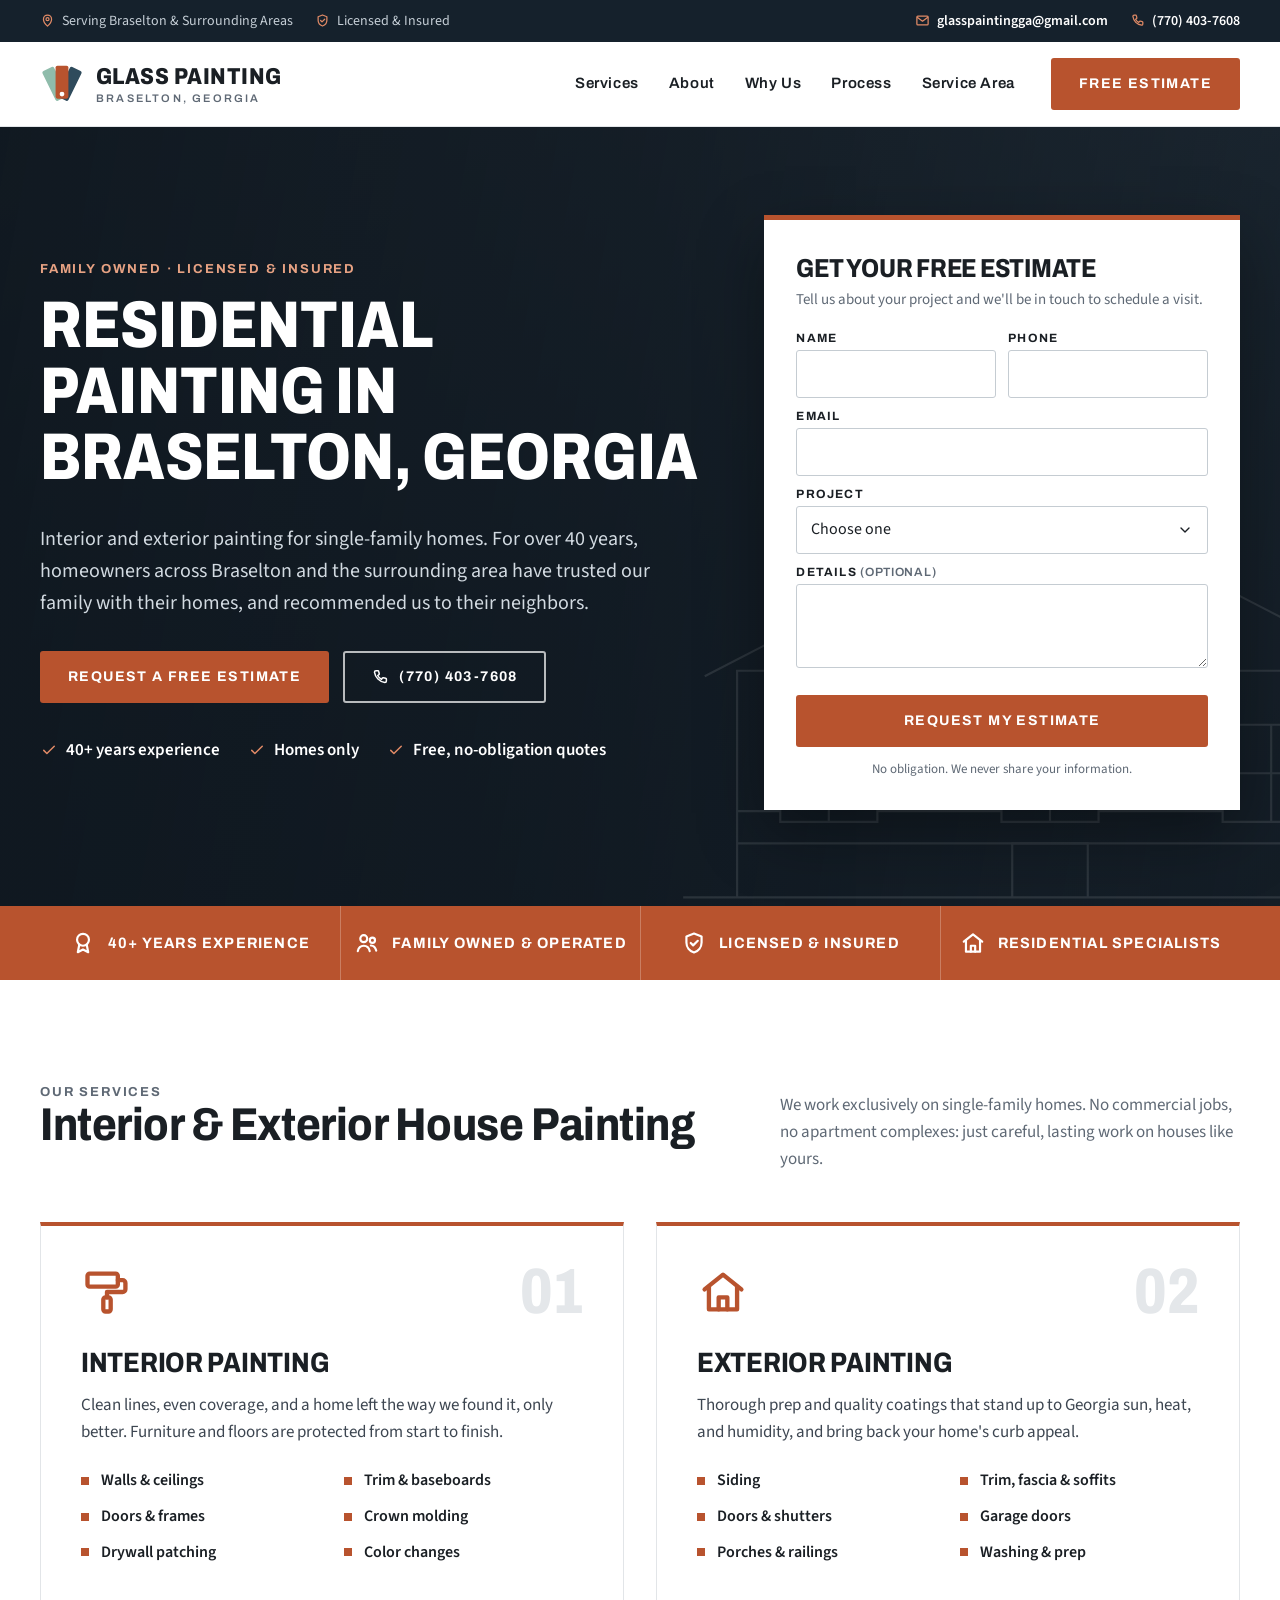
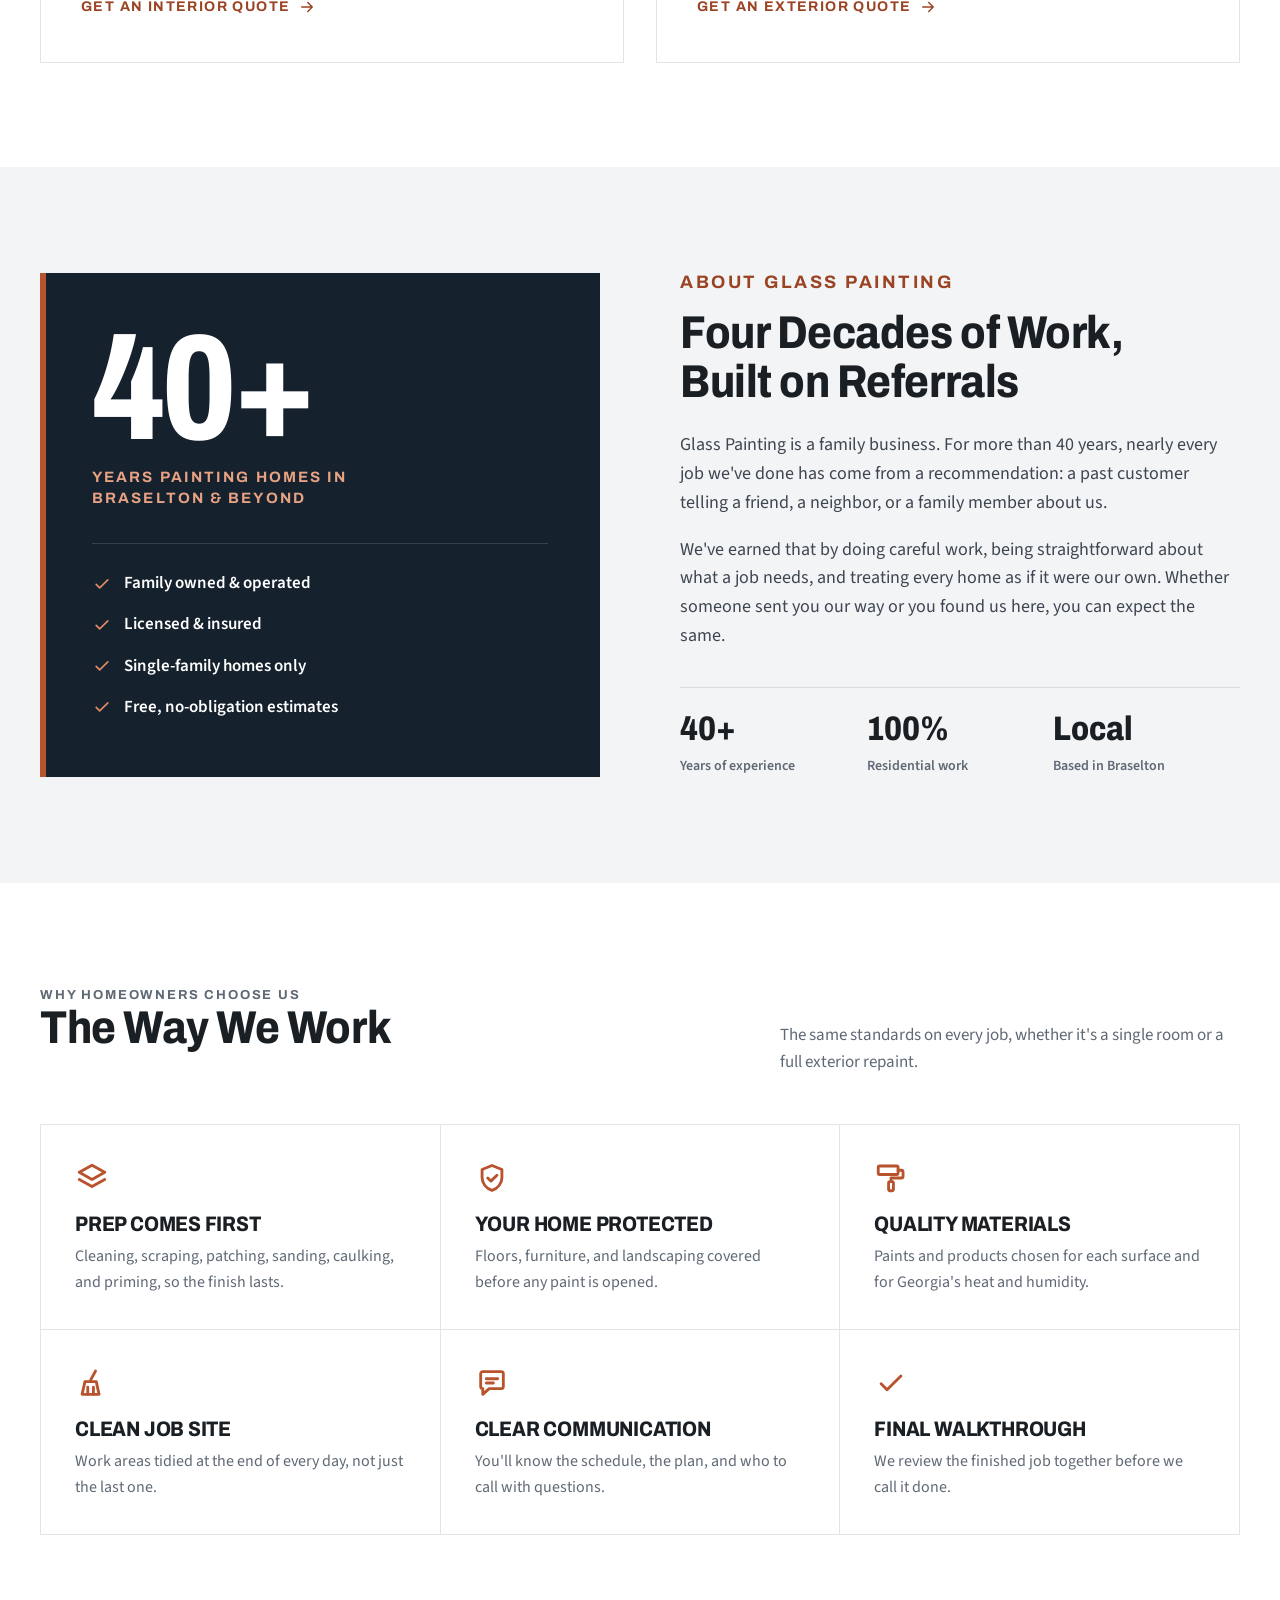
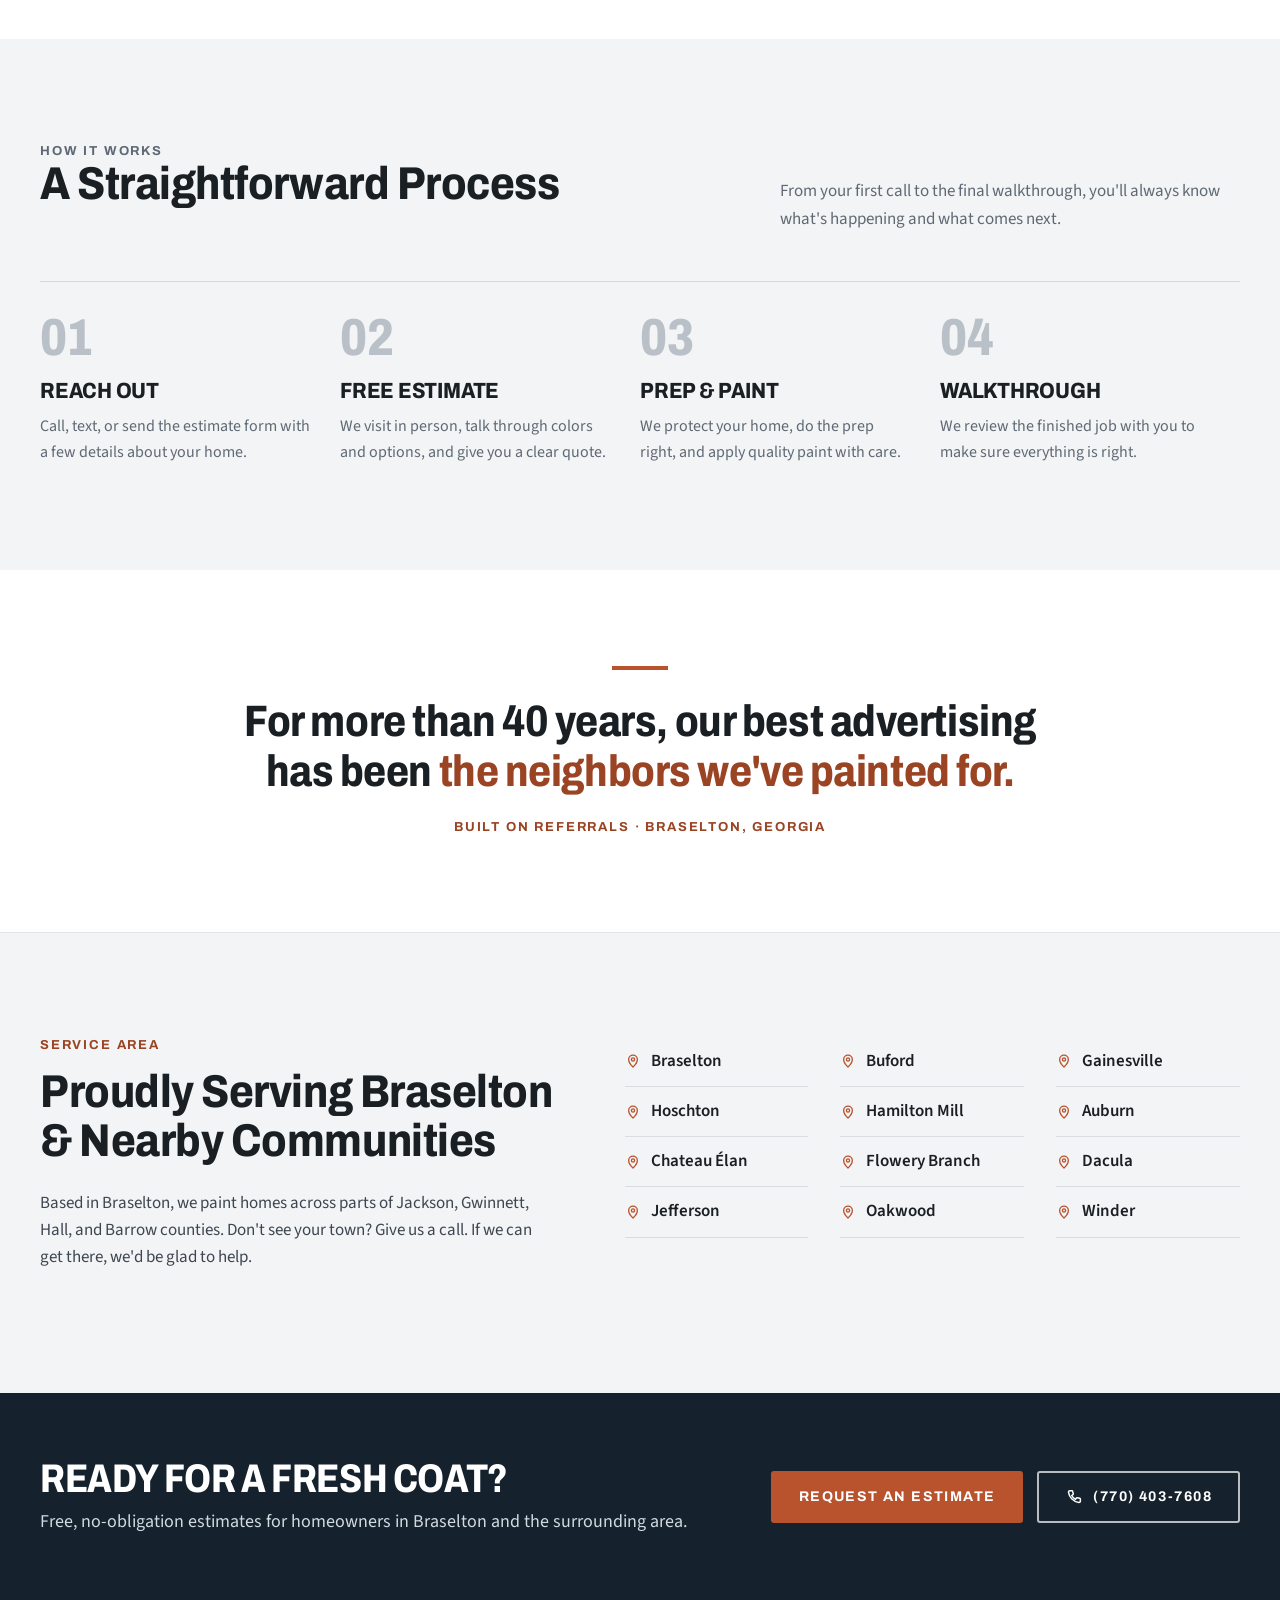
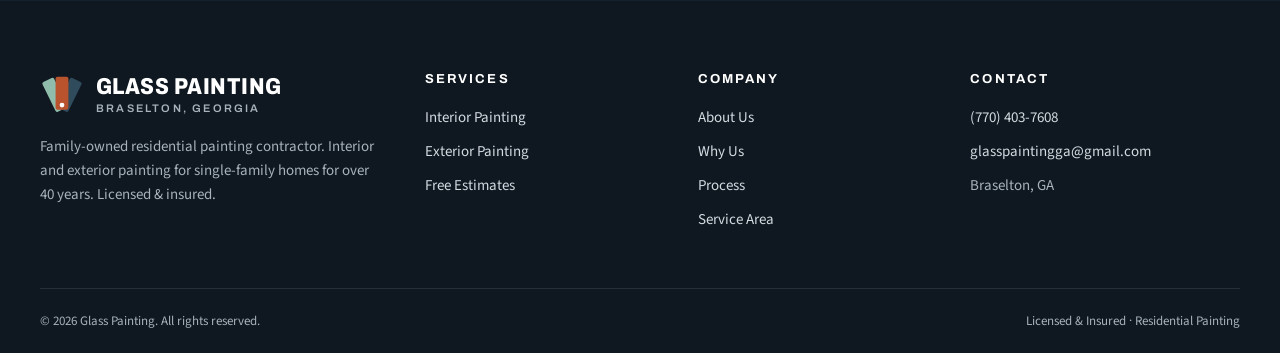
==== index.html @ 88013b5e "Redesign the site in a professional contractor style Replace the illustrated, rounded look with a st" ====
<!doctype html>
<html lang="en" class="no-js">
<head>
  <meta charset="utf-8">
  <meta name="viewport" content="width=device-width, initial-scale=1">
  <title>Glass Painting | Residential Painting Contractor in Braselton, GA</title>
  <meta name="description" content="Family-owned, licensed and insured house painters serving Braselton, GA for over 40 years. Interior and exterior painting for single-family homes. Free estimates.">
  <meta name="theme-color" content="#15212c">
  <link rel="canonical" href="https://glasspainting.homes/">

  <!-- Link previews (texts, Facebook, etc.) -->
  <meta property="og:type" content="website">
  <meta property="og:site_name" content="Glass Painting">
  <meta property="og:title" content="Glass Painting | Residential Painting Contractor in Braselton, GA">
  <meta property="og:description" content="Interior and exterior painting for single-family homes. Family owned for over 40 years. Licensed and insured. Free estimates.">
  <meta property="og:url" content="https://glasspainting.homes/">
  <meta property="og:image" content="https://glasspainting.homes/assets/img/og-image.jpg">
  <meta property="og:image:width" content="1200">
  <meta property="og:image:height" content="630">
  <meta property="og:image:alt" content="Glass Painting: residential painting in Braselton, Georgia">
  <meta name="twitter:card" content="summary_large_image">

  <link rel="icon" href="assets/img/favicon.svg" type="image/svg+xml">
  <link rel="icon" href="assets/img/favicon-32.png" sizes="32x32" type="image/png">
  <link rel="apple-touch-icon" href="assets/img/apple-touch-icon.png">

  <link rel="preconnect" href="https://fonts.googleapis.com">
  <link rel="preconnect" href="https://fonts.gstatic.com" crossorigin>
  <link rel="stylesheet" href="https://fonts.googleapis.com/css2?family=Archivo:wdth,wght@75..125,400..800&family=Source+Sans+3:wght@400;600;700&display=swap">
  <link rel="stylesheet" href="assets/css/styles.css">

  <script>document.documentElement.classList.replace('no-js', 'js');</script>
  <script src="assets/js/main.js" defer></script>

  <!-- Business details for Google and other search engines -->
  <script type="application/ld+json">
  {
    "@context": "https://schema.org",
    "@type": "HousePainter",
    "name": "Glass Painting",
    "description": "Family-owned, licensed and insured residential painting company serving Braselton, Georgia and nearby communities for over 40 years. Interior and exterior painting for single-family homes.",
    "url": "https://glasspainting.homes/",
    "image": "https://glasspainting.homes/assets/img/og-image.jpg",
    "telephone": "+1-770-403-7608",
    "email": "glasspaintingga@gmail.com",
    "address": {
      "@type": "PostalAddress",
      "addressLocality": "Braselton",
      "addressRegion": "GA",
      "addressCountry": "US"
    },
    "areaServed": [
      "Braselton, GA", "Hoschton, GA", "Jefferson, GA", "Buford, GA", "Flowery Branch, GA",
      "Oakwood, GA", "Gainesville, GA", "Auburn, GA", "Dacula, GA", "Winder, GA"
    ],
    "knowsAbout": ["Interior house painting", "Exterior house painting"]
  }
  </script>
</head>
<body>
  <a class="skip-link" href="#main">Skip to main content</a>

  <!-- Icon set: referenced below with <use href="#i-..."> -->
  <svg class="sprite" aria-hidden="true" focusable="false">
    <symbol id="i-mark" viewBox="0 0 48 48"><rect x="17" y="4" width="14" height="36" rx="2" fill="#8fbcab" transform="rotate(-26 24 40)"/><rect x="17" y="4" width="14" height="36" rx="2" fill="#2f4b5c" transform="rotate(26 24 40)"/><rect x="17" y="4" width="14" height="36" rx="2" fill="#b8532e"/><circle cx="24" cy="35" r="2.6" fill="#fff"/></symbol>
    <symbol id="i-phone" viewBox="0 0 24 24"><path d="M6.6 3.5h2.6c.5 0 .9.3 1 .8l.8 3.4c.1.4-.1.9-.4 1.1l-1.7 1.2a12.3 12.3 0 0 0 5.1 5.1l1.2-1.7c.3-.4.7-.5 1.1-.4l3.4.8c.5.1.8.5.8 1v2.6c0 1.1-.9 2-2 2A16.5 16.5 0 0 1 4.6 5.5c0-1.1.9-2 2-2z"/></symbol>
    <symbol id="i-mail" viewBox="0 0 24 24"><rect x="3" y="5" width="18" height="14" rx="1.5"/><path d="m4 7 8 6 8-6"/></symbol>
    <symbol id="i-pin" viewBox="0 0 24 24"><path d="M12 21s-6.5-5.9-6.5-11.2a6.5 6.5 0 0 1 13 0C18.5 15.1 12 21 12 21z"/><circle cx="12" cy="9.8" r="2.4"/></symbol>
    <symbol id="i-check" viewBox="0 0 24 24"><path d="m5 12.5 4.2 4.2L19 7"/></symbol>
    <symbol id="i-arrow" viewBox="0 0 24 24"><path d="M5 12h14M13 6l6 6-6 6"/></symbol>
    <symbol id="i-shield" viewBox="0 0 24 24"><path d="M12 3.2 5 6v5.6c0 4.2 2.9 7.9 7 9.2 4.1-1.3 7-5 7-9.2V6l-7-2.8z"/><path d="m9 12 2.2 2.2L15.5 10"/></symbol>
    <symbol id="i-award" viewBox="0 0 24 24"><circle cx="12" cy="9" r="5.5"/><path d="m8.6 13.4-1.4 7.1L12 18l4.8 2.5-1.4-7.1"/></symbol>
    <symbol id="i-home" viewBox="0 0 24 24"><path d="M3.5 10.8 12 4l8.5 6.8"/><path d="M5.5 9.5V20h13V9.5"/><path d="M10 20v-5.5h4V20"/></symbol>
    <symbol id="i-family" viewBox="0 0 24 24"><circle cx="9" cy="8" r="3.2"/><path d="M3.5 19.5c.6-3 2.8-5 5.5-5s4.9 2 5.5 5"/><circle cx="17" cy="9.5" r="2.4"/><path d="M15.6 14.3c2.3.1 4.2 1.8 4.9 4.7"/></symbol>
    <symbol id="i-roller" viewBox="0 0 24 24"><rect x="3" y="3.5" width="14" height="6" rx="1"/><path d="M17 6.5h2.2c.7 0 1.3.6 1.3 1.3v2.9c0 .7-.6 1.3-1.3 1.3H12v2.5"/><rect x="10.3" y="14.5" width="3.4" height="6.5" rx="1"/></symbol>
    <symbol id="i-layers" viewBox="0 0 24 24"><path d="m12 3 9 5-9 5-9-5 9-5z"/><path d="m3 13 9 5 9-5"/></symbol>
    <symbol id="i-broom" viewBox="0 0 24 24"><path d="M14.5 3.5 11 10M7 11h8l2 9H5z"/><path d="M9 15v5M13 15v5"/></symbol>
    <symbol id="i-chat" viewBox="0 0 24 24"><path d="M4 5.5A1.5 1.5 0 0 1 5.5 4h13A1.5 1.5 0 0 1 20 5.5v9a1.5 1.5 0 0 1-1.5 1.5H10l-4.5 4v-4A1.5 1.5 0 0 1 4 14.5z"/><path d="M8 9h8M8 12h5"/></symbol>
    <symbol id="i-menu" viewBox="0 0 24 24"><path d="M4 7h16M4 12h16M4 17h16"/></symbol>
    <symbol id="i-close" viewBox="0 0 24 24"><path d="M6 6l12 12M18 6 6 18"/></symbol>
  </svg>

  <!-- ============ Top bar ============ -->
  <div class="utility" role="region" aria-label="Contact information">
    <div class="wrap">
      <div class="utility-left">
        <span><svg aria-hidden="true"><use href="#i-pin"/></svg>Serving Braselton &amp; Surrounding Areas</span>
        <span><svg aria-hidden="true"><use href="#i-shield"/></svg>Licensed &amp; Insured</span>
      </div>
      <div class="utility-right">
        <a href="mailto:glasspaintingga@gmail.com"><svg aria-hidden="true"><use href="#i-mail"/></svg>glasspaintingga@gmail.com</a>
        <a href="tel:+17704037608"><svg aria-hidden="true"><use href="#i-phone"/></svg>(770) 403-7608</a>
      </div>
    </div>
  </div>

  <!-- ============ Header ============ -->
  <header class="header" id="top">
    <div class="wrap">
      <a class="logo" href="#top" aria-label="Glass Painting, back to top">
        <svg aria-hidden="true"><use href="#i-mark"/></svg>
        <span><span class="logo-name">Glass Painting</span><span class="logo-sub">Braselton, Georgia</span></span>
      </a>
      <nav class="nav" id="site-nav" aria-label="Main">
        <a href="#services">Services</a>
        <a href="#about">About</a>
        <a href="#why-us">Why Us</a>
        <a href="#process">Process</a>
        <a href="#area">Service Area</a>
      </nav>
      <a class="btn btn-clay" href="#estimate">Free Estimate</a>
      <a class="header-call" href="tel:+17704037608" aria-label="Call (770) 403-7608"><svg aria-hidden="true"><use href="#i-phone"/></svg></a>
      <button class="menu-btn" type="button" aria-expanded="false" aria-controls="site-nav" aria-label="Open menu">
        <svg class="icon-open" aria-hidden="true"><use href="#i-menu"/></svg>
        <svg class="icon-close" aria-hidden="true"><use href="#i-close"/></svg>
      </button>
    </div>
  </header>

  <main id="main">

    <!-- ============ Hero + estimate form ============ -->
    <section class="hero" aria-labelledby="hero-title">
      <svg class="hero-lines" viewBox="0 0 760 420" fill="none" stroke="currentColor" stroke-width="2" aria-hidden="true">
        <path d="M40 410h700M90 410V200h580v210M60 205 380 40l320 165M150 200V130M150 130l60-31"/>
        <path d="M130 250h90v90h-90zM175 250v90M130 295h90M540 250h90v90h-90zM585 250v90M540 295h90M335 250h90v90h-90zM380 250v90M335 295h90"/>
        <path d="M345 410v-50h70v50M300 120h160v60H300zM380 120v60M300 150h160"/>
        <path d="M90 360h580M90 330h40M220 330h115M425 330h115M630 330h40"/>
      </svg>
      <div class="wrap">
        <div>
          <p class="label">Family Owned &middot; Licensed &amp; Insured</p>
          <h1 id="hero-title">Residential Painting in Braselton, Georgia</h1>
          <p class="hero-lead">Interior and exterior painting for single-family homes. For over 40 years, homeowners across Braselton and the surrounding area have trusted our family with their homes, and recommended us to their neighbors.</p>
          <div class="hero-actions">
            <a class="btn btn-clay" href="#estimate">Request a Free Estimate</a>
            <a class="btn btn-line" href="tel:+17704037608"><svg aria-hidden="true"><use href="#i-phone"/></svg>(770) 403-7608</a>
          </div>
          <ul class="hero-checks">
            <li><svg aria-hidden="true"><use href="#i-check"/></svg>40+ years experience</li>
            <li><svg aria-hidden="true"><use href="#i-check"/></svg>Homes only</li>
            <li><svg aria-hidden="true"><use href="#i-check"/></svg>Free, no-obligation quotes</li>
          </ul>
        </div>

        <div class="estimate" id="estimate">
          <!-- Requests are delivered by Web3Forms (web3forms.com) to the email tied to the access key below. -->
          <form id="quote-form" action="https://api.web3forms.com/submit" method="POST">
            <input type="hidden" name="access_key" value="505631b3-c0d5-45da-aa61-7e913ef5b9d5">
            <input type="hidden" name="subject" value="New quote request from your website">
            <input type="hidden" name="from_name" value="Glass Painting website">
            <input type="checkbox" name="botcheck" class="hp" tabindex="-1" aria-hidden="true">

            <h2>Get Your Free Estimate</h2>
            <p class="form-lede">Tell us about your project and we'll be in touch to schedule a visit.</p>
            <div class="fields">
              <div><label for="f-name">Name</label><input id="f-name" name="name" type="text" autocomplete="name" required></div>
              <div><label for="f-phone">Phone</label><input id="f-phone" name="phone" type="tel" autocomplete="tel" required></div>
              <div class="full"><label for="f-email">Email</label><input id="f-email" name="email" type="email" autocomplete="email" required></div>
              <div class="full">
                <label for="f-project">Project</label>
                <select id="f-project" name="project_type" required>
                  <option value="">Choose one</option>
                  <option>Interior painting</option>
                  <option>Exterior painting</option>
                  <option>Interior and exterior</option>
                  <option>Not sure yet</option>
                </select>
              </div>
              <div class="full"><label for="f-details">Details <span class="optional">(optional)</span></label><textarea id="f-details" name="message"></textarea></div>
            </div>

            <div class="form-error" id="form-error" role="alert" hidden>
              <strong>Sorry, your request didn't go through.</strong>
              Please try again, or call or text <a href="tel:+17704037608">(770) 403-7608</a> or email <a href="mailto:glasspaintingga@gmail.com">glasspaintingga@gmail.com</a>.
            </div>

            <button class="btn btn-clay" type="submit"><span class="btn-label">Request My Estimate</span></button>
            <p class="fine">No obligation. We never share your information.</p>
          </form>

          <div class="form-success" id="form-success" tabindex="-1" hidden>
            <span class="success-icon"><svg aria-hidden="true"><use href="#i-check"/></svg></span>
            <h2>Thank You!</h2>
            <p>We got your request and will be in touch soon to schedule a visit. If you need us sooner, call or text <a href="tel:+17704037608">(770) 403-7608</a>.</p>
          </div>
        </div>
      </div>
    </section>

    <!-- ============ Credentials ============ -->
    <section class="creds" aria-label="Credentials">
      <ul class="wrap">
        <li><svg aria-hidden="true"><use href="#i-award"/></svg>40+ Years Experience</li>
        <li><svg aria-hidden="true"><use href="#i-family"/></svg>Family Owned &amp; Operated</li>
        <li><svg aria-hidden="true"><use href="#i-shield"/></svg>Licensed &amp; Insured</li>
        <li><svg aria-hidden="true"><use href="#i-home"/></svg>Residential Specialists</li>
      </ul>
    </section>

    <!-- ============ Services ============ -->
    <section class="section" id="services" aria-labelledby="services-title">
      <div class="wrap">
        <div class="head-row">
          <div>
            <p class="label">Our Services</p>
            <h2 id="services-title">Interior &amp; Exterior House Painting</h2>
          </div>
          <p>We work exclusively on single-family homes. No commercial jobs, no apartment complexes: just careful, lasting work on houses like yours.</p>
        </div>
        <div class="services">
          <article class="service">
            <div class="service-body">
              <div class="service-top"><svg aria-hidden="true"><use href="#i-roller"/></svg><span class="service-num" data-num="01" aria-hidden="true"></span></div>
              <h3>Interior Painting</h3>
              <p>Clean lines, even coverage, and a home left the way we found it, only better. Furniture and floors are protected from start to finish.</p>
              <ul>
                <li>Walls &amp; ceilings</li>
                <li>Trim &amp; baseboards</li>
                <li>Doors &amp; frames</li>
                <li>Crown molding</li>
                <li>Drywall patching</li>
                <li>Color changes</li>
              </ul>
              <a class="link-arrow" href="#estimate">Get an interior quote <svg aria-hidden="true"><use href="#i-arrow"/></svg></a>
            </div>
          </article>
          <article class="service">
            <div class="service-body">
              <div class="service-top"><svg aria-hidden="true"><use href="#i-home"/></svg><span class="service-num" data-num="02" aria-hidden="true"></span></div>
              <h3>Exterior Painting</h3>
              <p>Thorough prep and quality coatings that stand up to Georgia sun, heat, and humidity, and bring back your home's curb appeal.</p>
              <ul>
                <li>Siding</li>
                <li>Trim, fascia &amp; soffits</li>
                <li>Doors &amp; shutters</li>
                <li>Garage doors</li>
                <li>Porches &amp; railings</li>
                <li>Washing &amp; prep</li>
              </ul>
              <a class="link-arrow" href="#estimate">Get an exterior quote <svg aria-hidden="true"><use href="#i-arrow"/></svg></a>
            </div>
          </article>
        </div>
      </div>
    </section>

    <!-- ============ About ============ -->
    <section class="section alt" id="about" aria-labelledby="about-title">
      <div class="wrap about">
        <div class="about-panel">
          <span class="big">40+</span>
          <span class="big-sub">Years painting homes in<br>Braselton &amp; beyond</span>
          <ul>
            <li><svg aria-hidden="true"><use href="#i-check"/></svg>Family owned &amp; operated</li>
            <li><svg aria-hidden="true"><use href="#i-check"/></svg>Licensed &amp; insured</li>
            <li><svg aria-hidden="true"><use href="#i-check"/></svg>Single-family homes only</li>
            <li><svg aria-hidden="true"><use href="#i-check"/></svg>Free, no-obligation estimates</li>
          </ul>
        </div>
        <div class="about-copy">
          <p class="label">About Glass Painting</p>
          <h2 id="about-title">Four Decades of Work, Built on Referrals</h2>
          <p>Glass Painting is a family business. For more than 40 years, nearly every job we've done has come from a recommendation: a past customer telling a friend, a neighbor, or a family member about us.</p>
          <p>We've earned that by doing careful work, being straightforward about what a job needs, and treating every home as if it were our own. Whether someone sent you our way or you found us here, you can expect the same.</p>
          <div class="stats">
            <div><strong>40+</strong><span>Years of experience</span></div>
            <div><strong>100%</strong><span>Residential work</span></div>
            <div><strong>Local</strong><span>Based in Braselton</span></div>
          </div>
        </div>
      </div>
    </section>

    <!-- ============ Why us ============ -->
    <section class="section" id="why-us" aria-labelledby="why-title">
      <div class="wrap">
        <div class="head-row">
          <div>
            <p class="label">Why Homeowners Choose Us</p>
            <h2 id="why-title">The Way We Work</h2>
          </div>
          <p>The same standards on every job, whether it's a single room or a full exterior repaint.</p>
        </div>
        <ul class="standards">
          <li><svg aria-hidden="true"><use href="#i-layers"/></svg><h3>Prep Comes First</h3><p>Cleaning, scraping, patching, sanding, caulking, and priming, so the finish lasts.</p></li>
          <li><svg aria-hidden="true"><use href="#i-shield"/></svg><h3>Your Home Protected</h3><p>Floors, furniture, and landscaping covered before any paint is opened.</p></li>
          <li><svg aria-hidden="true"><use href="#i-roller"/></svg><h3>Quality Materials</h3><p>Paints and products chosen for each surface and for Georgia's heat and humidity.</p></li>
          <li><svg aria-hidden="true"><use href="#i-broom"/></svg><h3>Clean Job Site</h3><p>Work areas tidied at the end of every day, not just the last one.</p></li>
          <li><svg aria-hidden="true"><use href="#i-chat"/></svg><h3>Clear Communication</h3><p>You'll know the schedule, the plan, and who to call with questions.</p></li>
          <li><svg aria-hidden="true"><use href="#i-check"/></svg><h3>Final Walkthrough</h3><p>We review the finished job together before we call it done.</p></li>
        </ul>
      </div>
    </section>

    <!-- ============ Process ============ -->
    <section class="section alt" id="process" aria-labelledby="process-title">
      <div class="wrap">
        <div class="head-row">
          <div>
            <p class="label">How It Works</p>
            <h2 id="process-title">A Straightforward Process</h2>
          </div>
          <p>From your first call to the final walkthrough, you'll always know what's happening and what comes next.</p>
        </div>
        <ol class="steps">
          <li><h3>Reach Out</h3><p>Call, text, or send the estimate form with a few details about your home.</p></li>
          <li><h3>Free Estimate</h3><p>We visit in person, talk through colors and options, and give you a clear quote.</p></li>
          <li><h3>Prep &amp; Paint</h3><p>We protect your home, do the prep right, and apply quality paint with care.</p></li>
          <li><h3>Walkthrough</h3><p>We review the finished job with you to make sure everything is right.</p></li>
        </ol>
      </div>
    </section>

    <!-- ============ Referral statement ============ -->
    <section class="statement" aria-label="Built on referrals">
      <div class="wrap">
        <div class="rule"></div>
        <p class="big">For more than 40 years, our best advertising has been <em>the neighbors we've painted for.</em></p>
        <p class="label">Built on referrals &middot; Braselton, Georgia</p>
      </div>
    </section>

    <!-- ============ Service area ============ -->
    <section class="section alt" id="area" aria-labelledby="area-title">
      <div class="wrap area">
        <div>
          <p class="label">Service Area</p>
          <h2 id="area-title">Proudly Serving Braselton &amp; Nearby Communities</h2>
          <p>Based in Braselton, we paint homes across parts of Jackson, Gwinnett, Hall, and Barrow counties. Don't see your town? Give us a call. If we can get there, we'd be glad to help.</p>
        </div>
        <ul class="towns">
          <li><svg aria-hidden="true"><use href="#i-pin"/></svg>Braselton</li>
          <li><svg aria-hidden="true"><use href="#i-pin"/></svg>Hoschton</li>
          <li><svg aria-hidden="true"><use href="#i-pin"/></svg>Chateau &Eacute;lan</li>
          <li><svg aria-hidden="true"><use href="#i-pin"/></svg>Jefferson</li>
          <li><svg aria-hidden="true"><use href="#i-pin"/></svg>Buford</li>
          <li><svg aria-hidden="true"><use href="#i-pin"/></svg>Hamilton Mill</li>
          <li><svg aria-hidden="true"><use href="#i-pin"/></svg>Flowery Branch</li>
          <li><svg aria-hidden="true"><use href="#i-pin"/></svg>Oakwood</li>
          <li><svg aria-hidden="true"><use href="#i-pin"/></svg>Gainesville</li>
          <li><svg aria-hidden="true"><use href="#i-pin"/></svg>Auburn</li>
          <li><svg aria-hidden="true"><use href="#i-pin"/></svg>Dacula</li>
          <li><svg aria-hidden="true"><use href="#i-pin"/></svg>Winder</li>
        </ul>
      </div>
    </section>

    <!-- ============ Call to action ============ -->
    <section class="cta-band" aria-labelledby="cta-title">
      <div class="wrap">
        <div>
          <h2 id="cta-title">Ready for a Fresh Coat?</h2>
          <p>Free, no-obligation estimates for homeowners in Braselton and the surrounding area.</p>
        </div>
        <div class="cta-actions">
          <a class="btn btn-clay" href="#estimate">Request an Estimate</a>
          <a class="btn btn-line" href="tel:+17704037608"><svg aria-hidden="true"><use href="#i-phone"/></svg>(770) 403-7608</a>
        </div>
      </div>
    </section>
  </main>

  <!-- ============ Footer ============ -->
  <footer class="site-footer">
    <div class="wrap foot">
      <div>
        <a class="logo" href="#top"><svg aria-hidden="true"><use href="#i-mark"/></svg><span><span class="logo-name">Glass Painting</span><span class="logo-sub">Braselton, Georgia</span></span></a>
        <p>Family-owned residential painting contractor. Interior and exterior painting for single-family homes for over 40 years. Licensed &amp; insured.</p>
      </div>
      <nav aria-label="Services">
        <h2>Services</h2>
        <ul><li><a href="#services">Interior Painting</a></li><li><a href="#services">Exterior Painting</a></li><li><a href="#estimate">Free Estimates</a></li></ul>
      </nav>
      <nav aria-label="Company">
        <h2>Company</h2>
        <ul><li><a href="#about">About Us</a></li><li><a href="#why-us">Why Us</a></li><li><a href="#process">Process</a></li><li><a href="#area">Service Area</a></li></ul>
      </nav>
      <div>
        <h2>Contact</h2>
        <ul><li><a href="tel:+17704037608">(770) 403-7608</a></li><li><a href="mailto:glasspaintingga@gmail.com">glasspaintingga@gmail.com</a></li><li>Braselton, GA</li></ul>
      </div>
    </div>
    <div class="wrap foot-bottom">
      <p>&copy; <span id="year">2026</span> Glass Painting. All rights reserved.</p>
      <p>Licensed &amp; Insured &middot; Residential Painting</p>
    </div>
  </footer>
</body>
</html>
---- assets/css/styles.css ----
/* =========================================================
   Glass Painting: site styles
   Colors and fonts live in the variables below.
   ========================================================= */

:root {
  --navy: #15212c;
  --navy-deep: #0f1820;
  --ink: #1a1f24;
  --text: #3d4651;
  --muted: #5f6975;
  --line: #e2e5e8;
  --alt: #f3f4f5;
  --clay: #b8532e;
  --clay-dark: #9a4424;
  --clay-light: #e7a283;
  --head: "Archivo", "Arial Narrow", Arial, sans-serif;
  --body: "Source Sans 3", "Segoe UI", Arial, sans-serif;
  --wrap: 1200px;
  --header-h: 84px;
}

/* ---------- Base ---------- */

*, *::before, *::after { box-sizing: border-box; }

html {
  -webkit-text-size-adjust: 100%;
  scroll-padding-top: calc(var(--header-h) + 12px);
}
@media (prefers-reduced-motion: no-preference) {
  html { scroll-behavior: smooth; }
}

body {
  margin: 0;
  font: 400 17px/1.6 var(--body);
  color: var(--text);
  background: #fff;
  -webkit-font-smoothing: antialiased;
}

img, svg { display: block; max-width: 100%; }
a { color: inherit; }
a[href^="tel:"] { white-space: nowrap; }

h1, h2, h3 {
  margin: 0 0 .5em;
  font-family: var(--head);
  font-stretch: 88%;
  font-weight: 750;
  line-height: 1.08;
  letter-spacing: -0.01em;
  color: var(--ink);
  text-wrap: balance;
}
p { margin: 0 0 1em; }

:focus-visible { outline: 3px solid var(--clay); outline-offset: 3px; }

.wrap { width: min(100% - 40px, var(--wrap)); margin-inline: auto; }

.skip-link {
  position: absolute;
  top: -100px;
  left: 16px;
  z-index: 100;
  padding: 10px 16px;
  background: var(--navy);
  color: #fff;
  font-weight: 700;
  text-decoration: none;
}
.skip-link:focus { top: 16px; }

/* Icon sprite: icons inherit these drawing styles */
.sprite { position: absolute; width: 0; height: 0; overflow: hidden; }
use[href^="#i-"] {
  fill: none;
  stroke: currentColor;
  stroke-width: 2;
  stroke-linecap: round;
  stroke-linejoin: round;
}
use[href="#i-mark"] { stroke: none; }

.label {
  margin: 0 0 14px;
  font: 700 13px/1.3 var(--head);
  font-stretch: 100%;
  letter-spacing: .14em;
  text-transform: uppercase;
  color: var(--clay-dark);
}

/* ---------- Buttons ---------- */

.btn {
  display: inline-flex;
  align-items: center;
  justify-content: center;
  gap: 10px;
  min-height: 52px;
  padding: 0 26px;
  border: 2px solid transparent;
  border-radius: 3px;
  font: 700 14px/1 var(--head);
  font-stretch: 100%;
  letter-spacing: .1em;
  text-transform: uppercase;
  text-decoration: none;
  cursor: pointer;
  transition: background-color .15s, color .15s, border-color .15s;
}
.btn svg { width: 18px; height: 18px; flex: none; }
.btn-clay { background: var(--clay); color: #fff; }
.btn-clay:hover { background: var(--clay-dark); }
.btn-line { border-color: rgba(255, 255, 255, .7); color: #fff; }
.btn-line:hover { background: #fff; color: var(--navy); }
.btn[disabled] { opacity: .7; cursor: progress; }

/* ---------- Utility bar ---------- */

.utility { background: var(--navy); color: #c5ced6; font-size: 14px; }
.utility .wrap { display: flex; justify-content: space-between; align-items: center; gap: 20px; min-height: 42px; }
.utility-left, .utility-right { display: flex; align-items: center; gap: 22px; }
.utility span, .utility a { display: inline-flex; align-items: center; gap: 7px; }
.utility a { color: #fff; font-weight: 600; text-decoration: none; }
.utility a:hover { color: var(--clay-light); }
.utility svg { width: 15px; height: 15px; color: #e08a66; }

/* ---------- Header ---------- */

.header {
  position: sticky;
  top: 0;
  z-index: 20;
  background: #fff;
  border-bottom: 1px solid var(--line);
  transition: box-shadow .2s;
}
.header.is-scrolled { box-shadow: 0 6px 20px rgba(21, 33, 44, .08); }
.header .wrap { display: flex; align-items: center; gap: 36px; height: var(--header-h); }

.logo { display: flex; align-items: center; gap: 12px; margin-right: auto; text-decoration: none; }
.logo svg { width: 44px; height: 44px; flex: none; }
.logo-name {
  display: block;
  font: 800 23px/1 var(--head);
  font-stretch: 85%;
  letter-spacing: .02em;
  text-transform: uppercase;
  color: var(--ink);
  white-space: nowrap;
}
.logo-sub {
  display: block;
  margin-top: 5px;
  font: 600 11px/1 var(--head);
  font-stretch: 100%;
  letter-spacing: .2em;
  text-transform: uppercase;
  color: var(--muted);
  white-space: nowrap;
}

.nav { display: flex; gap: 30px; }
.nav a {
  padding: 8px 0;
  border-bottom: 2px solid transparent;
  font: 600 15px/1 var(--head);
  font-stretch: 100%;
  letter-spacing: .04em;
  color: var(--ink);
  text-decoration: none;
}
.nav a:hover { border-bottom-color: var(--clay); }

.header-call,
.menu-btn {
  display: none;
  place-items: center;
  width: 46px;
  height: 46px;
  padding: 0;
  border: 1px solid var(--line);
  border-radius: 3px;
  background: #fff;
  color: var(--ink);
  cursor: pointer;
}
.header-call { border-color: var(--clay); background: var(--clay); color: #fff; }
.header-call, .menu-btn { -webkit-tap-highlight-color: transparent; }
.menu-btn[aria-expanded="true"] { border-color: var(--ink); background: var(--alt); }
.header-call svg, .menu-btn svg { width: 22px; height: 22px; }
.menu-btn .icon-close { display: none; }
.menu-btn[aria-expanded="true"] .icon-open { display: none; }
.menu-btn[aria-expanded="true"] .icon-close { display: block; }

/* ---------- Hero ---------- */

.hero {
  position: relative;
  overflow: hidden;
  background:
    linear-gradient(100deg, rgba(14, 22, 30, .94) 0%, rgba(14, 22, 30, .82) 48%, rgba(14, 22, 30, .55) 100%),
    linear-gradient(160deg, #3b4b58, #22303c 55%, #1a252f);
  color: #d9e0e6;
}
.hero-lines { position: absolute; left: 50%; bottom: -2px; width: 820px; opacity: .1; color: #fff; }
.hero .wrap {
  position: relative;
  display: grid;
  grid-template-columns: 1.25fr .9fr;
  gap: 64px;
  align-items: center;
  padding: 88px 0 96px;
}
.hero .label { color: var(--clay-light); }
.hero h1 {
  font-size: clamp(40px, 5.4vw, 66px);
  font-weight: 800;
  font-stretch: 82%;
  line-height: 1;
  letter-spacing: 0;
  text-transform: uppercase;
  color: #fff;
}
.hero-lead { max-width: 34em; margin-bottom: 32px; font-size: 20px; color: #d2dae1; }
.hero-actions { display: flex; flex-wrap: wrap; gap: 14px; margin-bottom: 34px; }
.hero-checks { display: flex; flex-wrap: wrap; gap: 10px 28px; margin: 0; padding: 0; list-style: none; font-weight: 600; color: #fff; }
.hero-checks li { display: flex; align-items: center; gap: 8px; }
.hero-checks svg { width: 18px; height: 18px; color: #e08a66; }

/* Estimate form card */
.estimate {
  padding: 34px 32px 30px;
  border-top: 5px solid var(--clay);
  background: #fff;
  color: var(--text);
  box-shadow: 0 24px 60px rgba(0, 0, 0, .35);
}
.estimate h2 { margin-bottom: 6px; font-size: 26px; font-stretch: 85%; text-transform: uppercase; }
.form-lede { margin-bottom: 20px; font-size: 15px; color: var(--muted); }
.fields { display: grid; grid-template-columns: 1fr 1fr; gap: 12px; }
.fields .full { grid-column: 1 / -1; }
.fields label {
  display: block;
  margin-bottom: 6px;
  font: 700 12px/1 var(--head);
  letter-spacing: .1em;
  text-transform: uppercase;
  color: var(--ink);
}
.fields .optional { font-weight: 600; letter-spacing: .06em; color: var(--muted); }
.fields input,
.fields select,
.fields textarea {
  width: 100%;
  height: 48px;
  padding: 0 14px;
  border: 1px solid #c5ccd2;
  border-radius: 3px;
  background: #fff;
  color: var(--ink);
  font: inherit;
  font-size: 16px;
}
.fields select {
  appearance: none;
  padding-right: 40px;
  background: #fff url("data:image/svg+xml,%3Csvg xmlns='http://www.w3.org/2000/svg' viewBox='0 0 24 24' fill='none' stroke='%231a1f24' stroke-width='2' stroke-linecap='round' stroke-linejoin='round'%3E%3Cpath d='m6 9 6 6 6-6'/%3E%3C/svg%3E") no-repeat right 14px center / 16px;
}
.fields textarea { height: 84px; padding: 10px 14px; resize: vertical; }
.fields input:focus,
.fields select:focus,
.fields textarea:focus { outline: 2px solid var(--clay); outline-offset: -1px; border-color: var(--clay); }
.estimate .btn { width: 100%; margin-top: 18px; }
.fine { margin: 12px 0 0; font-size: 13px; text-align: center; color: var(--muted); }
.hp { display: none; }

.form-error {
  margin-top: 16px;
  padding: 14px 16px;
  border-left: 4px solid var(--clay);
  background: #fbece6;
  color: #6f2710;
  font-size: 15px;
}
.form-error a { font-weight: 700; color: inherit; }

.form-success { padding: 24px 4px 12px; text-align: center; }
.form-success:focus { outline: none; }
.success-icon {
  display: inline-grid;
  place-items: center;
  width: 64px;
  height: 64px;
  margin-bottom: 18px;
  border-radius: 50%;
  background: var(--clay);
  color: #fff;
}
.success-icon svg { width: 30px; height: 30px; }
.form-success h2 { margin-bottom: 10px; }
.form-success p { margin: 0; color: var(--muted); }
.form-success a { font-weight: 700; color: var(--clay-dark); }

/* ---------- Credentials strip ---------- */

.creds { background: var(--clay); color: #fff; }
.creds ul { display: grid; grid-template-columns: repeat(4, 1fr); margin: 0 auto; padding: 0; list-style: none; }
.creds li {
  display: flex;
  align-items: center;
  justify-content: center;
  gap: 12px;
  padding: 24px 12px;
  font: 700 15px/1.2 var(--head);
  font-stretch: 95%;
  letter-spacing: .08em;
  text-transform: uppercase;
}
.creds li + li { border-left: 1px solid rgba(255, 255, 255, .25); }
.creds svg { width: 26px; height: 26px; flex: none; }

/* ---------- Sections ---------- */

.section { padding: 104px 0; }
.section.alt { background: var(--alt); }
.section h2 { font-size: clamp(32px, 3.8vw, 46px); }
.head-row { display: flex; justify-content: space-between; align-items: end; gap: 40px; margin-bottom: 48px; }
.head-row p { max-width: 460px; margin: 0; color: var(--muted); }

/* Services */
.services { display: grid; grid-template-columns: 1fr 1fr; gap: 32px; }
.service { border: 1px solid var(--line); border-top: 4px solid var(--clay); background: #fff; }
.service-body { padding: 40px 40px 42px; }
.service-top { display: flex; justify-content: space-between; align-items: start; margin-bottom: 26px; }
.service-top svg { width: 52px; height: 52px; color: var(--clay); }
.service-num::before { content: attr(data-num); font: 800 64px/.8 var(--head); font-stretch: 78%; color: #e4e7ea; }
.service h3 { font-size: 28px; font-stretch: 85%; text-transform: uppercase; }
.service ul { display: grid; grid-template-columns: 1fr 1fr; gap: 10px 24px; margin: 22px 0 28px; padding: 0; list-style: none; }
.service li { position: relative; padding-left: 20px; font-size: 16px; font-weight: 600; color: var(--ink); }
.service li::before { content: ""; position: absolute; left: 0; top: .55em; width: 8px; height: 8px; background: var(--clay); }
.link-arrow {
  display: inline-flex;
  align-items: center;
  gap: 8px;
  font: 700 14px/1 var(--head);
  letter-spacing: .1em;
  text-transform: uppercase;
  color: var(--clay-dark);
  text-decoration: none;
}
.link-arrow svg { width: 18px; height: 18px; }
.link-arrow:hover { color: var(--clay); }

/* About */
.about { display: grid; grid-template-columns: 1fr 1fr; gap: 80px; align-items: center; }
.about-panel { position: relative; overflow: hidden; padding: 56px 52px; background: var(--navy); color: #c5ced6; }
.about-panel::after { content: ""; position: absolute; left: 0; top: 0; bottom: 0; width: 6px; background: var(--clay); }
.about-panel .big { display: block; font: 800 150px/.8 var(--head); font-stretch: 75%; letter-spacing: -.02em; color: #fff; }
.about-panel .big-sub {
  display: block;
  margin: 18px 0 34px;
  font: 700 15px/1.4 var(--head);
  letter-spacing: .14em;
  text-transform: uppercase;
  color: var(--clay-light);
}
.about-panel ul { display: grid; gap: 14px; margin: 0; padding: 26px 0 0; border-top: 1px solid rgba(255, 255, 255, .14); list-style: none; }
.about-panel li { display: flex; align-items: center; gap: 12px; font-size: 17px; font-weight: 600; color: #fff; }
.about-panel li svg { width: 20px; height: 20px; flex: none; color: #e08a66; }
.about-copy > p { font-size: 18px; }
.stats { display: grid; grid-template-columns: repeat(3, 1fr); margin-top: 36px; border-top: 1px solid #d9dde1; }
.stats div { padding: 24px 16px 0 0; }
.stats strong { display: block; margin-bottom: 6px; font: 800 34px/1 var(--head); font-stretch: 82%; color: var(--ink); }
.stats span { font-size: 14px; font-weight: 600; color: var(--muted); }

/* The way we work */
.standards {
  display: grid;
  grid-template-columns: repeat(3, 1fr);
  gap: 1px;
  margin: 0;
  padding: 0;
  border: 1px solid var(--line);
  background: var(--line);
  list-style: none;
}
.standards li { padding: 36px 34px 34px; background: #fff; }
.standards svg { width: 34px; height: 34px; margin-bottom: 18px; color: var(--clay); }
.standards h3 { margin-bottom: 8px; font-size: 21px; font-stretch: 88%; text-transform: uppercase; }
.standards p { margin: 0; font-size: 16px; color: var(--muted); }

/* Process */
.steps { display: grid; grid-template-columns: repeat(4, 1fr); margin: 0; padding: 0; border-top: 1px solid #d6dadd; list-style: none; counter-reset: step; }
.steps li { padding: 30px 28px 0 0; counter-increment: step; }
.steps li::before { content: "0" counter(step); display: block; margin-bottom: 16px; font: 800 52px/1 var(--head); font-stretch: 80%; color: #b9c0c7; }
.steps h3 { font-size: 22px; font-stretch: 88%; text-transform: uppercase; }
.steps p { margin: 0; font-size: 16px; color: var(--muted); }

/* Referral statement */
.statement { padding: 96px 0; border-bottom: 1px solid var(--line); text-align: center; }
.statement .rule { width: 56px; height: 4px; margin: 0 auto 26px; background: var(--clay); }
.statement .big {
  max-width: 900px;
  margin: 0 auto 22px;
  font: 750 clamp(28px, 3.6vw, 44px)/1.15 var(--head);
  font-stretch: 85%;
  letter-spacing: -.01em;
  color: var(--ink);
  text-wrap: balance;
}
.statement .big em { font-style: normal; color: var(--clay-dark); }
.statement .label { margin: 0; }

/* Service area */
.area { display: grid; grid-template-columns: 1fr 1.2fr; gap: 72px; align-items: start; }
.towns { margin: 0; padding: 0; list-style: none; columns: 3; column-gap: 32px; }
.towns li {
  display: flex;
  align-items: center;
  gap: 10px;
  padding: 11px 0;
  border-bottom: 1px solid #d9dde1;
  break-inside: avoid;
  font-weight: 600;
  color: var(--ink);
}
.towns svg { width: 16px; height: 16px; flex: none; color: var(--clay); }

/* Call-to-action band */
.cta-band { background: var(--navy); color: #d2dae1; }
.cta-band .wrap { display: flex; justify-content: space-between; align-items: center; gap: 40px; padding: 64px 0; }
.cta-band h2 { margin: 0 0 8px; font-size: clamp(28px, 3.4vw, 40px); font-stretch: 82%; text-transform: uppercase; color: #fff; }
.cta-band p { margin: 0; font-size: 18px; }
.cta-actions { display: flex; flex-wrap: wrap; gap: 14px; }

/* ---------- Footer ---------- */

.site-footer { background: var(--navy-deep); color: #a7b2bc; font-size: 15px; }
.foot { display: grid; grid-template-columns: 1.5fr 1fr 1fr 1.2fr; gap: 48px; padding: 72px 0 56px; }
.site-footer h2 {
  margin: 0 0 20px;
  font: 700 13px/1 var(--head);
  letter-spacing: .16em;
  text-transform: uppercase;
  color: #fff;
}
.site-footer ul { display: grid; gap: 10px; margin: 0; padding: 0; list-style: none; }
.site-footer a { color: #d3dae0; text-decoration: none; overflow-wrap: anywhere; }
.site-footer a:hover { color: #fff; }
.site-footer .logo { margin-bottom: 18px; }
.site-footer .logo-name { color: #fff; }
.site-footer .logo-sub { color: #a7b2bc; }
.foot-bottom {
  display: flex;
  justify-content: space-between;
  gap: 8px 20px;
  padding: 22px 0;
  border-top: 1px solid rgba(255, 255, 255, .1);
  font-size: 13px;
}
.foot-bottom p { margin: 0; }

/* ---------- Responsive ---------- */

@media (max-width: 1080px) {
  .menu-btn { display: inline-grid; }
  .no-js .menu-btn { display: none; }
  .nav {
    position: absolute;
    top: 100%;
    left: 0;
    right: 0;
    display: none;
    flex-direction: column;
    gap: 0;
    padding: 4px 20px 16px;
    border-bottom: 1px solid var(--line);
    background: #fff;
    box-shadow: 0 16px 30px rgba(21, 33, 44, .1);
  }
  .nav.is-open { display: flex; }
  .nav a { padding: 16px 0; border-bottom: 1px solid var(--line); font-size: 17px; }
  .nav a:hover { border-bottom-color: var(--line); color: var(--clay-dark); }

  .hero .wrap { grid-template-columns: 1fr; gap: 44px; padding: 64px 0 72px; }
  .about { grid-template-columns: 1fr; gap: 56px; }
  .area { grid-template-columns: 1fr; gap: 32px; }
  .standards { grid-template-columns: 1fr 1fr; }
  .foot { grid-template-columns: 1fr 1fr; }
}

@media (max-width: 760px) {
  :root { --header-h: 72px; }
  .utility-left { display: none; }
  .utility .wrap { justify-content: center; }
  .header .wrap { gap: 10px; }
  .header .btn { display: none; }
  .header-call { display: inline-grid; }
  .logo svg { width: 38px; height: 38px; }
  .logo-name { font-size: 20px; }
  .logo-sub { font-size: 10px; letter-spacing: .16em; }

  .hero h1 { font-size: 40px; }
  .hero-lead { font-size: 18px; }
  .hero-actions .btn { width: 100%; }
  .estimate { padding: 28px 22px 24px; }
  .fields { grid-template-columns: 1fr; }

  .creds ul { grid-template-columns: 1fr 1fr; }
  .creds li { justify-content: flex-start; padding: 18px 8px; font-size: 13px; }
  .creds li + li { border-left: 0; }
  .creds li:nth-child(even) { padding-left: 16px; border-left: 1px solid rgba(255, 255, 255, .25); }
  .creds li:nth-child(n + 3) { border-top: 1px solid rgba(255, 255, 255, .25); }

  .section { padding: 72px 0; }
  .head-row { flex-direction: column; align-items: start; gap: 12px; margin-bottom: 32px; }
  .services { grid-template-columns: 1fr; }
  .service-body { padding: 26px 22px 30px; }
  .service ul { grid-template-columns: 1fr; }
  .about-panel { padding: 44px 28px; }
  .about-panel .big { font-size: 110px; }
  .stats strong { font-size: 28px; }
  .standards { grid-template-columns: 1fr; }
  .standards li { padding: 28px 22px; }
  .steps { grid-template-columns: 1fr; border-top: 0; }
  .steps li { margin-bottom: 28px; padding: 0 0 28px; border-bottom: 1px solid #d6dadd; }
  .statement { padding: 72px 0; }
  .towns { columns: 2; }
  .cta-band .wrap { flex-direction: column; align-items: start; }
  .cta-actions { width: 100%; }
  .cta-actions .btn { width: 100%; }
  .foot { grid-template-columns: 1fr; gap: 36px; }
  .foot-bottom { flex-direction: column; }
}

@media (max-width: 359.98px) {
  .logo-sub { display: none; }
  .creds li { font-size: 12px; }
}

@media (prefers-reduced-motion: reduce) {
  *, *::before, *::after { transition: none !important; }
}
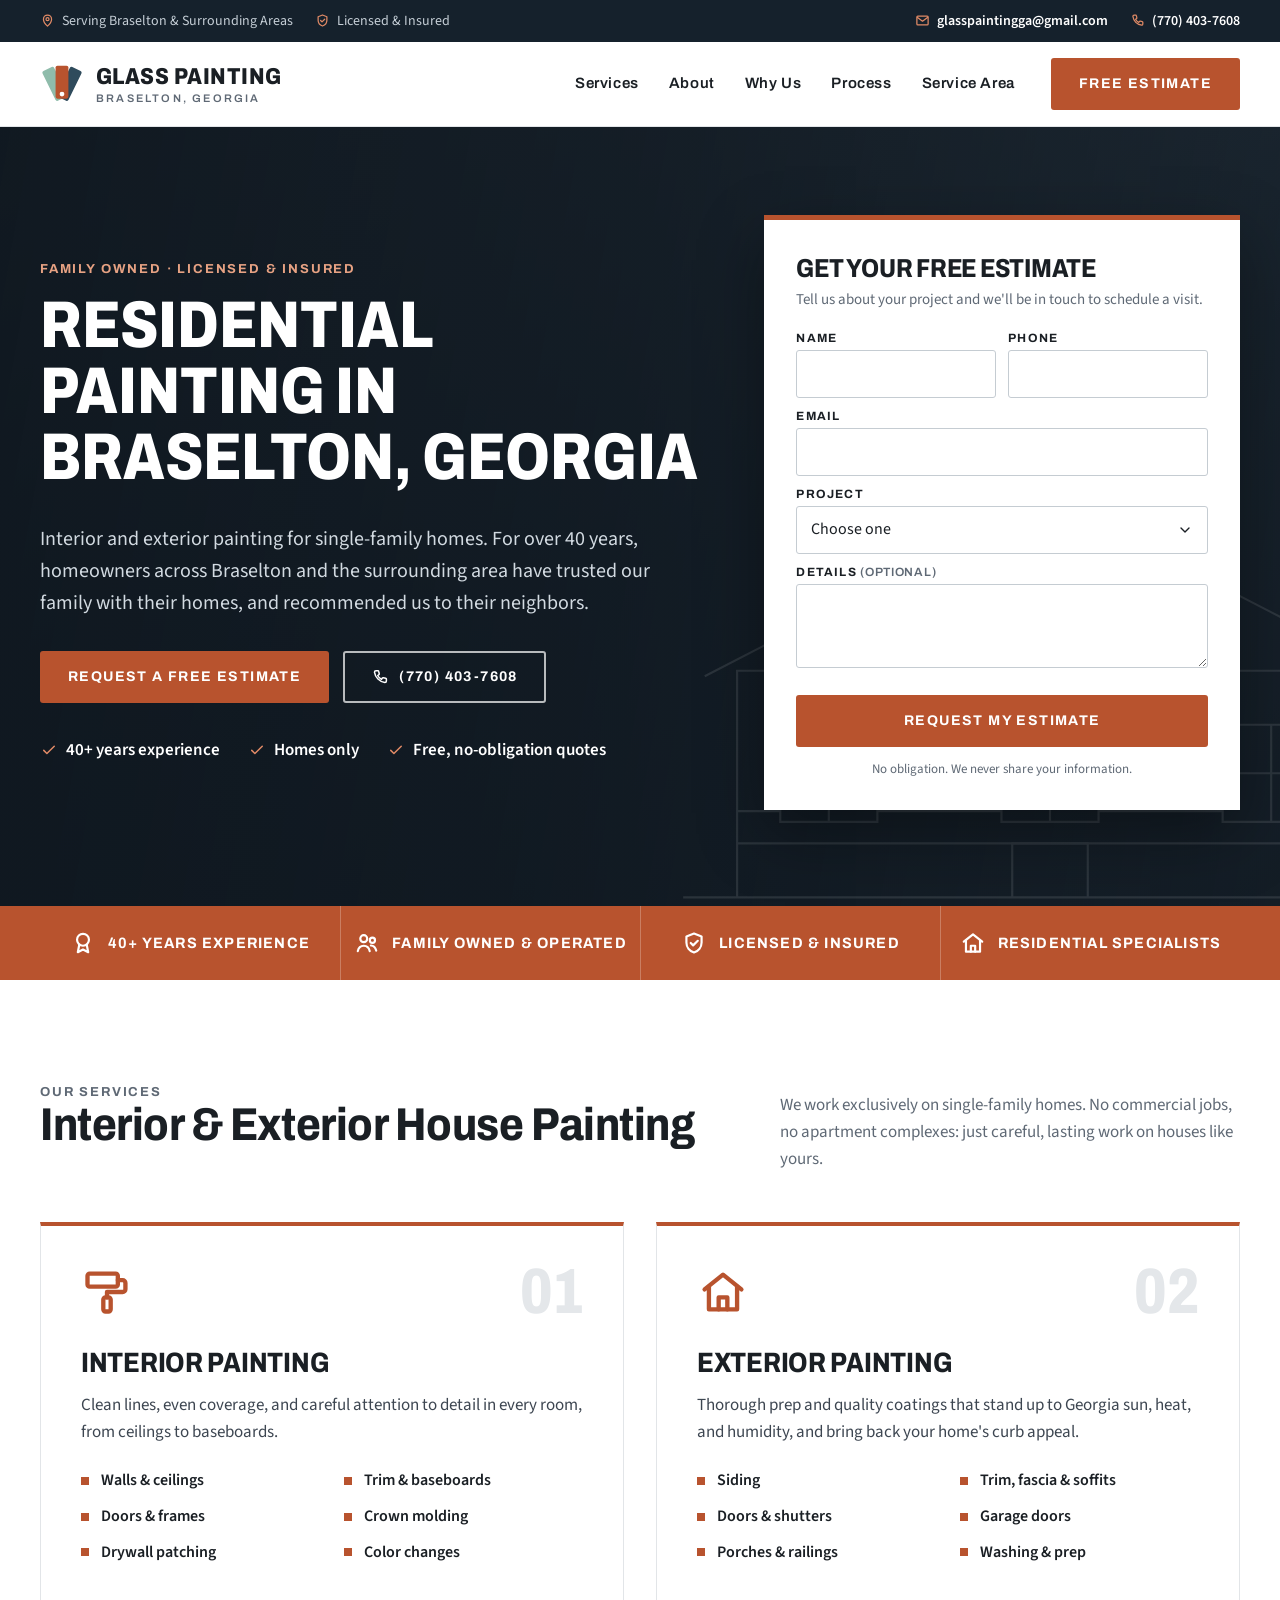
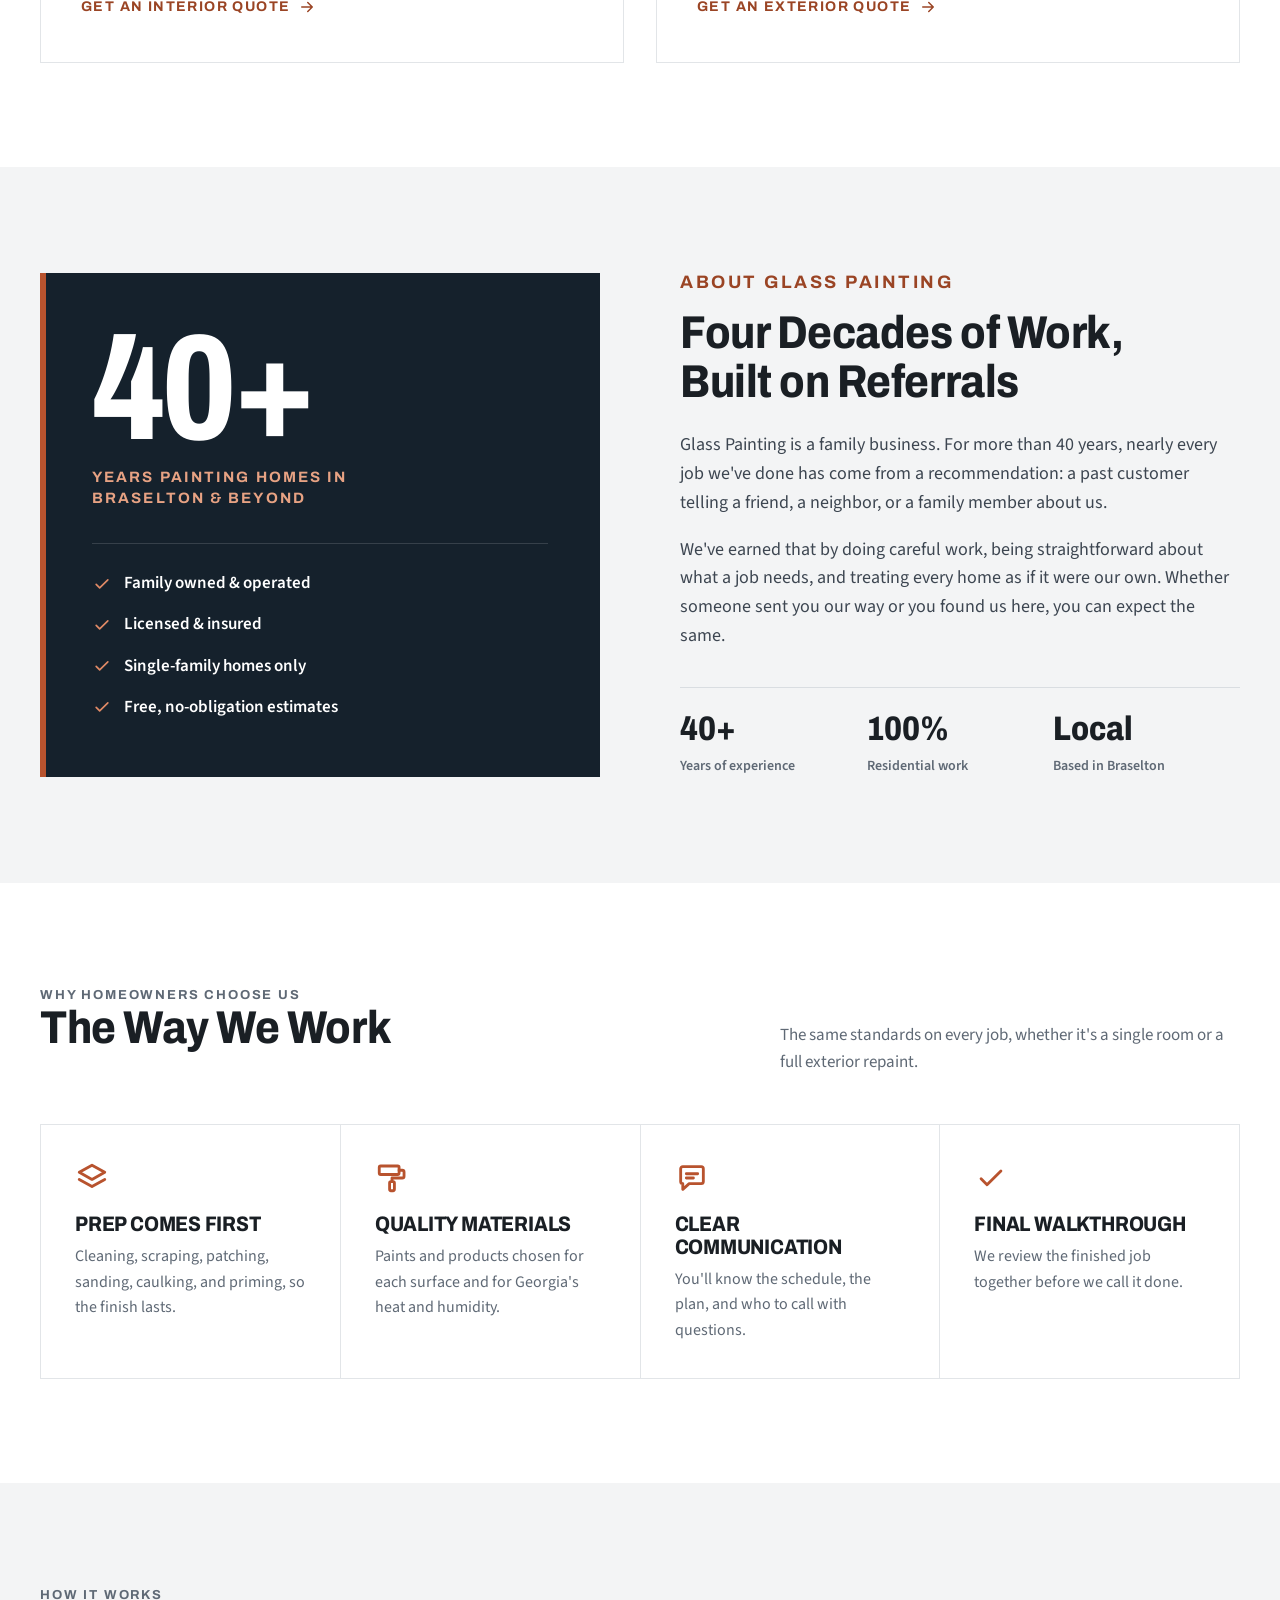
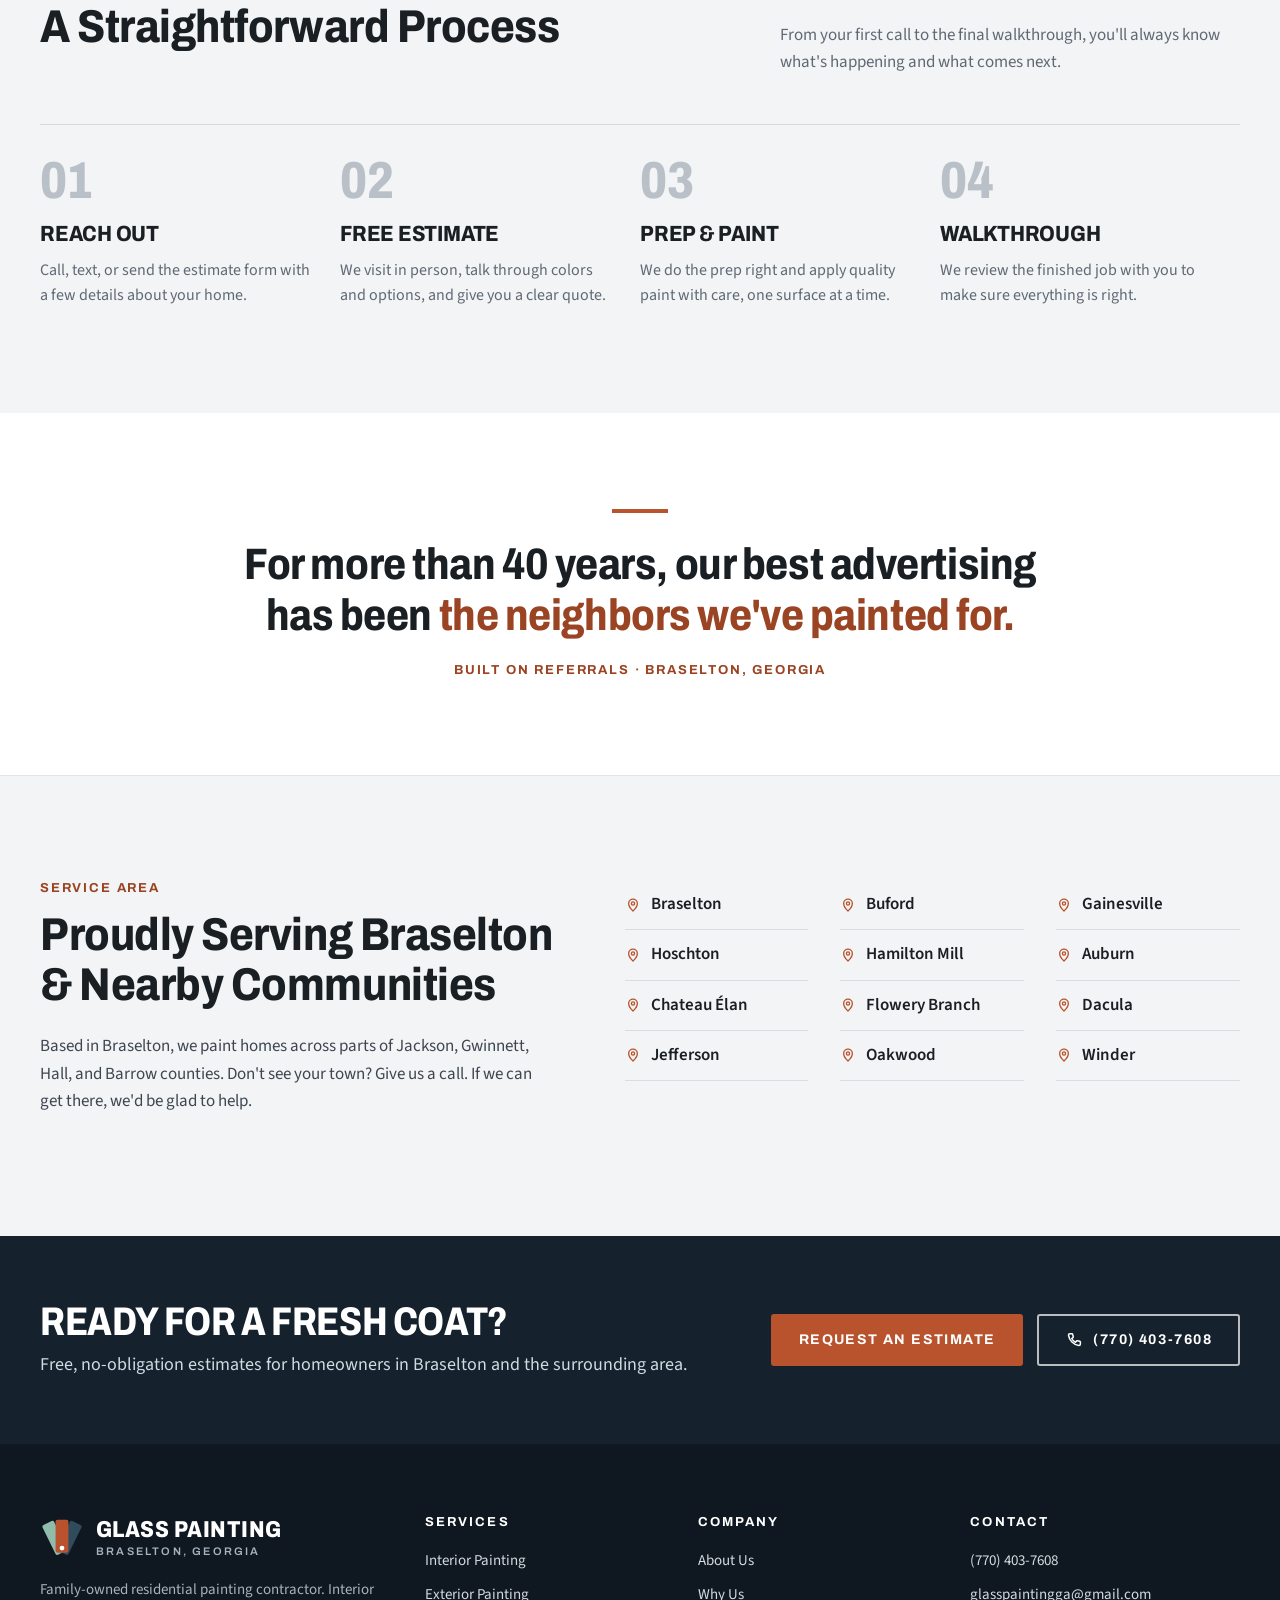
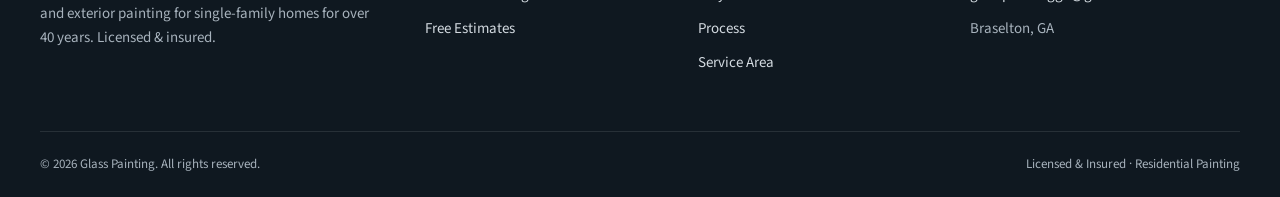
==== commit 33d471ec: "Remove two promises from "The Way We Work" Drop "Your Home Protected" and "Clean Job Site", and remo" ====
--- a/index.html
+++ b/index.html
@@ -74,7 +74,6 @@
     <symbol id="i-family" viewBox="0 0 24 24"><circle cx="9" cy="8" r="3.2"/><path d="M3.5 19.5c.6-3 2.8-5 5.5-5s4.9 2 5.5 5"/><circle cx="17" cy="9.5" r="2.4"/><path d="M15.6 14.3c2.3.1 4.2 1.8 4.9 4.7"/></symbol>
     <symbol id="i-roller" viewBox="0 0 24 24"><rect x="3" y="3.5" width="14" height="6" rx="1"/><path d="M17 6.5h2.2c.7 0 1.3.6 1.3 1.3v2.9c0 .7-.6 1.3-1.3 1.3H12v2.5"/><rect x="10.3" y="14.5" width="3.4" height="6.5" rx="1"/></symbol>
     <symbol id="i-layers" viewBox="0 0 24 24"><path d="m12 3 9 5-9 5-9-5 9-5z"/><path d="m3 13 9 5 9-5"/></symbol>
-    <symbol id="i-broom" viewBox="0 0 24 24"><path d="M14.5 3.5 11 10M7 11h8l2 9H5z"/><path d="M9 15v5M13 15v5"/></symbol>
     <symbol id="i-chat" viewBox="0 0 24 24"><path d="M4 5.5A1.5 1.5 0 0 1 5.5 4h13A1.5 1.5 0 0 1 20 5.5v9a1.5 1.5 0 0 1-1.5 1.5H10l-4.5 4v-4A1.5 1.5 0 0 1 4 14.5z"/><path d="M8 9h8M8 12h5"/></symbol>
     <symbol id="i-menu" viewBox="0 0 24 24"><path d="M4 7h16M4 12h16M4 17h16"/></symbol>
     <symbol id="i-close" viewBox="0 0 24 24"><path d="M6 6l12 12M18 6 6 18"/></symbol>
@@ -213,7 +212,7 @@
             <div class="service-body">
               <div class="service-top"><svg aria-hidden="true"><use href="#i-roller"/></svg><span class="service-num" data-num="01" aria-hidden="true"></span></div>
               <h3>Interior Painting</h3>
-              <p>Clean lines, even coverage, and a home left the way we found it, only better. Furniture and floors are protected from start to finish.</p>
+              <p>Clean lines, even coverage, and careful attention to detail in every room, from ceilings to baseboards.</p>
               <ul>
                 <li>Walls &amp; ceilings</li>
                 <li>Trim &amp; baseboards</li>
@@ -284,9 +283,7 @@
         </div>
         <ul class="standards">
           <li><svg aria-hidden="true"><use href="#i-layers"/></svg><h3>Prep Comes First</h3><p>Cleaning, scraping, patching, sanding, caulking, and priming, so the finish lasts.</p></li>
-          <li><svg aria-hidden="true"><use href="#i-shield"/></svg><h3>Your Home Protected</h3><p>Floors, furniture, and landscaping covered before any paint is opened.</p></li>
           <li><svg aria-hidden="true"><use href="#i-roller"/></svg><h3>Quality Materials</h3><p>Paints and products chosen for each surface and for Georgia's heat and humidity.</p></li>
-          <li><svg aria-hidden="true"><use href="#i-broom"/></svg><h3>Clean Job Site</h3><p>Work areas tidied at the end of every day, not just the last one.</p></li>
           <li><svg aria-hidden="true"><use href="#i-chat"/></svg><h3>Clear Communication</h3><p>You'll know the schedule, the plan, and who to call with questions.</p></li>
           <li><svg aria-hidden="true"><use href="#i-check"/></svg><h3>Final Walkthrough</h3><p>We review the finished job together before we call it done.</p></li>
         </ul>
@@ -306,7 +303,7 @@
         <ol class="steps">
           <li><h3>Reach Out</h3><p>Call, text, or send the estimate form with a few details about your home.</p></li>
           <li><h3>Free Estimate</h3><p>We visit in person, talk through colors and options, and give you a clear quote.</p></li>
-          <li><h3>Prep &amp; Paint</h3><p>We protect your home, do the prep right, and apply quality paint with care.</p></li>
+          <li><h3>Prep &amp; Paint</h3><p>We do the prep right and apply quality paint with care, one surface at a time.</p></li>
           <li><h3>Walkthrough</h3><p>We review the finished job with you to make sure everything is right.</p></li>
         </ol>
       </div>
--- a/assets/css/styles.css
+++ b/assets/css/styles.css
@@ -381,7 +381,7 @@
 /* The way we work */
 .standards {
   display: grid;
-  grid-template-columns: repeat(3, 1fr);
+  grid-template-columns: repeat(4, 1fr);
   gap: 1px;
   margin: 0;
   padding: 0;
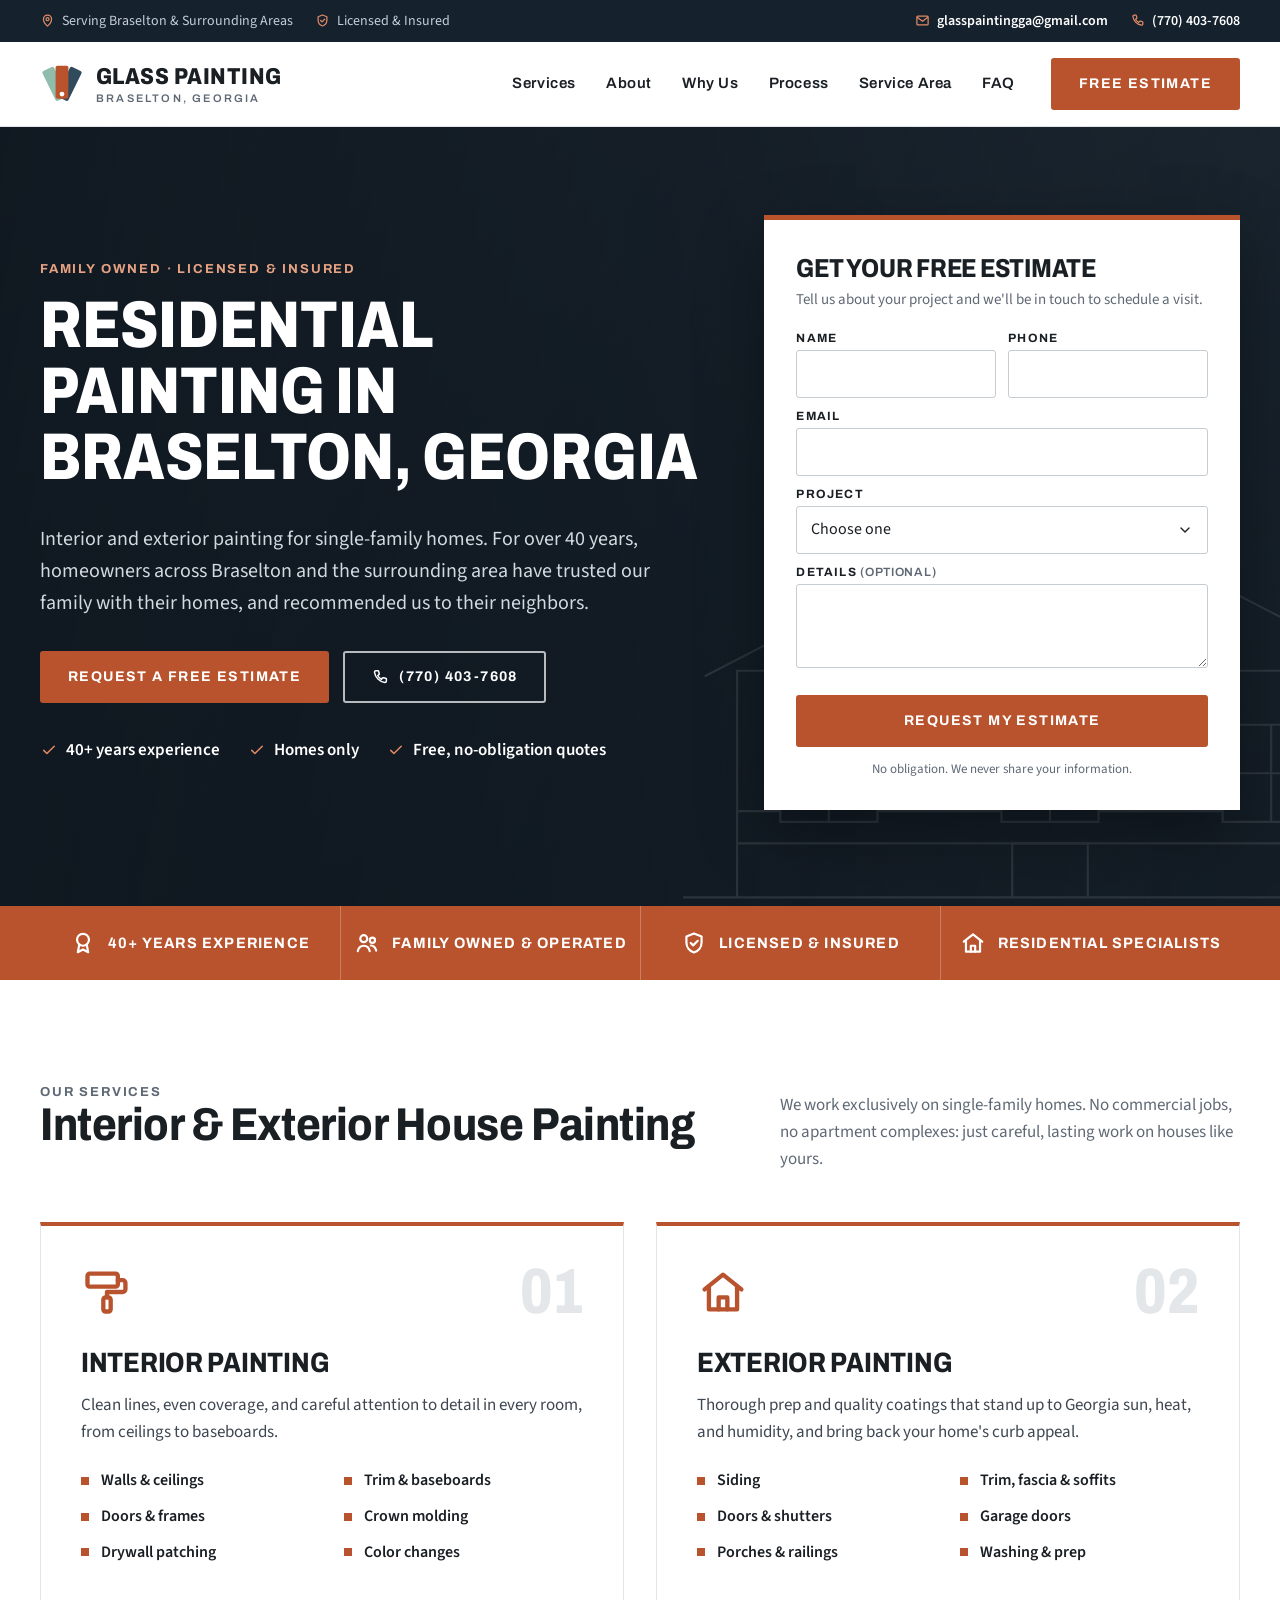
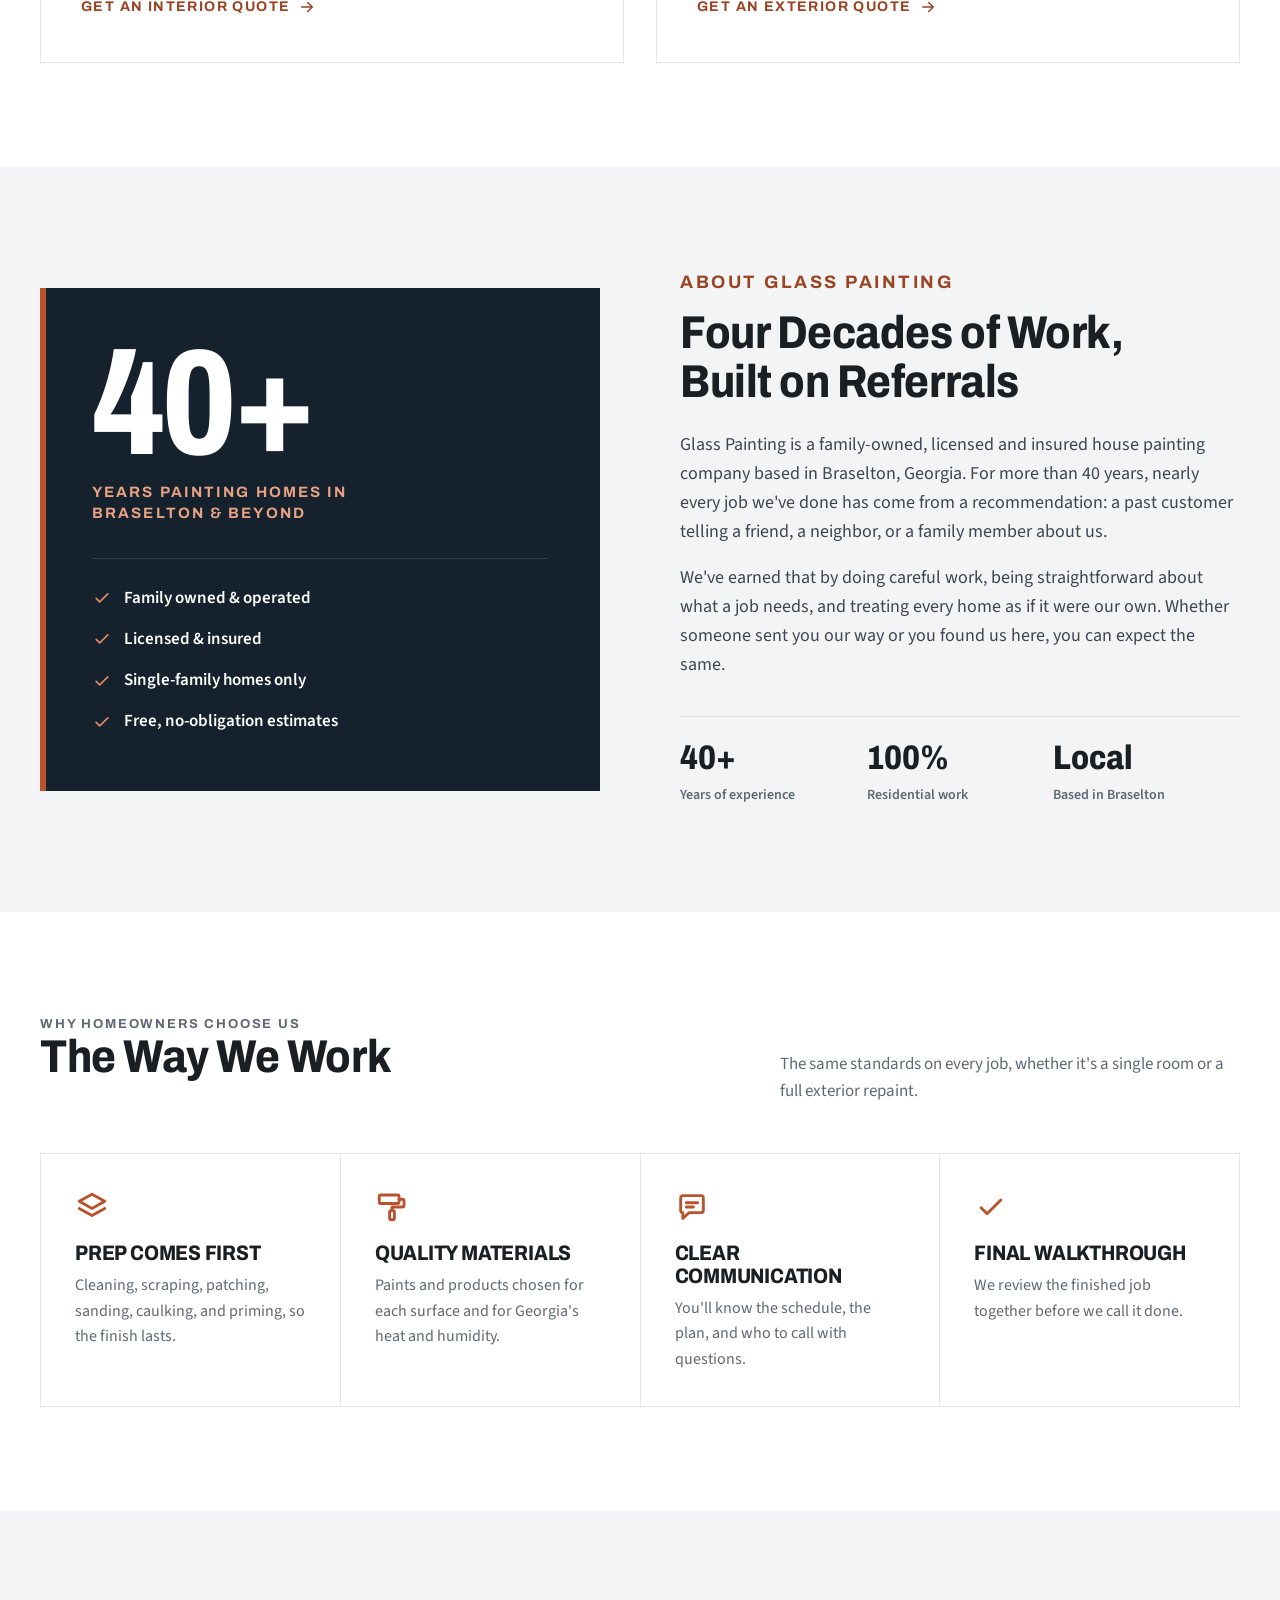
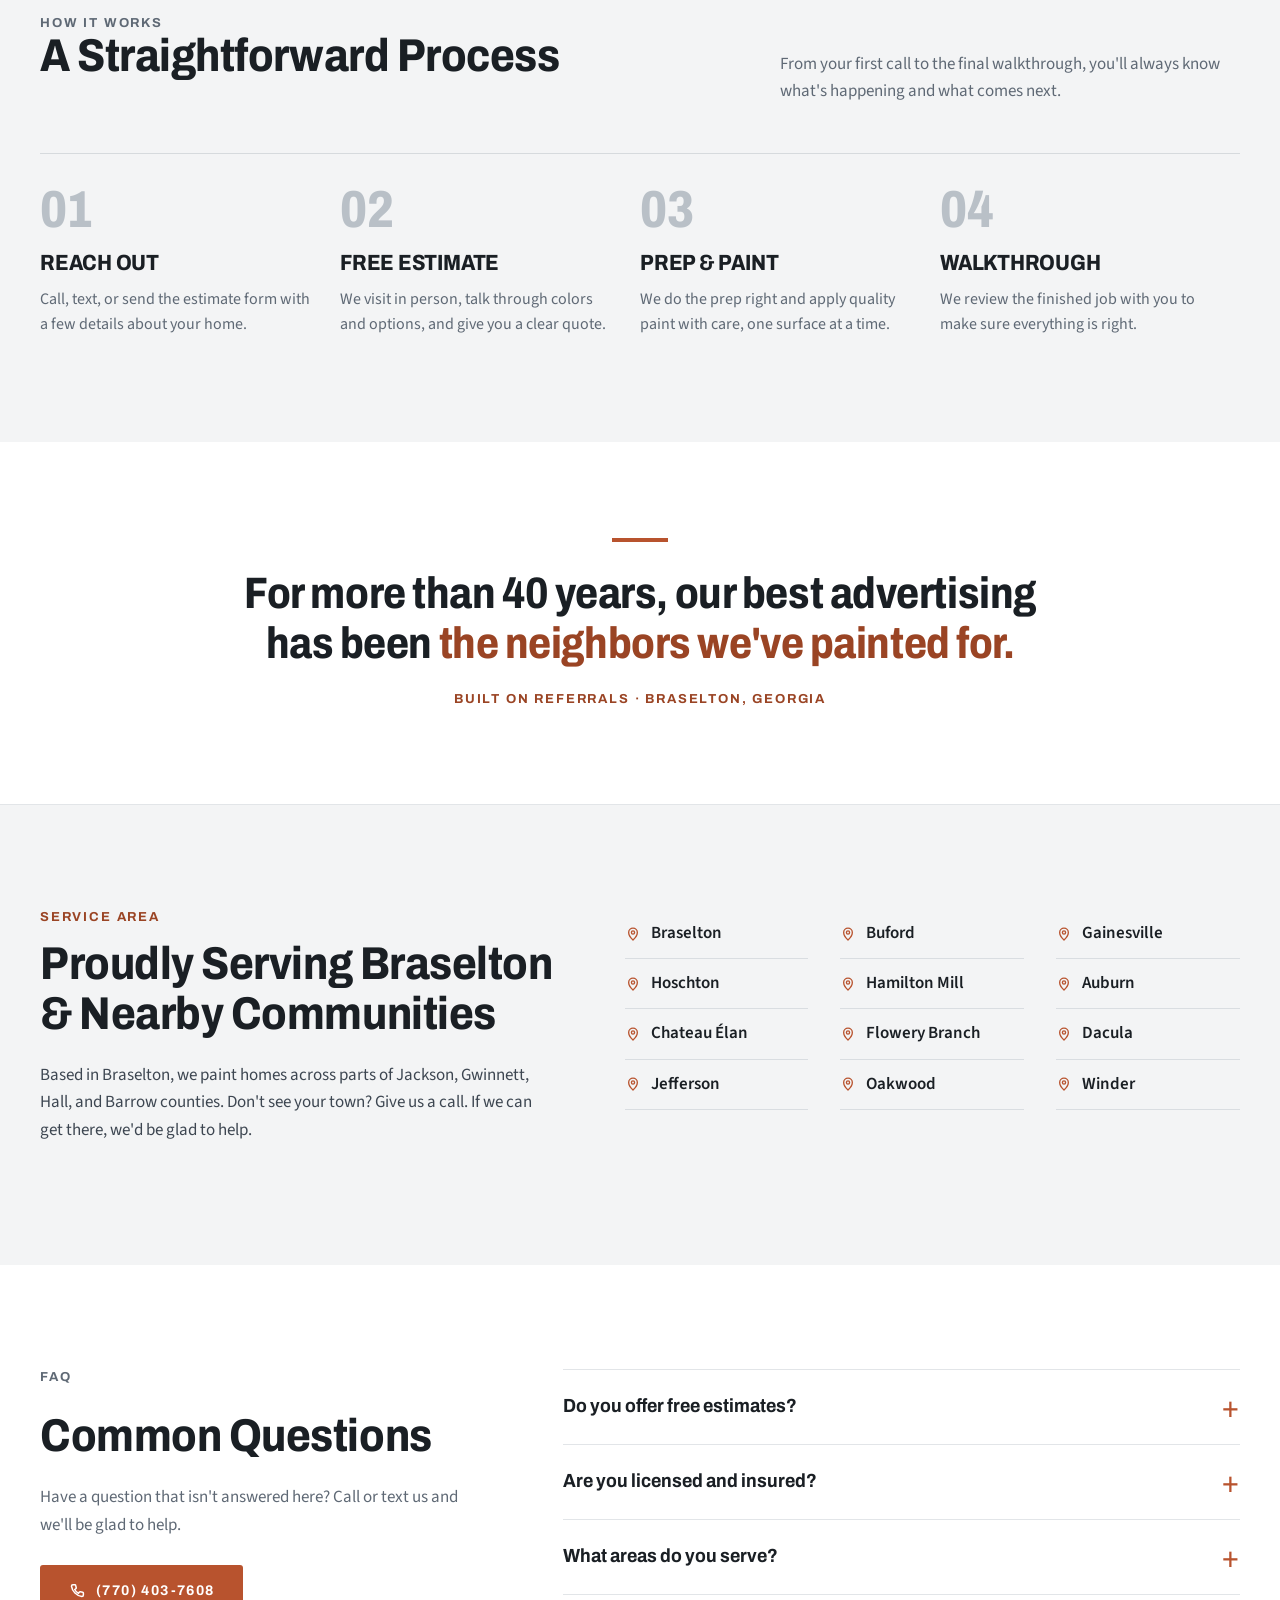
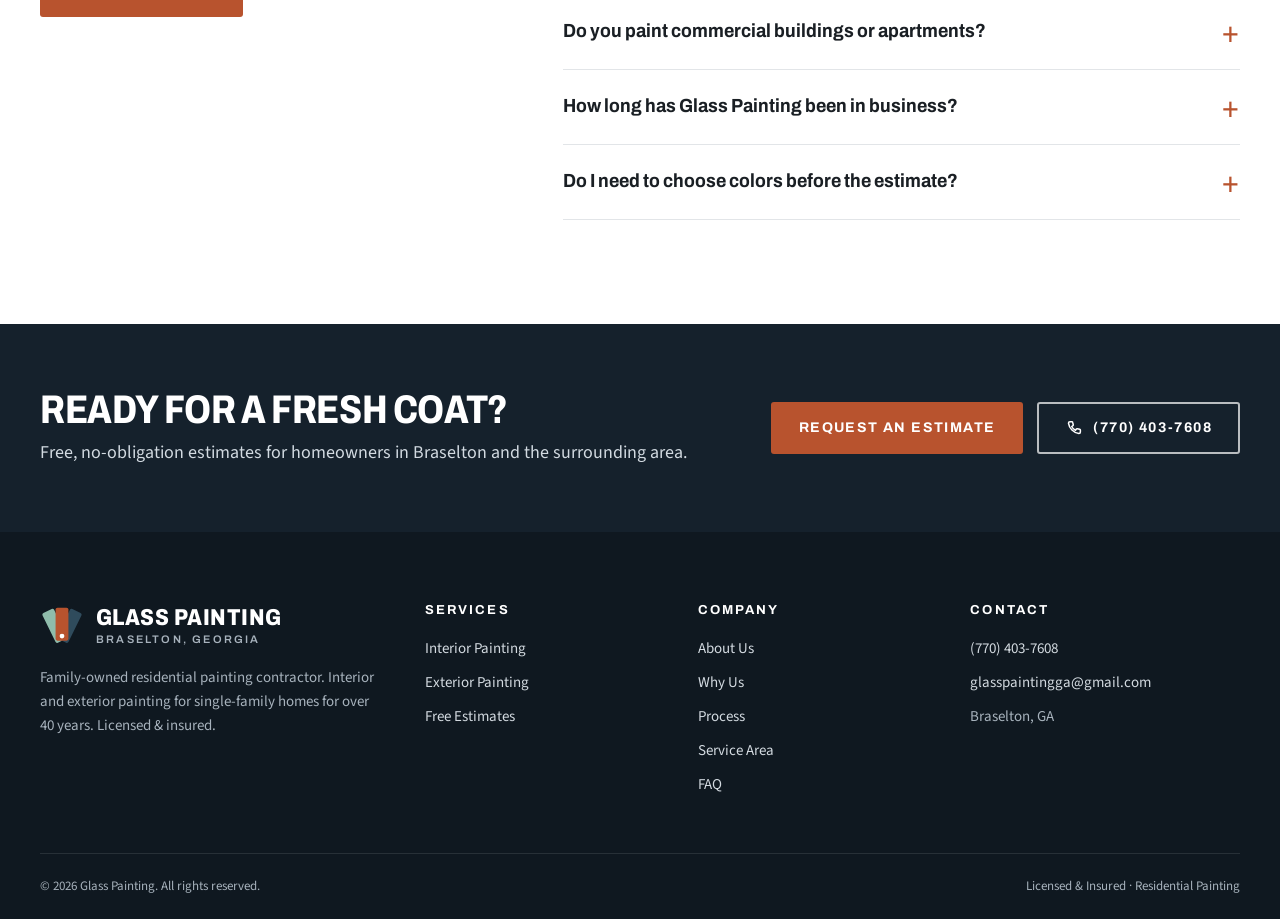
==== commit db2f112f: "Improve search engine and AI search optimization - Page title leads with what people search for ("Ho" ====
--- a/index.html
+++ b/index.html
@@ -3,21 +3,23 @@
 <head>
   <meta charset="utf-8">
   <meta name="viewport" content="width=device-width, initial-scale=1">
-  <title>Glass Painting | Residential Painting Contractor in Braselton, GA</title>
-  <meta name="description" content="Family-owned, licensed and insured house painters serving Braselton, GA for over 40 years. Interior and exterior painting for single-family homes. Free estimates.">
+  <title>House Painters in Braselton, GA | Glass Painting</title>
+  <meta name="description" content="Family-owned, licensed and insured house painters in Braselton, GA for 40+ years. Interior and exterior home painting. Free estimates: (770) 403-7608.">
+  <meta name="robots" content="index, follow, max-image-preview:large, max-snippet:-1">
   <meta name="theme-color" content="#15212c">
   <link rel="canonical" href="https://glasspainting.homes/">
 
   <!-- Link previews (texts, Facebook, etc.) -->
   <meta property="og:type" content="website">
   <meta property="og:site_name" content="Glass Painting">
-  <meta property="og:title" content="Glass Painting | Residential Painting Contractor in Braselton, GA">
-  <meta property="og:description" content="Interior and exterior painting for single-family homes. Family owned for over 40 years. Licensed and insured. Free estimates.">
+  <meta property="og:title" content="House Painters in Braselton, GA | Glass Painting">
+  <meta property="og:description" content="Interior and exterior painting for single-family homes in Braselton, GA and nearby communities. Family owned for over 40 years. Licensed and insured. Free estimates.">
   <meta property="og:url" content="https://glasspainting.homes/">
   <meta property="og:image" content="https://glasspainting.homes/assets/img/og-image.jpg">
   <meta property="og:image:width" content="1200">
   <meta property="og:image:height" content="630">
   <meta property="og:image:alt" content="Glass Painting: residential painting in Braselton, Georgia">
+  <meta property="og:locale" content="en_US">
   <meta name="twitter:card" content="summary_large_image">
 
   <link rel="icon" href="assets/img/favicon.svg" type="image/svg+xml">
@@ -27,33 +29,242 @@
   <link rel="preconnect" href="https://fonts.googleapis.com">
   <link rel="preconnect" href="https://fonts.gstatic.com" crossorigin>
   <link rel="stylesheet" href="https://fonts.googleapis.com/css2?family=Archivo:wdth,wght@75..125,400..800&family=Source+Sans+3:wght@400;600;700&display=swap">
-  <link rel="stylesheet" href="assets/css/styles.css">
+  <link rel="stylesheet" href="assets/css/styles.css?v=6">
 
   <script>document.documentElement.classList.replace('no-js', 'js');</script>
-  <script src="assets/js/main.js" defer></script>
+  <script src="assets/js/main.js?v=6" defer></script>
 
   <!-- Business details for Google and other search engines -->
   <script type="application/ld+json">
   {
     "@context": "https://schema.org",
-    "@type": "HousePainter",
-    "name": "Glass Painting",
-    "description": "Family-owned, licensed and insured residential painting company serving Braselton, Georgia and nearby communities for over 40 years. Interior and exterior painting for single-family homes.",
-    "url": "https://glasspainting.homes/",
-    "image": "https://glasspainting.homes/assets/img/og-image.jpg",
-    "telephone": "+1-770-403-7608",
-    "email": "glasspaintingga@gmail.com",
-    "address": {
-      "@type": "PostalAddress",
-      "addressLocality": "Braselton",
-      "addressRegion": "GA",
-      "addressCountry": "US"
-    },
-    "areaServed": [
-      "Braselton, GA", "Hoschton, GA", "Jefferson, GA", "Buford, GA", "Flowery Branch, GA",
-      "Oakwood, GA", "Gainesville, GA", "Auburn, GA", "Dacula, GA", "Winder, GA"
-    ],
-    "knowsAbout": ["Interior house painting", "Exterior house painting"]
+    "@graph": [
+      {
+        "@type": "HousePainter",
+        "@id": "https://glasspainting.homes/#business",
+        "name": "Glass Painting",
+        "description": "Family-owned, licensed and insured residential painting contractor based in Braselton, Georgia. Interior and exterior painting for single-family homes for over 40 years.",
+        "url": "https://glasspainting.homes/",
+        "logo": "https://glasspainting.homes/assets/img/apple-touch-icon.png",
+        "image": "https://glasspainting.homes/assets/img/og-image.jpg",
+        "telephone": "+1-770-403-7608",
+        "email": "glasspaintingga@gmail.com",
+        "address": {
+          "@type": "PostalAddress",
+          "addressLocality": "Braselton",
+          "addressRegion": "GA",
+          "addressCountry": "US"
+        },
+        "areaServed": [
+          {
+            "@type": "City",
+            "name": "Braselton",
+            "containedInPlace": {
+              "@type": "State",
+              "name": "Georgia"
+            }
+          },
+          {
+            "@type": "City",
+            "name": "Hoschton",
+            "containedInPlace": {
+              "@type": "State",
+              "name": "Georgia"
+            }
+          },
+          {
+            "@type": "City",
+            "name": "Jefferson",
+            "containedInPlace": {
+              "@type": "State",
+              "name": "Georgia"
+            }
+          },
+          {
+            "@type": "City",
+            "name": "Buford",
+            "containedInPlace": {
+              "@type": "State",
+              "name": "Georgia"
+            }
+          },
+          {
+            "@type": "City",
+            "name": "Flowery Branch",
+            "containedInPlace": {
+              "@type": "State",
+              "name": "Georgia"
+            }
+          },
+          {
+            "@type": "City",
+            "name": "Oakwood",
+            "containedInPlace": {
+              "@type": "State",
+              "name": "Georgia"
+            }
+          },
+          {
+            "@type": "City",
+            "name": "Gainesville",
+            "containedInPlace": {
+              "@type": "State",
+              "name": "Georgia"
+            }
+          },
+          {
+            "@type": "City",
+            "name": "Auburn",
+            "containedInPlace": {
+              "@type": "State",
+              "name": "Georgia"
+            }
+          },
+          {
+            "@type": "City",
+            "name": "Dacula",
+            "containedInPlace": {
+              "@type": "State",
+              "name": "Georgia"
+            }
+          },
+          {
+            "@type": "City",
+            "name": "Winder",
+            "containedInPlace": {
+              "@type": "State",
+              "name": "Georgia"
+            }
+          },
+          {
+            "@type": "Place",
+            "name": "Chateau Élan, Georgia"
+          },
+          {
+            "@type": "Place",
+            "name": "Hamilton Mill, Georgia"
+          }
+        ],
+        "knowsAbout": [
+          "Interior house painting",
+          "Exterior house painting",
+          "Residential painting",
+          "Surface preparation",
+          "Drywall patching"
+        ],
+        "hasOfferCatalog": {
+          "@type": "OfferCatalog",
+          "name": "House painting services",
+          "itemListElement": [
+            {
+              "@type": "Offer",
+              "itemOffered": {
+                "@type": "Service",
+                "name": "Interior Painting",
+                "serviceType": "Interior house painting",
+                "description": "Walls and ceilings, trim and baseboards, doors and frames, crown molding, drywall patching, and color changes for single-family homes."
+              }
+            },
+            {
+              "@type": "Offer",
+              "itemOffered": {
+                "@type": "Service",
+                "name": "Exterior Painting",
+                "serviceType": "Exterior house painting",
+                "description": "Siding; trim, fascia and soffits; doors and shutters; garage doors; porches and railings; washing and prep for single-family homes."
+              }
+            }
+          ]
+        },
+        "contactPoint": {
+          "@type": "ContactPoint",
+          "contactType": "customer service",
+          "telephone": "+1-770-403-7608",
+          "email": "glasspaintingga@gmail.com",
+          "areaServed": "US-GA",
+          "availableLanguage": "English"
+        }
+      },
+      {
+        "@type": "WebSite",
+        "@id": "https://glasspainting.homes/#website",
+        "url": "https://glasspainting.homes/",
+        "name": "Glass Painting",
+        "inLanguage": "en-US",
+        "publisher": {
+          "@id": "https://glasspainting.homes/#business"
+        }
+      },
+      {
+        "@type": "WebPage",
+        "@id": "https://glasspainting.homes/#webpage",
+        "url": "https://glasspainting.homes/",
+        "name": "House Painters in Braselton, GA | Glass Painting",
+        "description": "Family-owned, licensed and insured house painters in Braselton, GA for 40+ years. Interior and exterior home painting. Free estimates: (770) 403-7608.",
+        "inLanguage": "en-US",
+        "isPartOf": {
+          "@id": "https://glasspainting.homes/#website"
+        },
+        "about": {
+          "@id": "https://glasspainting.homes/#business"
+        },
+        "primaryImageOfPage": "https://glasspainting.homes/assets/img/og-image.jpg"
+      },
+      {
+        "@type": "FAQPage",
+        "@id": "https://glasspainting.homes/#faq",
+        "mainEntity": [
+          {
+            "@type": "Question",
+            "name": "Do you offer free estimates?",
+            "acceptedAnswer": {
+              "@type": "Answer",
+              "text": "Yes. Estimates are free and there's no obligation. We visit your home in person, talk through colors and options, and give you a clear quote. Call or text (770) 403-7608, email glasspaintingga@gmail.com, or use the estimate form on this page."
+            }
+          },
+          {
+            "@type": "Question",
+            "name": "Are you licensed and insured?",
+            "acceptedAnswer": {
+              "@type": "Answer",
+              "text": "Yes. Glass Painting is licensed and insured."
+            }
+          },
+          {
+            "@type": "Question",
+            "name": "What areas do you serve?",
+            "acceptedAnswer": {
+              "@type": "Answer",
+              "text": "We're based in Braselton, Georgia and paint homes in Hoschton, Chateau Élan, Jefferson, Buford, Hamilton Mill, Flowery Branch, Oakwood, Gainesville, Auburn, Dacula, Winder, and nearby communities across parts of Jackson, Gwinnett, Hall, and Barrow counties."
+            }
+          },
+          {
+            "@type": "Question",
+            "name": "Do you paint commercial buildings or apartments?",
+            "acceptedAnswer": {
+              "@type": "Answer",
+              "text": "No. We work exclusively on single-family homes, both interior and exterior."
+            }
+          },
+          {
+            "@type": "Question",
+            "name": "How long has Glass Painting been in business?",
+            "acceptedAnswer": {
+              "@type": "Answer",
+              "text": "For more than 40 years. Glass Painting is family owned and operated, and nearly all of our work has come from referrals by past customers."
+            }
+          },
+          {
+            "@type": "Question",
+            "name": "Do I need to choose colors before the estimate?",
+            "acceptedAnswer": {
+              "@type": "Answer",
+              "text": "Not at all. We're happy to talk through colors, finishes, and options with you during the free estimate visit."
+            }
+          }
+        ]
+      }
+    ]
   }
   </script>
 </head>
@@ -106,6 +317,7 @@
         <a href="#why-us">Why Us</a>
         <a href="#process">Process</a>
         <a href="#area">Service Area</a>
+        <a href="#faq">FAQ</a>
       </nav>
       <a class="btn btn-clay" href="#estimate">Free Estimate</a>
       <a class="header-call" href="tel:+17704037608" aria-label="Call (770) 403-7608"><svg aria-hidden="true"><use href="#i-phone"/></svg></a>
@@ -260,7 +472,7 @@
         <div class="about-copy">
           <p class="label">About Glass Painting</p>
           <h2 id="about-title">Four Decades of Work, Built on Referrals</h2>
-          <p>Glass Painting is a family business. For more than 40 years, nearly every job we've done has come from a recommendation: a past customer telling a friend, a neighbor, or a family member about us.</p>
+          <p>Glass Painting is a family-owned, licensed and insured house painting company based in Braselton, Georgia. For more than 40 years, nearly every job we've done has come from a recommendation: a past customer telling a friend, a neighbor, or a family member about us.</p>
           <p>We've earned that by doing careful work, being straightforward about what a job needs, and treating every home as if it were our own. Whether someone sent you our way or you found us here, you can expect the same.</p>
           <div class="stats">
             <div><strong>40+</strong><span>Years of experience</span></div>
@@ -343,6 +555,44 @@
       </div>
     </section>
 
+    <!-- ============ FAQ ============ -->
+    <section class="section" id="faq" aria-labelledby="faq-title">
+      <div class="wrap faq-grid">
+        <div>
+          <p class="label">FAQ</p>
+          <h2 id="faq-title">Common Questions</h2>
+          <p>Have a question that isn't answered here? Call or text us and we'll be glad to help.</p>
+          <a class="btn btn-clay" href="tel:+17704037608"><svg aria-hidden="true"><use href="#i-phone"/></svg>(770) 403-7608</a>
+        </div>
+        <div class="faq-list">
+          <details class="faq-item">
+            <summary>Do you offer free estimates?</summary>
+            <p>Yes. Estimates are free and there's no obligation. We visit your home in person, talk through colors and options, and give you a clear quote. Call or text (770) 403-7608, email glasspaintingga@gmail.com, or use the estimate form on this page.</p>
+          </details>
+          <details class="faq-item">
+            <summary>Are you licensed and insured?</summary>
+            <p>Yes. Glass Painting is licensed and insured.</p>
+          </details>
+          <details class="faq-item">
+            <summary>What areas do you serve?</summary>
+            <p>We're based in Braselton, Georgia and paint homes in Hoschton, Chateau &Eacute;lan, Jefferson, Buford, Hamilton Mill, Flowery Branch, Oakwood, Gainesville, Auburn, Dacula, Winder, and nearby communities across parts of Jackson, Gwinnett, Hall, and Barrow counties.</p>
+          </details>
+          <details class="faq-item">
+            <summary>Do you paint commercial buildings or apartments?</summary>
+            <p>No. We work exclusively on single-family homes, both interior and exterior.</p>
+          </details>
+          <details class="faq-item">
+            <summary>How long has Glass Painting been in business?</summary>
+            <p>For more than 40 years. Glass Painting is family owned and operated, and nearly all of our work has come from referrals by past customers.</p>
+          </details>
+          <details class="faq-item">
+            <summary>Do I need to choose colors before the estimate?</summary>
+            <p>Not at all. We're happy to talk through colors, finishes, and options with you during the free estimate visit.</p>
+          </details>
+        </div>
+      </div>
+    </section>
+
     <!-- ============ Call to action ============ -->
     <section class="cta-band" aria-labelledby="cta-title">
       <div class="wrap">
@@ -371,7 +621,7 @@
       </nav>
       <nav aria-label="Company">
         <h2>Company</h2>
-        <ul><li><a href="#about">About Us</a></li><li><a href="#why-us">Why Us</a></li><li><a href="#process">Process</a></li><li><a href="#area">Service Area</a></li></ul>
+        <ul><li><a href="#about">About Us</a></li><li><a href="#why-us">Why Us</a></li><li><a href="#process">Process</a></li><li><a href="#area">Service Area</a></li><li><a href="#faq">FAQ</a></li></ul>
       </nav>
       <div>
         <h2>Contact</h2>
--- a/assets/css/styles.css
+++ b/assets/css/styles.css
@@ -382,14 +382,12 @@
 .standards {
   display: grid;
   grid-template-columns: repeat(4, 1fr);
-  gap: 1px;
   margin: 0;
-  padding: 0;
-  border: 1px solid var(--line);
-  background: var(--line);
+  padding: 0 1px 1px 0;
   list-style: none;
 }
-.standards li { padding: 36px 34px 34px; background: #fff; }
+/* Each box draws its own border (overlapping by 1px), so an empty grid spot shows nothing */
+.standards li { margin: 0 -1px -1px 0; padding: 36px 34px 34px; border: 1px solid var(--line); background: #fff; }
 .standards svg { width: 34px; height: 34px; margin-bottom: 18px; color: var(--clay); }
 .standards h3 { margin-bottom: 8px; font-size: 21px; font-stretch: 88%; text-transform: uppercase; }
 .standards p { margin: 0; font-size: 16px; color: var(--muted); }
@@ -430,6 +428,35 @@
   color: var(--ink);
 }
 .towns svg { width: 16px; height: 16px; flex: none; color: var(--clay); }
+
+/* FAQ */
+.faq-grid { display: grid; grid-template-columns: .8fr 1.2fr; gap: 72px; align-items: start; }
+.faq-grid > div:first-child > p { color: var(--muted); margin-bottom: 26px; }
+.faq-list { border-top: 1px solid var(--line); }
+.faq-item { border-bottom: 1px solid var(--line); }
+.faq-item summary {
+  display: flex;
+  justify-content: space-between;
+  align-items: center;
+  gap: 24px;
+  padding: 22px 0;
+  list-style: none;
+  cursor: pointer;
+  font: 700 19px/1.3 var(--head);
+  font-stretch: 92%;
+  color: var(--ink);
+}
+.faq-item summary::-webkit-details-marker { display: none; }
+.faq-item summary::after {
+  content: "+";
+  flex: none;
+  font: 400 30px/1 var(--head);
+  color: var(--clay);
+  transition: transform .2s;
+}
+.faq-item[open] summary::after { transform: rotate(45deg); }
+.faq-item summary:hover { color: var(--clay-dark); }
+.faq-item p { max-width: 62ch; margin: 0 0 24px; color: var(--text); }
 
 /* Call-to-action band */
 .cta-band { background: var(--navy); color: #d2dae1; }
@@ -490,6 +517,7 @@
   .hero .wrap { grid-template-columns: 1fr; gap: 44px; padding: 64px 0 72px; }
   .about { grid-template-columns: 1fr; gap: 56px; }
   .area { grid-template-columns: 1fr; gap: 32px; }
+  .faq-grid { grid-template-columns: 1fr; gap: 32px; }
   .standards { grid-template-columns: 1fr 1fr; }
   .foot { grid-template-columns: 1fr 1fr; }
 }
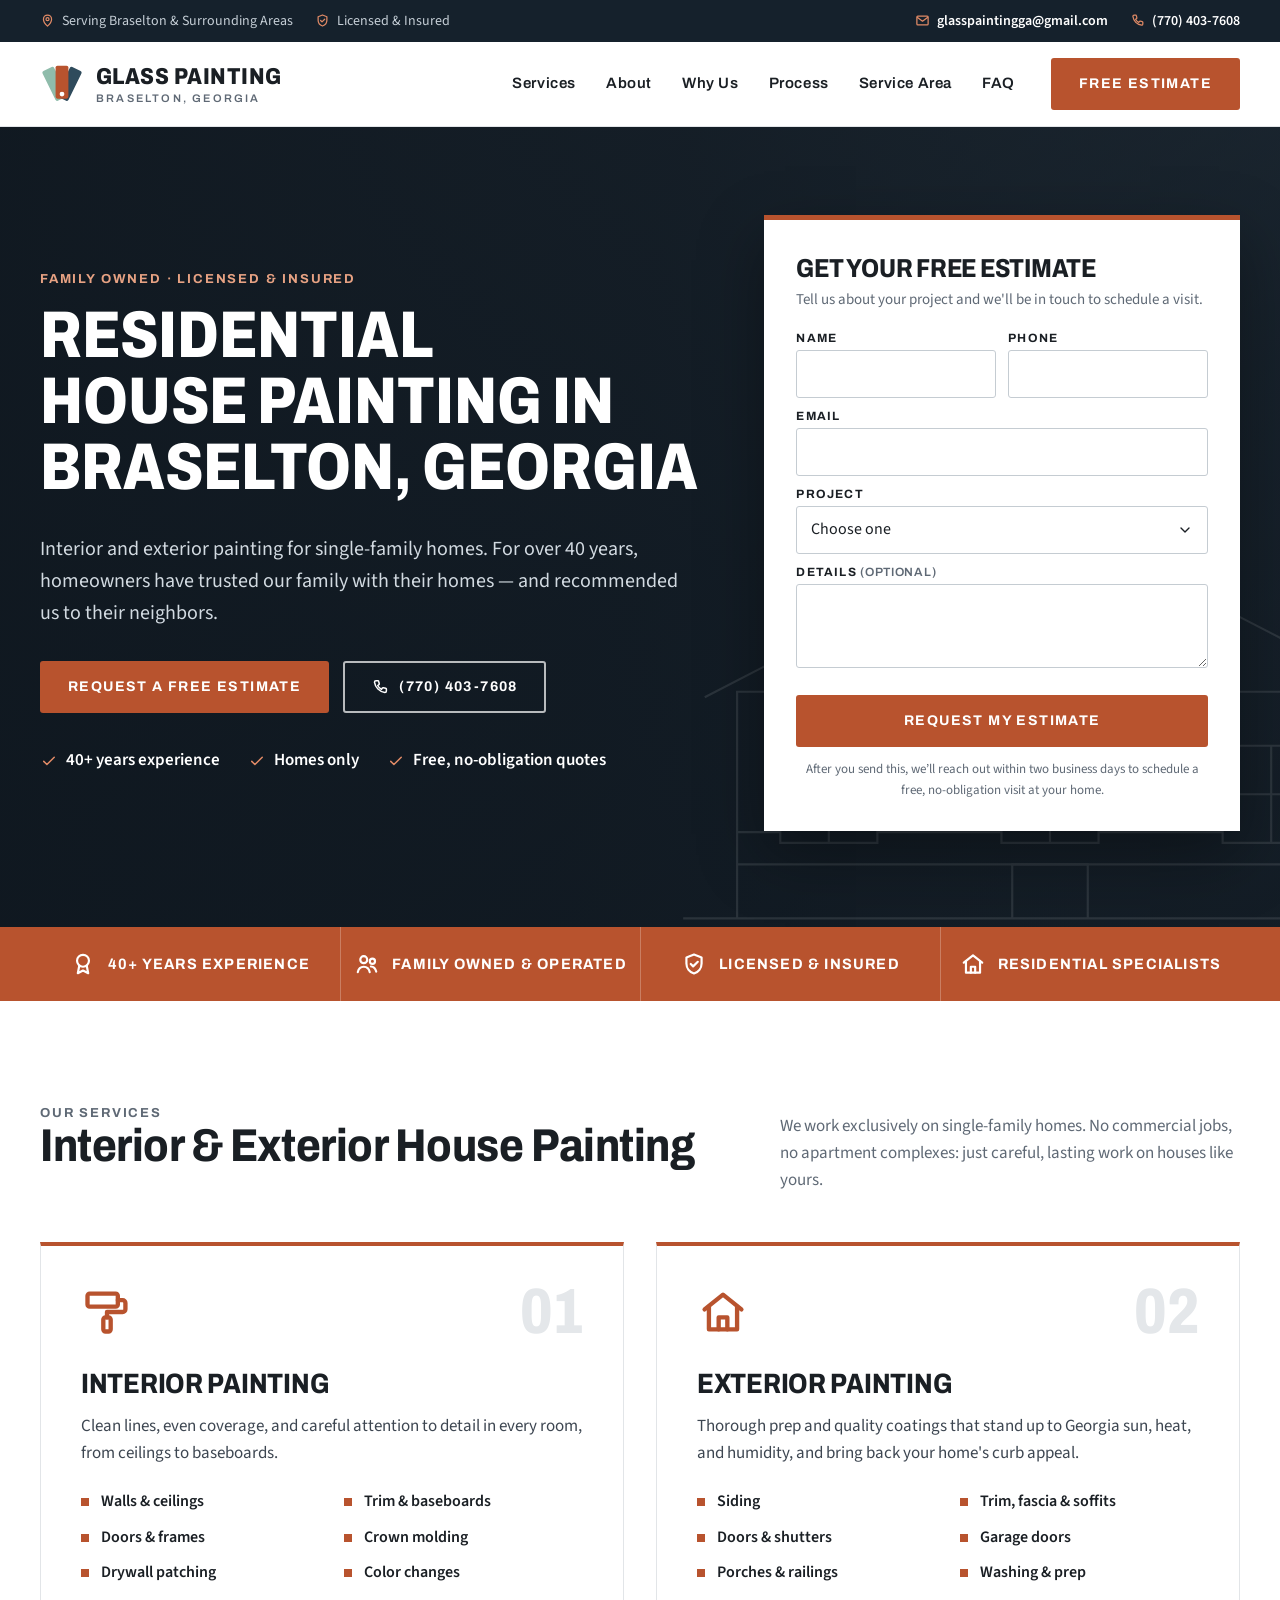
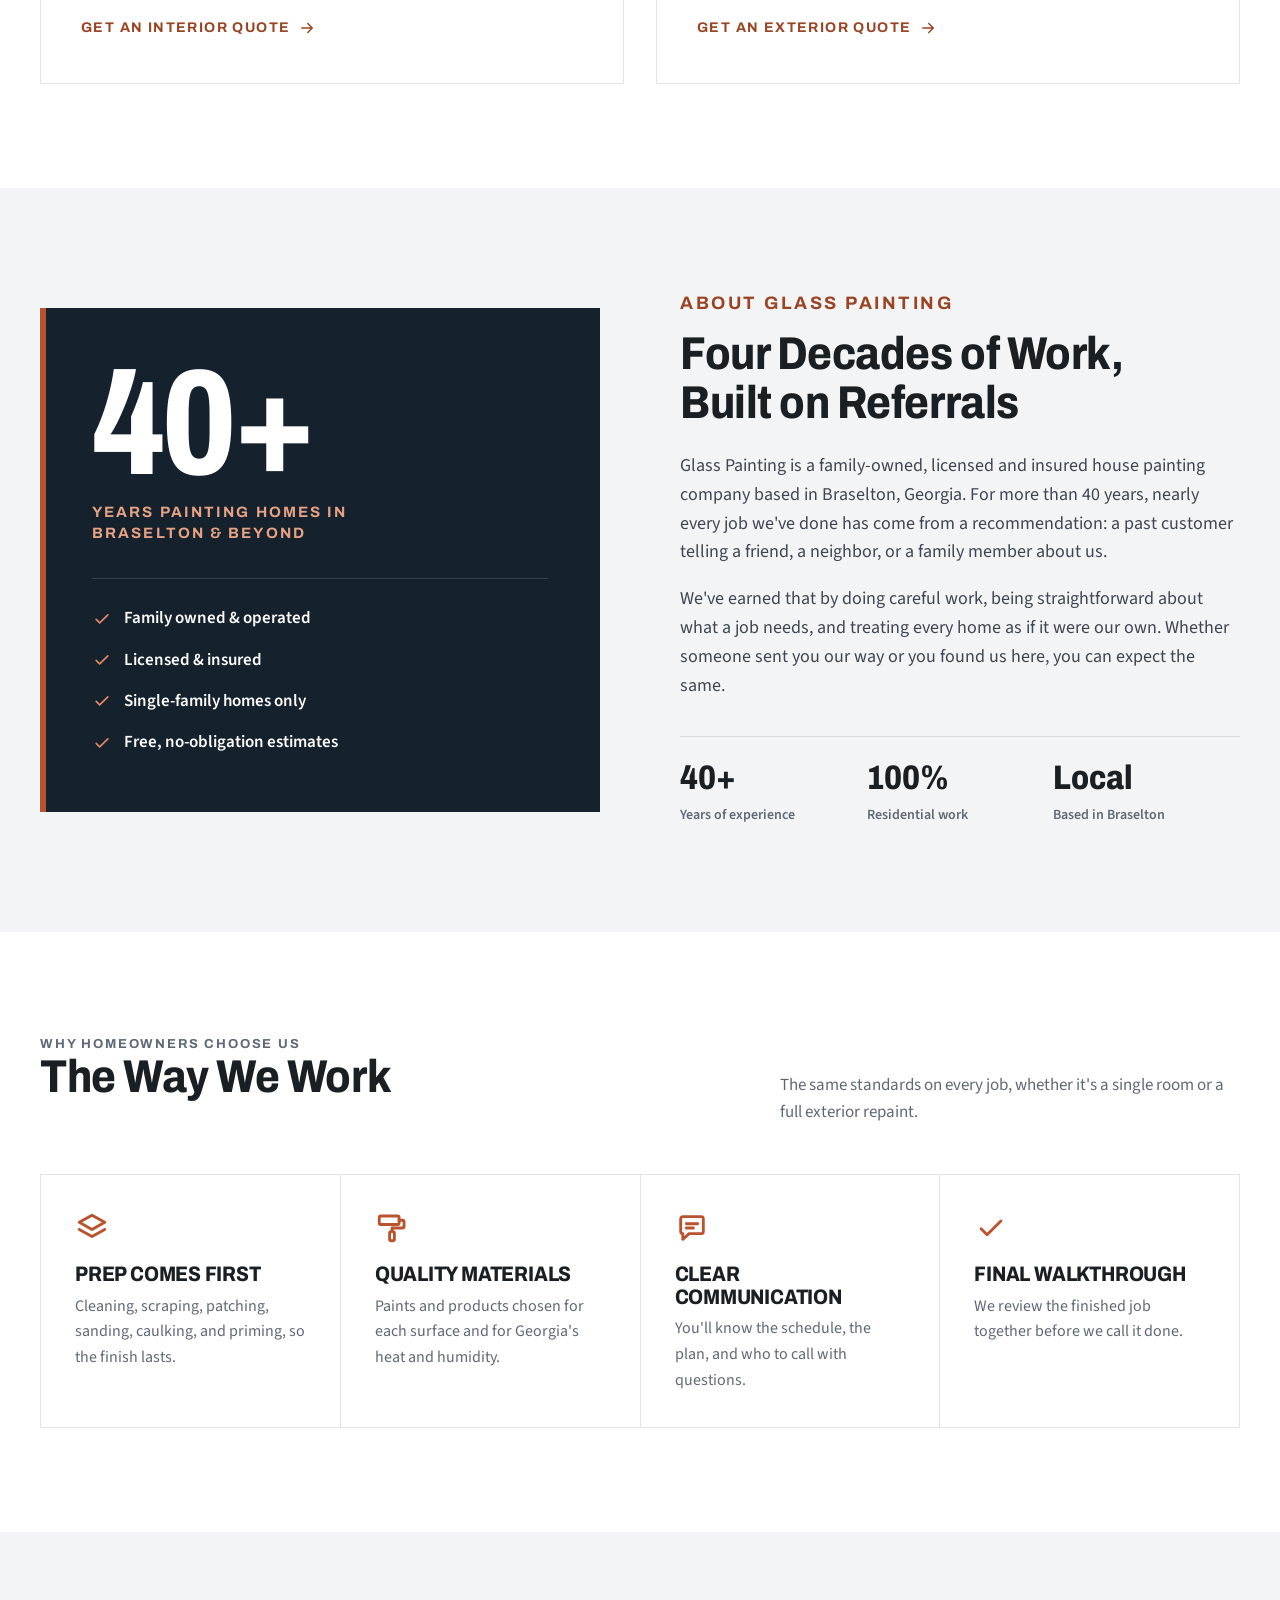
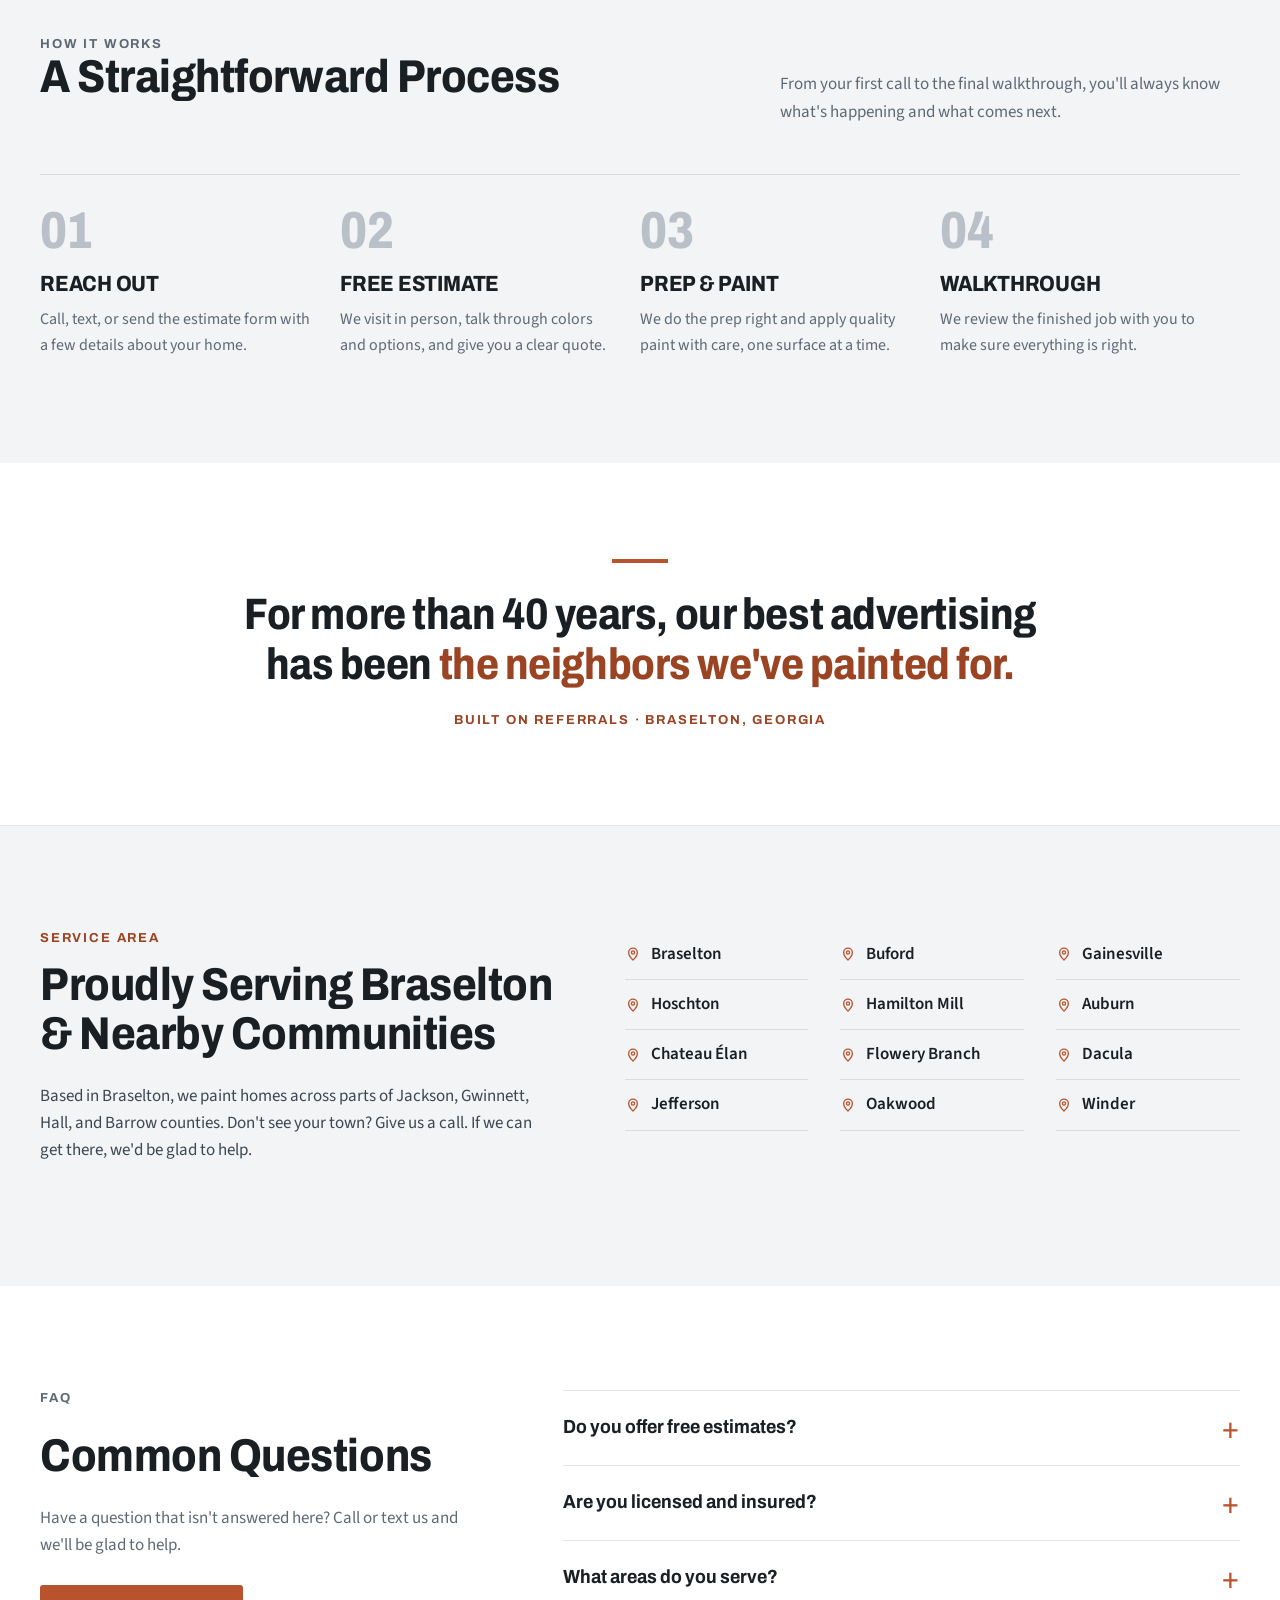
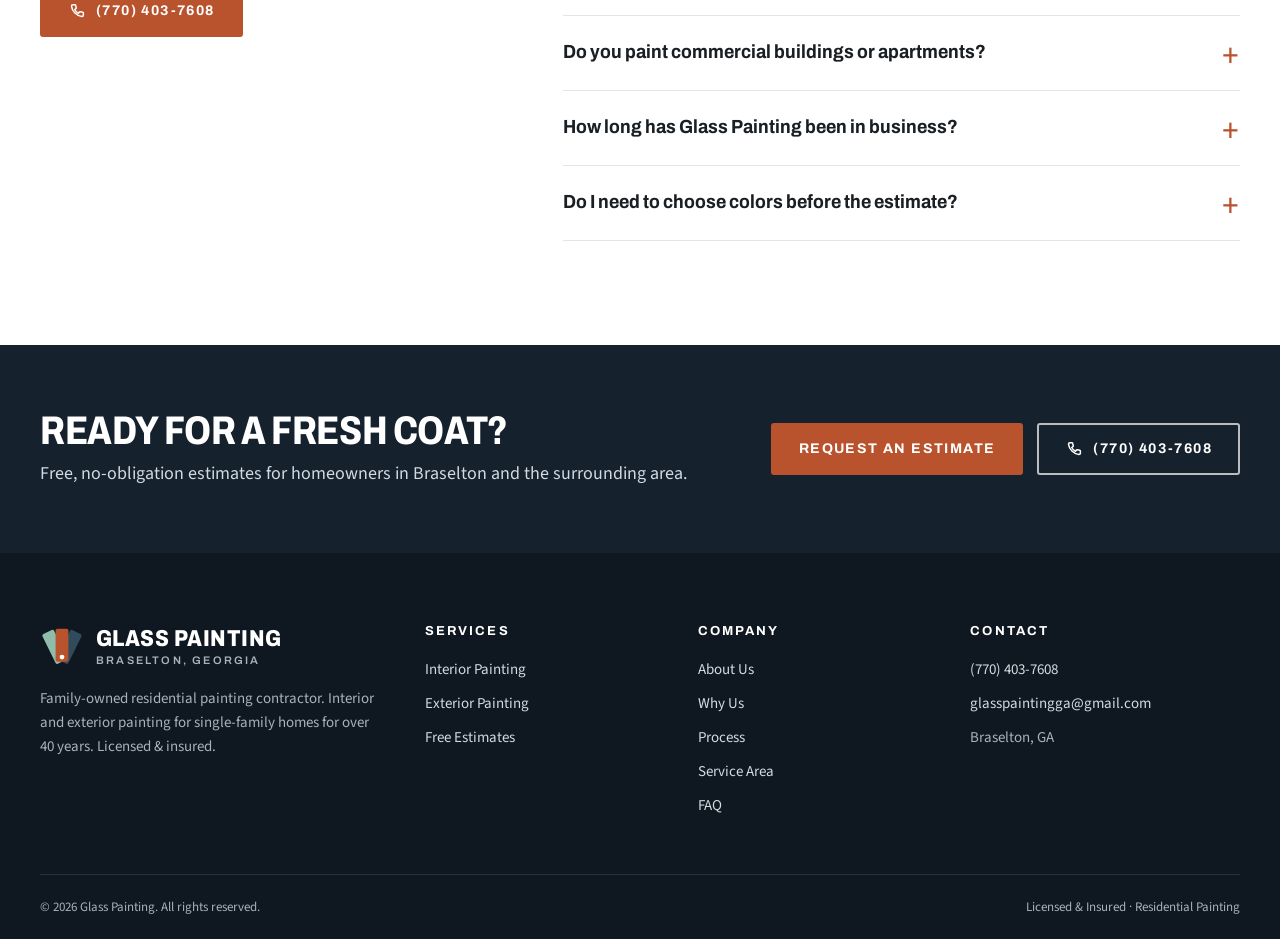
==== commit bf2c6142: "Update homepage hero and estimate form copy Clarify house painting in the headline, shorten the hero" ====
--- a/index.html
+++ b/index.html
@@ -341,8 +341,8 @@
       <div class="wrap">
         <div>
           <p class="label">Family Owned &middot; Licensed &amp; Insured</p>
-          <h1 id="hero-title">Residential Painting in Braselton, Georgia</h1>
-          <p class="hero-lead">Interior and exterior painting for single-family homes. For over 40 years, homeowners across Braselton and the surrounding area have trusted our family with their homes, and recommended us to their neighbors.</p>
+          <h1 id="hero-title">Residential House Painting in Braselton, Georgia</h1>
+          <p class="hero-lead">Interior and exterior painting for single-family homes. For over 40 years, homeowners have trusted our family with their homes — and recommended us to their neighbors.</p>
           <div class="hero-actions">
             <a class="btn btn-clay" href="#estimate">Request a Free Estimate</a>
             <a class="btn btn-line" href="tel:+17704037608"><svg aria-hidden="true"><use href="#i-phone"/></svg>(770) 403-7608</a>
@@ -387,7 +387,7 @@
             </div>
 
             <button class="btn btn-clay" type="submit"><span class="btn-label">Request My Estimate</span></button>
-            <p class="fine">No obligation. We never share your information.</p>
+            <p class="fine">After you send this, we’ll reach out within two business days to schedule a free, no-obligation visit at your home.</p>
           </form>
 
           <div class="form-success" id="form-success" tabindex="-1" hidden>
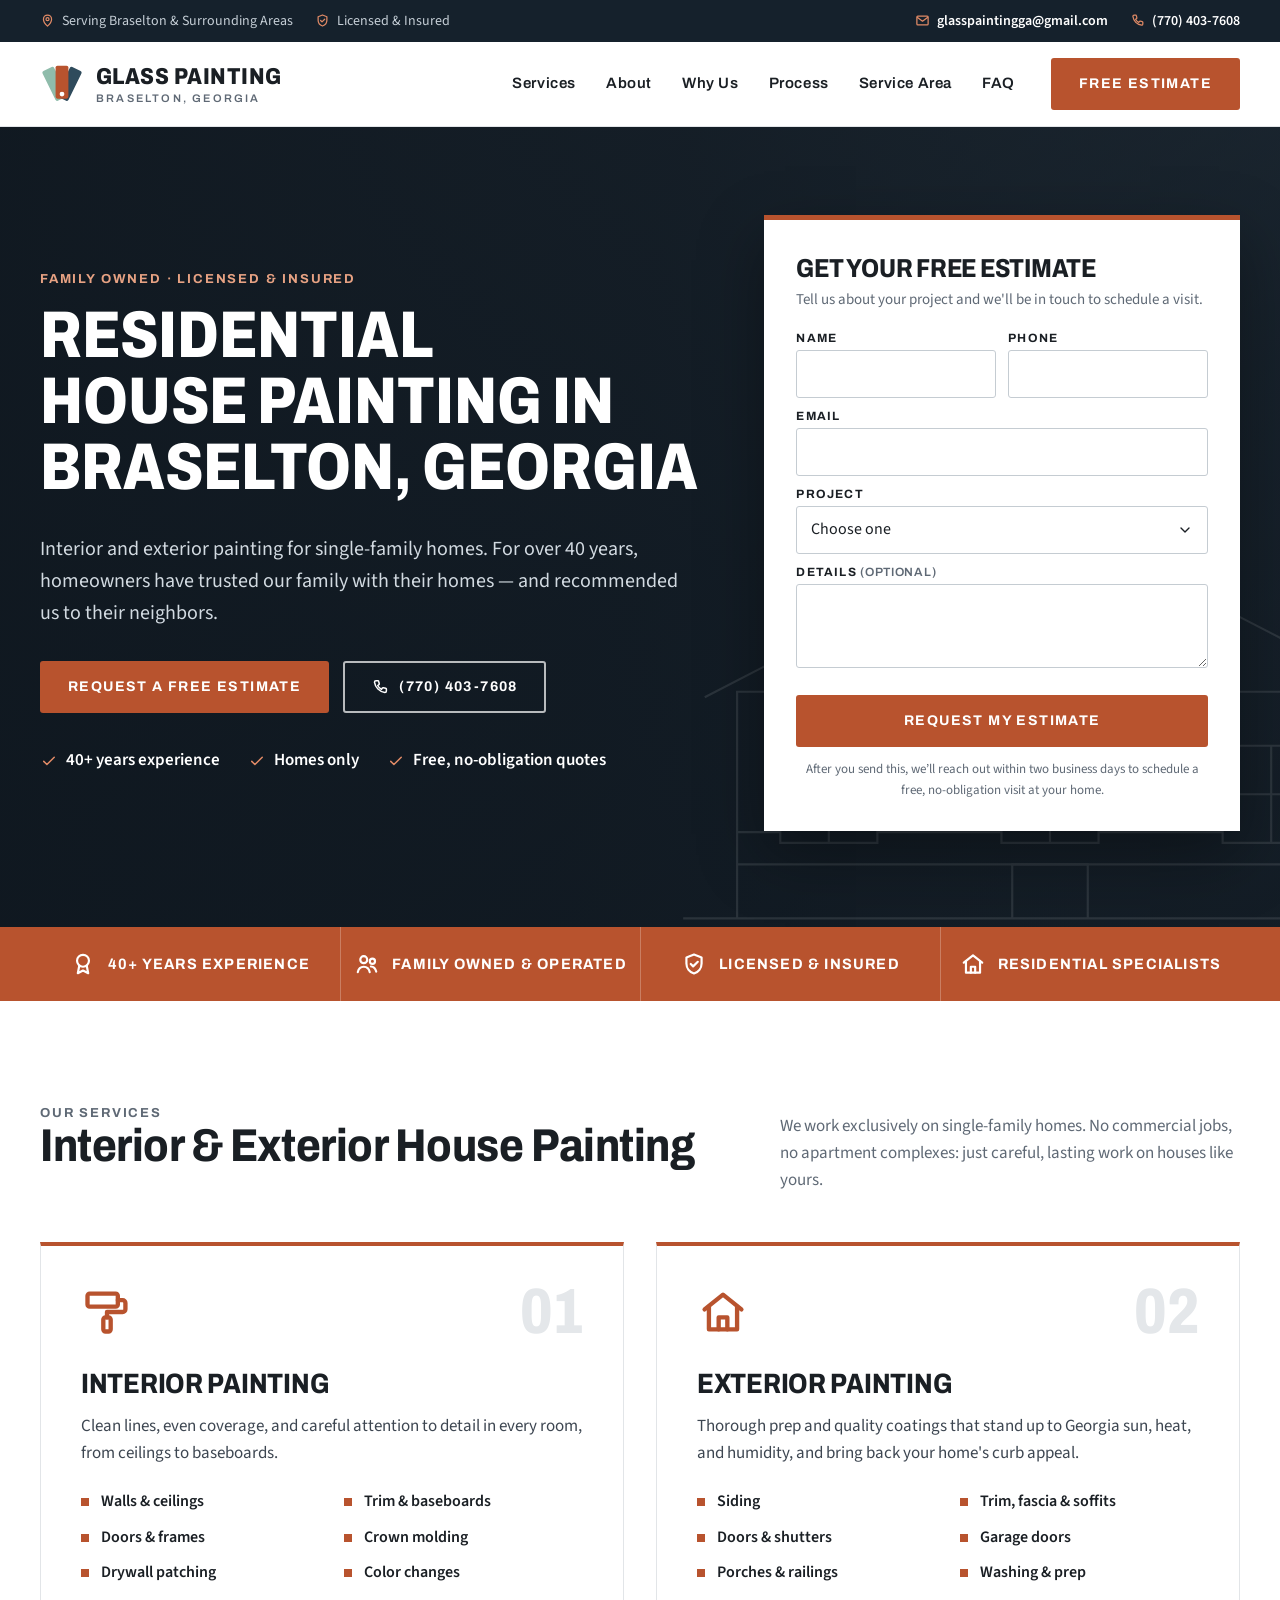
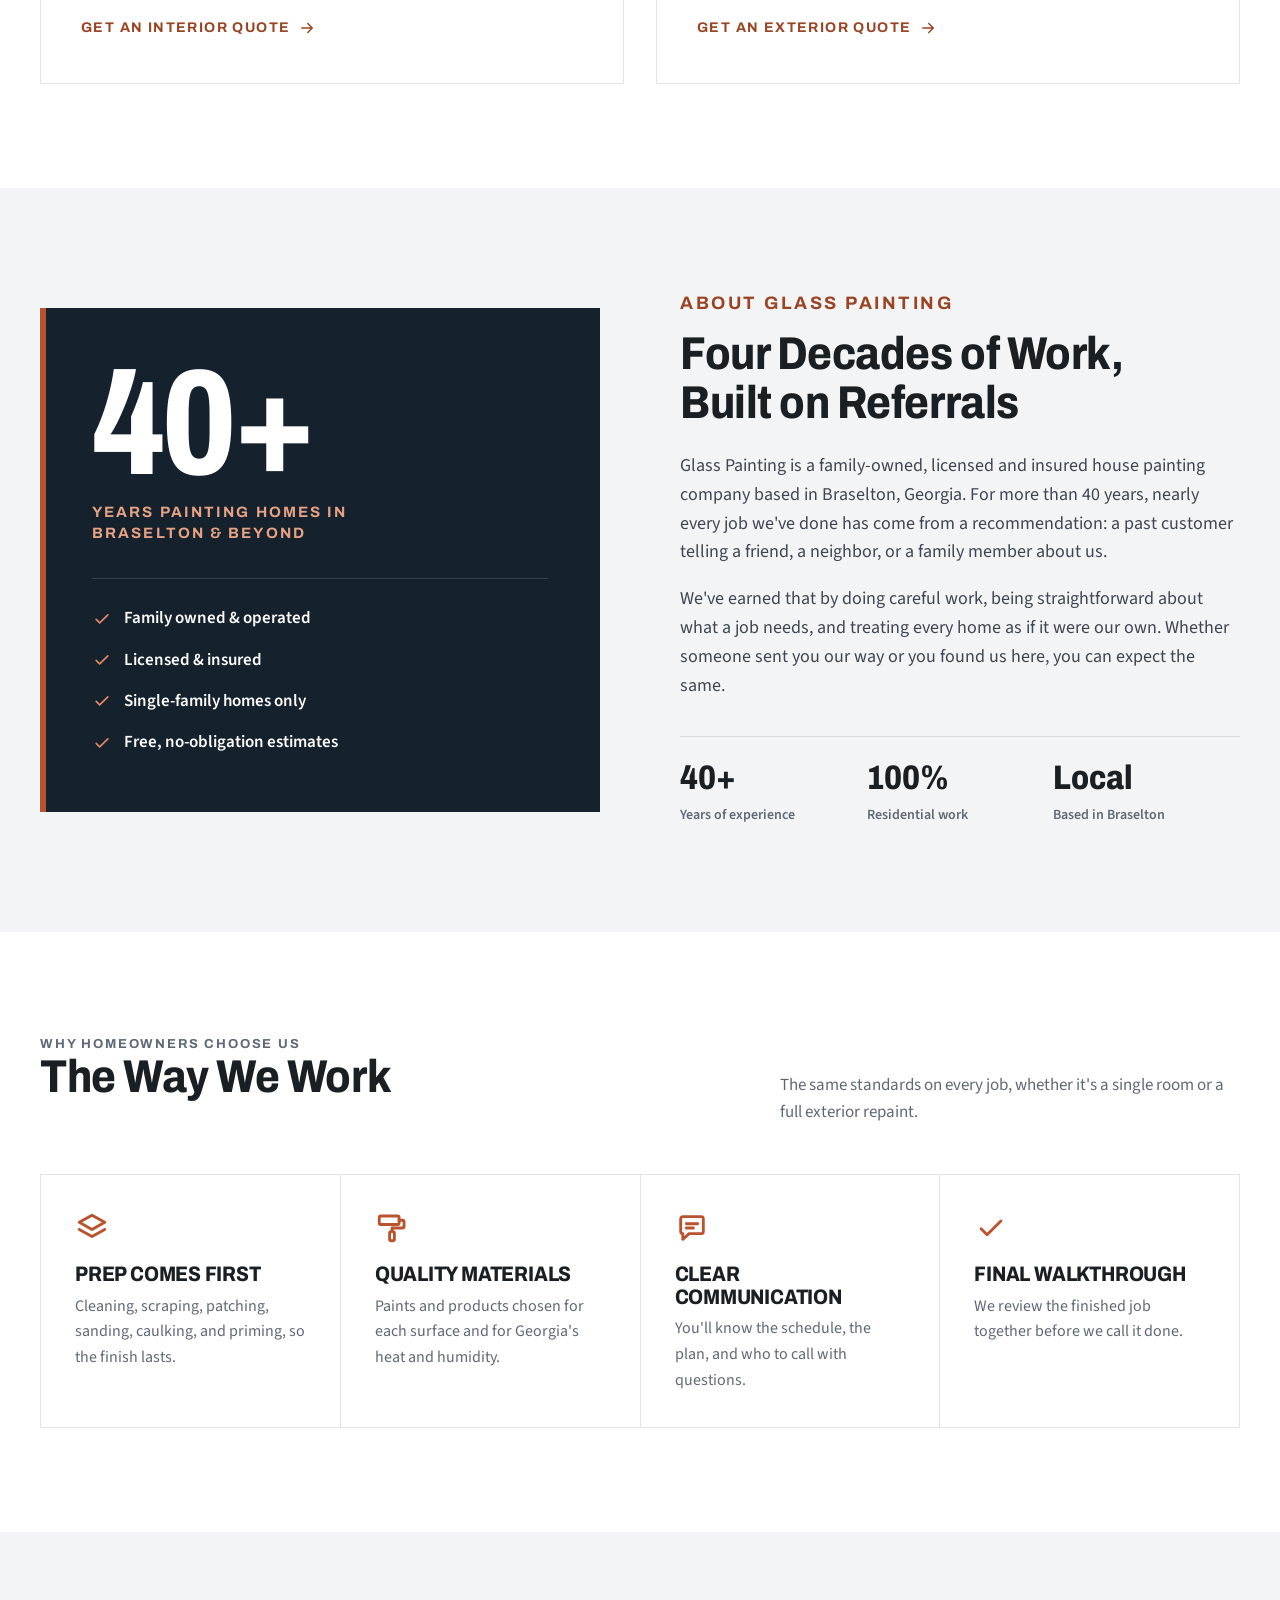
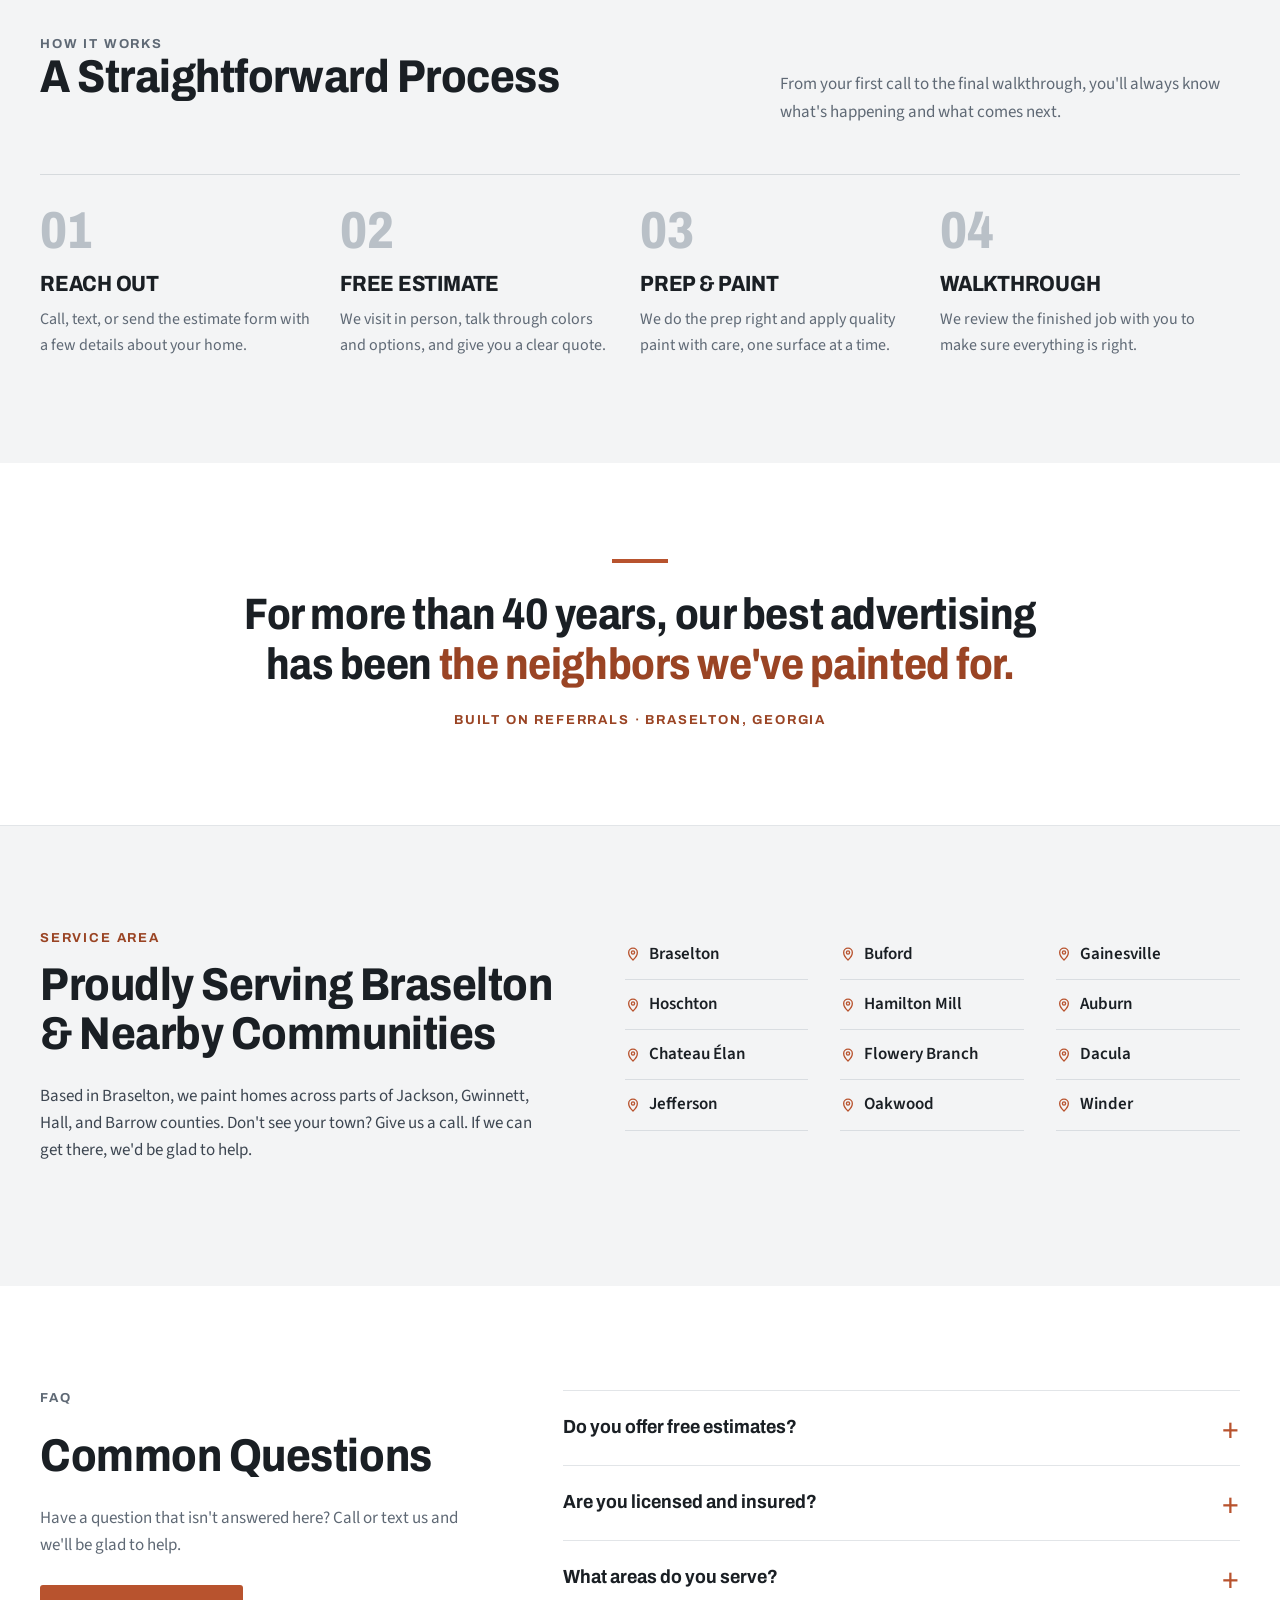
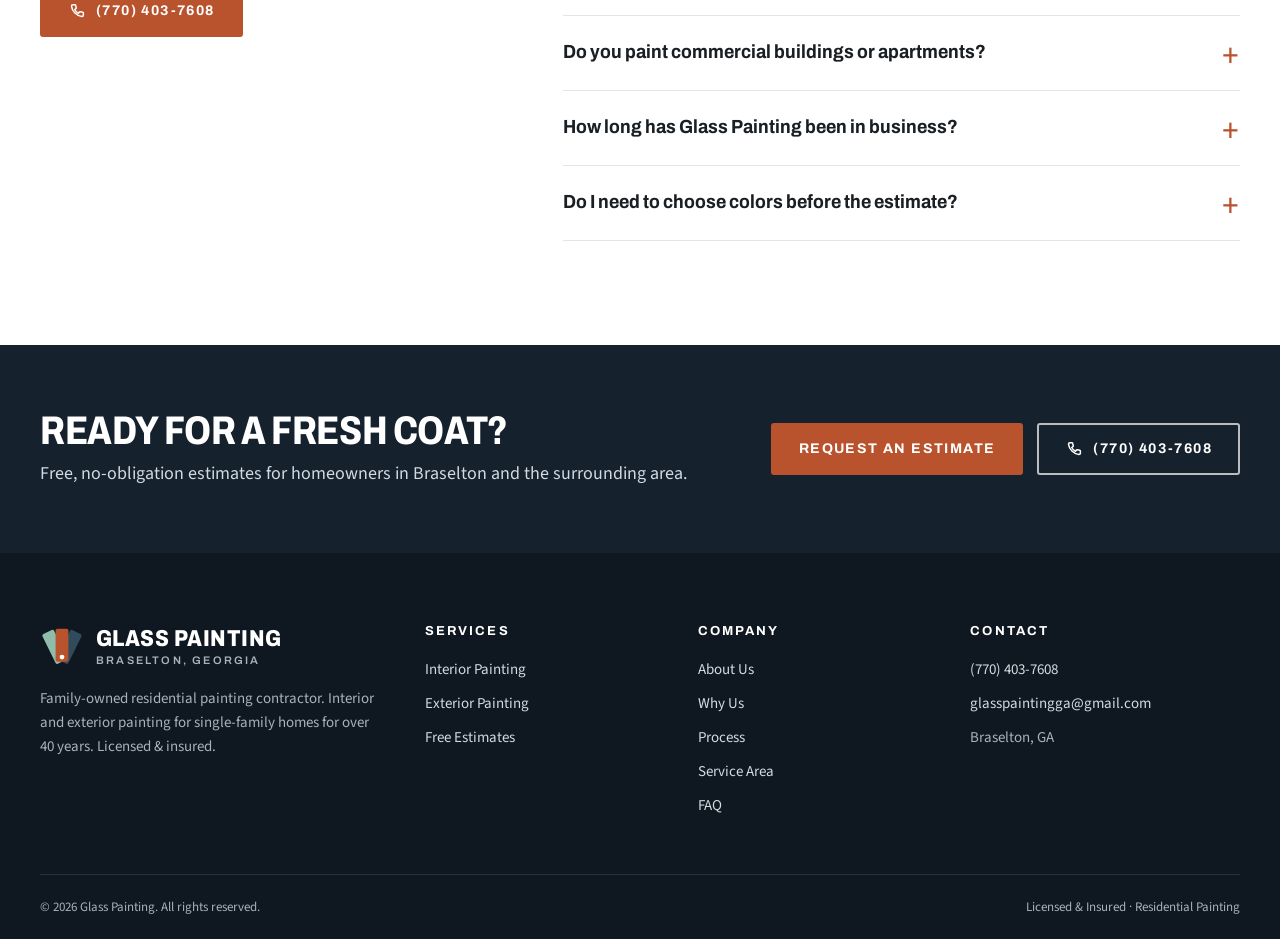
==== commit 7ee5bdd6: "Add service-area pages for nearby towns Publish hub and town pages under /areas/, link them from the" ====
--- a/index.html
+++ b/index.html
@@ -316,7 +316,7 @@
         <a href="#about">About</a>
         <a href="#why-us">Why Us</a>
         <a href="#process">Process</a>
-        <a href="#area">Service Area</a>
+        <a href="/areas/">Service Area</a>
         <a href="#faq">FAQ</a>
       </nav>
       <a class="btn btn-clay" href="#estimate">Free Estimate</a>
@@ -539,18 +539,18 @@
           <p>Based in Braselton, we paint homes across parts of Jackson, Gwinnett, Hall, and Barrow counties. Don't see your town? Give us a call. If we can get there, we'd be glad to help.</p>
         </div>
         <ul class="towns">
-          <li><svg aria-hidden="true"><use href="#i-pin"/></svg>Braselton</li>
-          <li><svg aria-hidden="true"><use href="#i-pin"/></svg>Hoschton</li>
-          <li><svg aria-hidden="true"><use href="#i-pin"/></svg>Chateau &Eacute;lan</li>
-          <li><svg aria-hidden="true"><use href="#i-pin"/></svg>Jefferson</li>
-          <li><svg aria-hidden="true"><use href="#i-pin"/></svg>Buford</li>
-          <li><svg aria-hidden="true"><use href="#i-pin"/></svg>Hamilton Mill</li>
-          <li><svg aria-hidden="true"><use href="#i-pin"/></svg>Flowery Branch</li>
-          <li><svg aria-hidden="true"><use href="#i-pin"/></svg>Oakwood</li>
-          <li><svg aria-hidden="true"><use href="#i-pin"/></svg>Gainesville</li>
-          <li><svg aria-hidden="true"><use href="#i-pin"/></svg>Auburn</li>
-          <li><svg aria-hidden="true"><use href="#i-pin"/></svg>Dacula</li>
-          <li><svg aria-hidden="true"><use href="#i-pin"/></svg>Winder</li>
+          <li><a href="/areas/braselton-ga/"><svg aria-hidden="true"><use href="#i-pin"/></svg>Braselton</a></li>
+          <li><a href="/areas/hoschton-ga/"><svg aria-hidden="true"><use href="#i-pin"/></svg>Hoschton</a></li>
+          <li><a href="/areas/chateau-elan-ga/"><svg aria-hidden="true"><use href="#i-pin"/></svg>Chateau &Eacute;lan</a></li>
+          <li><a href="/areas/jefferson-ga/"><svg aria-hidden="true"><use href="#i-pin"/></svg>Jefferson</a></li>
+          <li><a href="/areas/buford-ga/"><svg aria-hidden="true"><use href="#i-pin"/></svg>Buford</a></li>
+          <li><a href="/areas/hamilton-mill-ga/"><svg aria-hidden="true"><use href="#i-pin"/></svg>Hamilton Mill</a></li>
+          <li><a href="/areas/flowery-branch-ga/"><svg aria-hidden="true"><use href="#i-pin"/></svg>Flowery Branch</a></li>
+          <li><a href="/areas/oakwood-ga/"><svg aria-hidden="true"><use href="#i-pin"/></svg>Oakwood</a></li>
+          <li><a href="/areas/gainesville-ga/"><svg aria-hidden="true"><use href="#i-pin"/></svg>Gainesville</a></li>
+          <li><a href="/areas/auburn-ga/"><svg aria-hidden="true"><use href="#i-pin"/></svg>Auburn</a></li>
+          <li><a href="/areas/dacula-ga/"><svg aria-hidden="true"><use href="#i-pin"/></svg>Dacula</a></li>
+          <li><a href="/areas/winder-ga/"><svg aria-hidden="true"><use href="#i-pin"/></svg>Winder</a></li>
         </ul>
       </div>
     </section>
@@ -621,7 +621,7 @@
       </nav>
       <nav aria-label="Company">
         <h2>Company</h2>
-        <ul><li><a href="#about">About Us</a></li><li><a href="#why-us">Why Us</a></li><li><a href="#process">Process</a></li><li><a href="#area">Service Area</a></li><li><a href="#faq">FAQ</a></li></ul>
+        <ul><li><a href="#about">About Us</a></li><li><a href="#why-us">Why Us</a></li><li><a href="#process">Process</a></li><li><a href="/areas/">Service Area</a></li><li><a href="#faq">FAQ</a></li></ul>
       </nav>
       <div>
         <h2>Contact</h2>
--- a/assets/css/styles.css
+++ b/assets/css/styles.css
@@ -427,6 +427,8 @@
   font-weight: 600;
   color: var(--ink);
 }
+.towns a { color: inherit; text-decoration: none; display: flex; align-items: center; gap: 8px; }
+.towns a:hover { color: var(--clay); }
 .towns svg { width: 16px; height: 16px; flex: none; color: var(--clay); }
 
 /* FAQ */
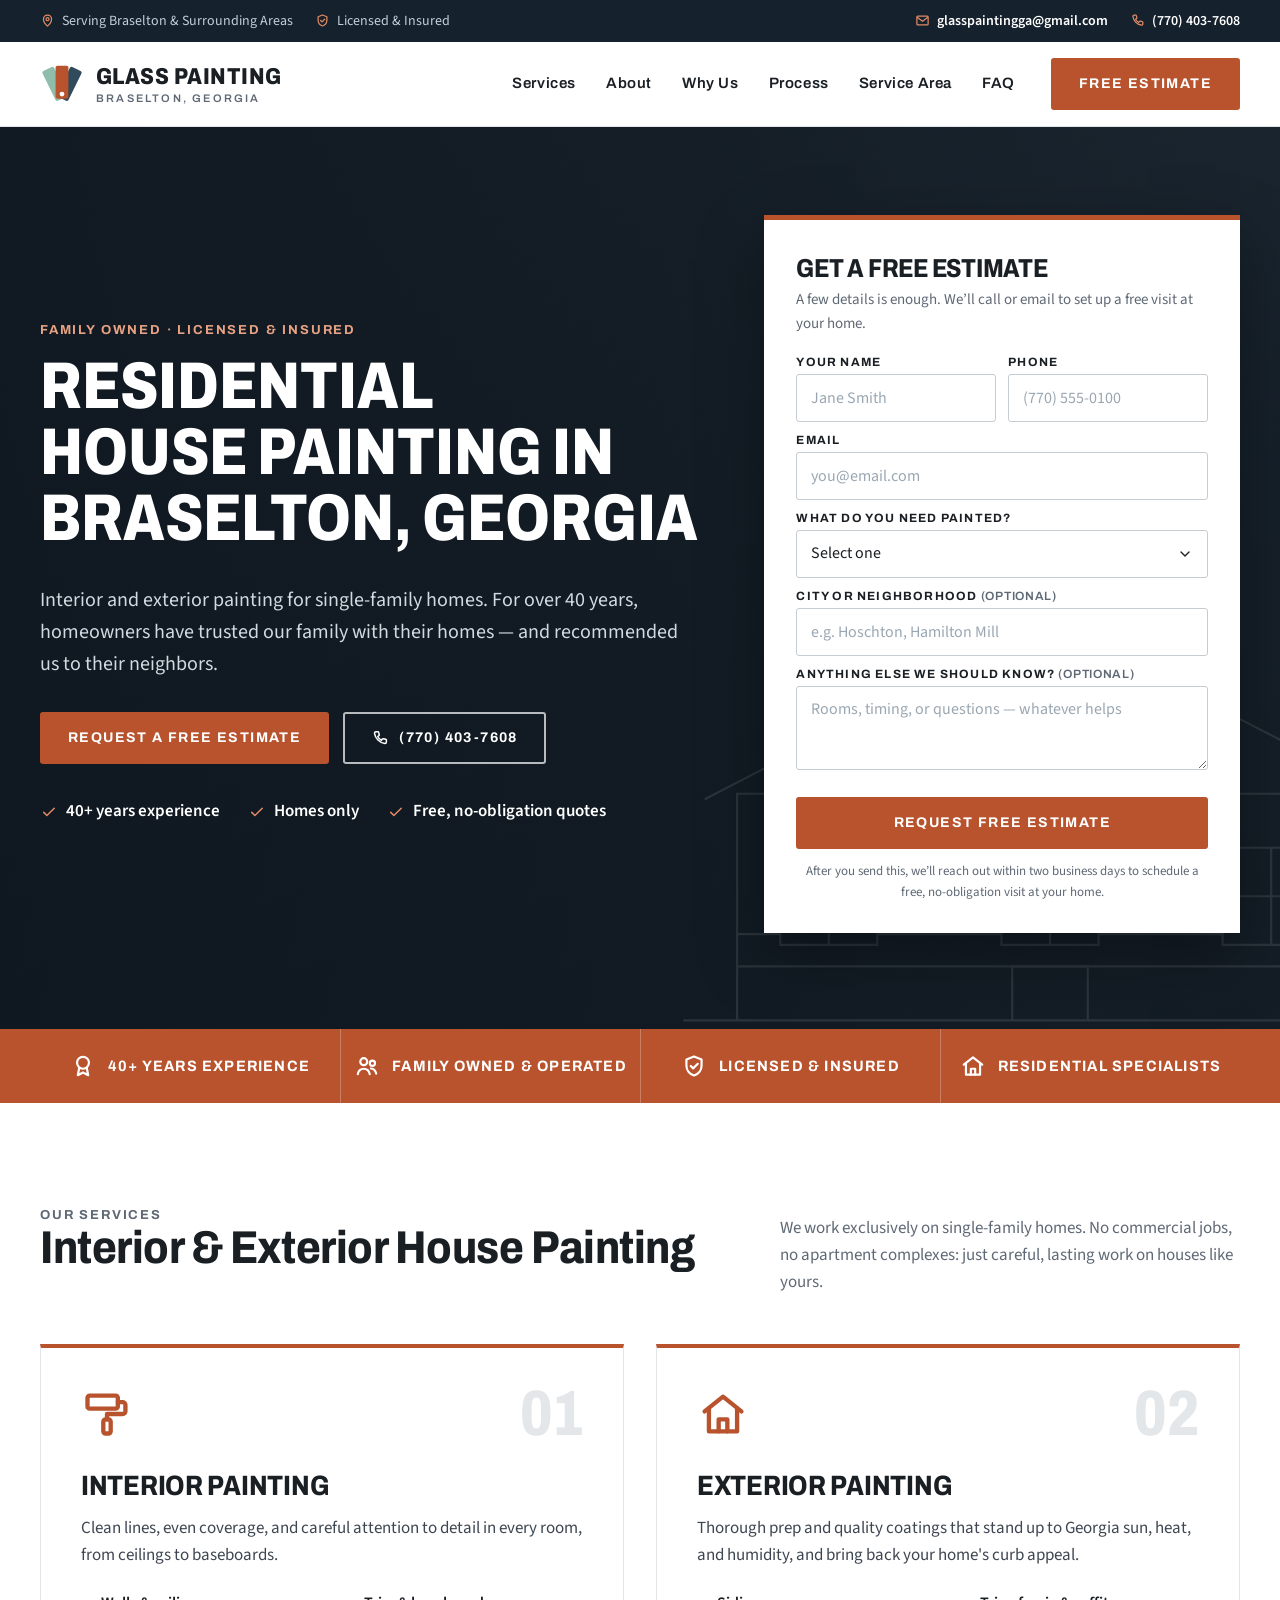
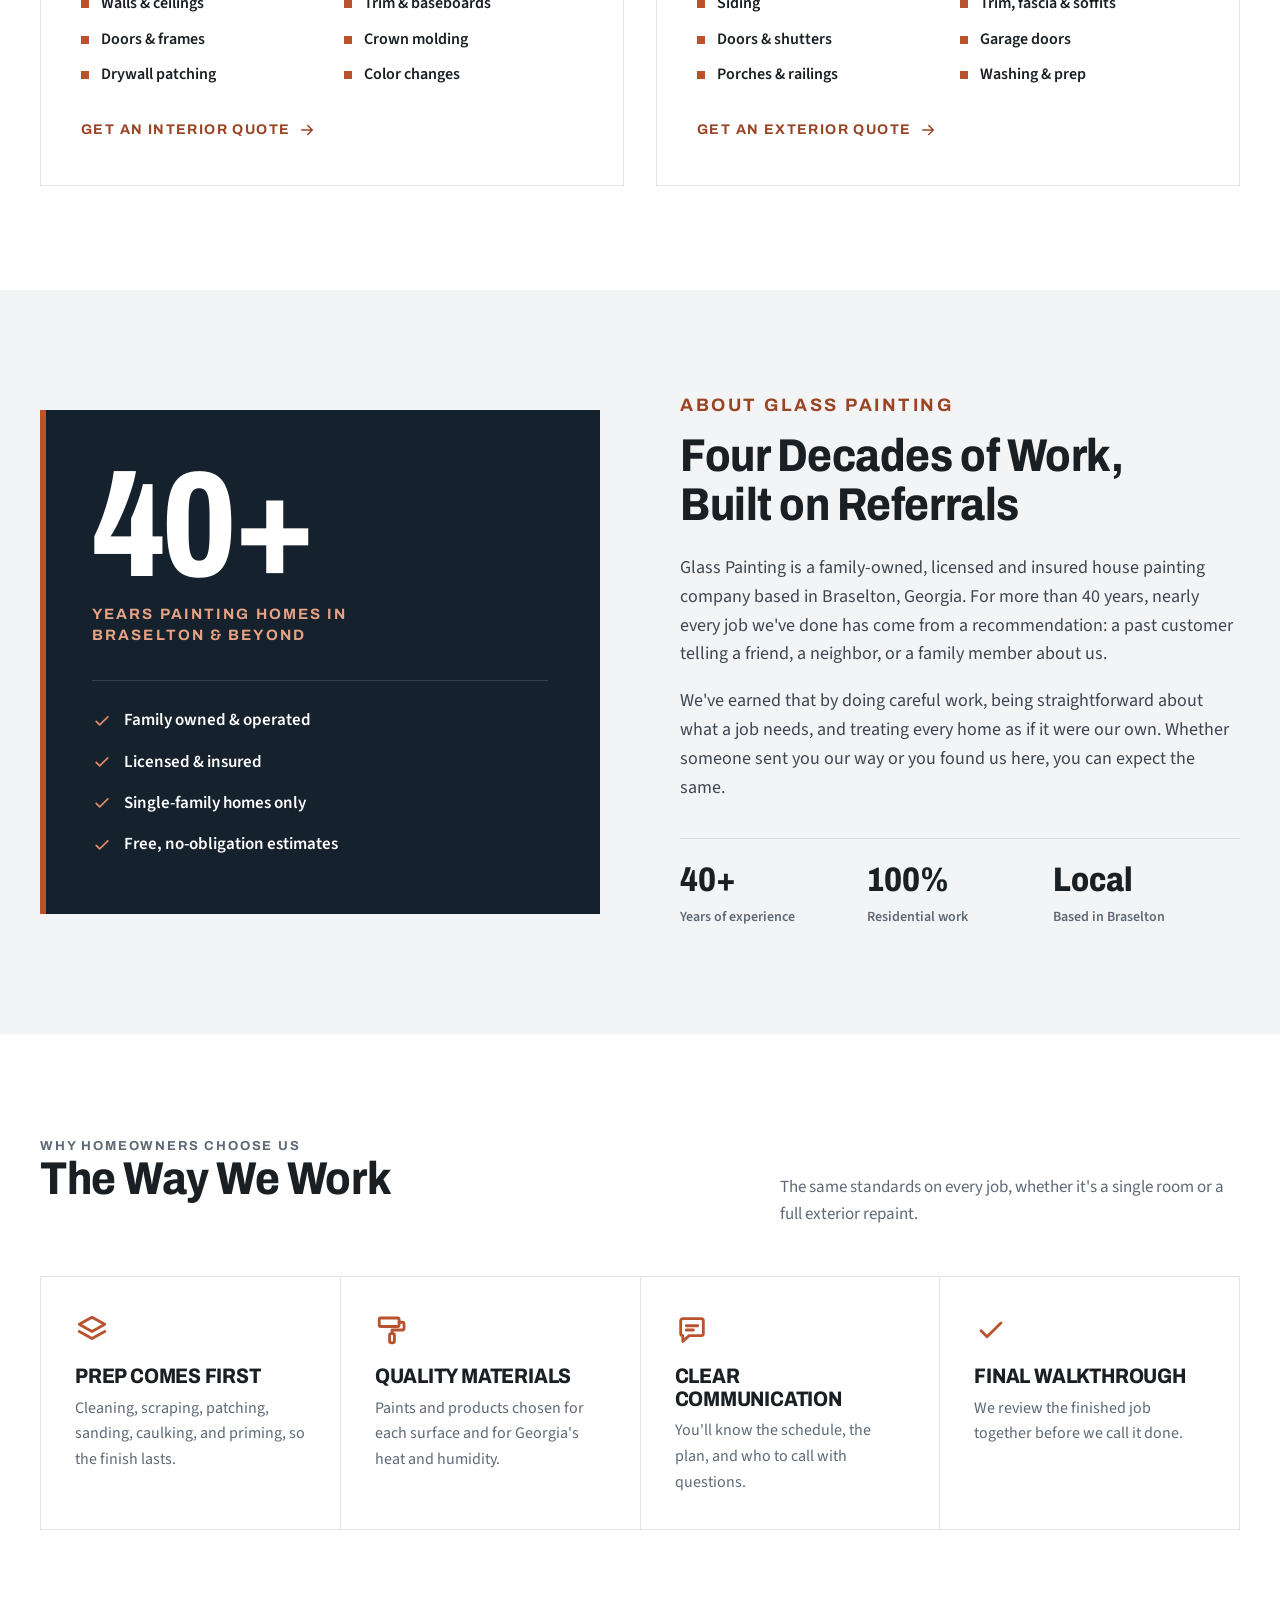
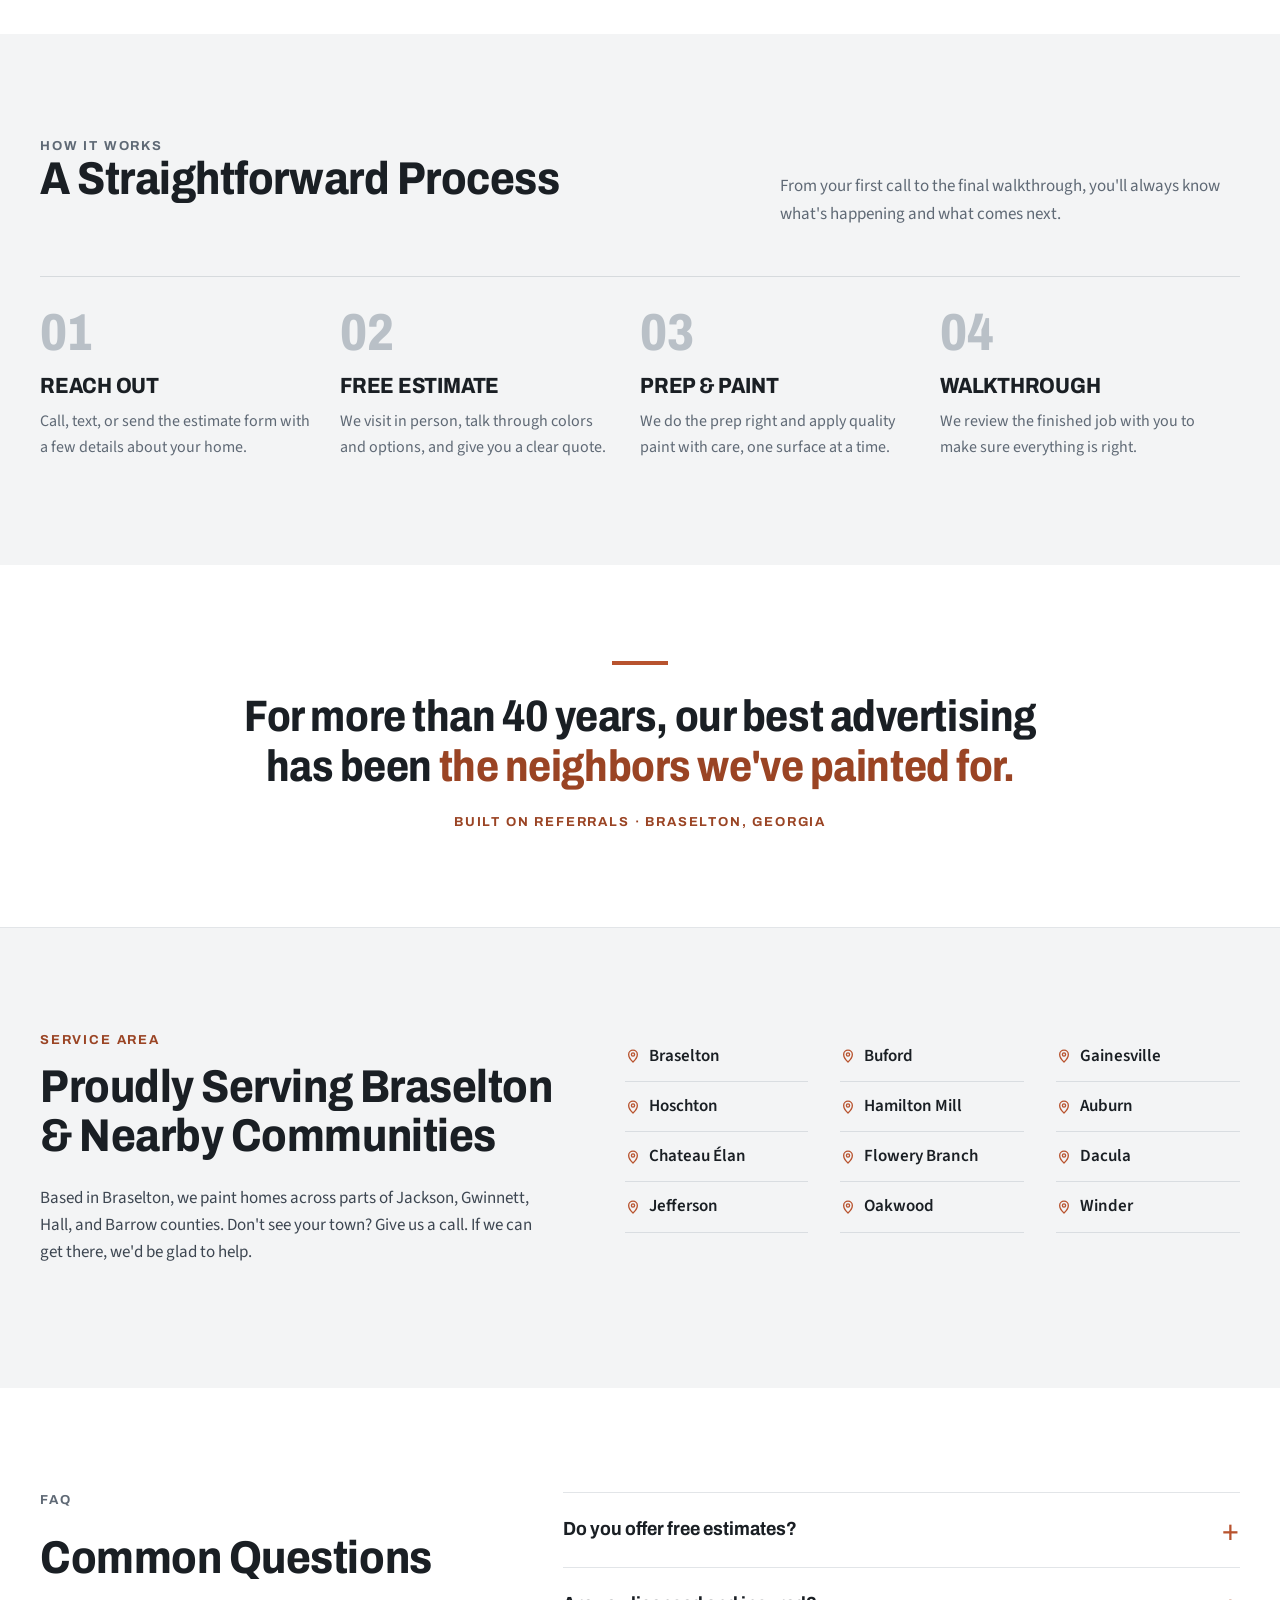
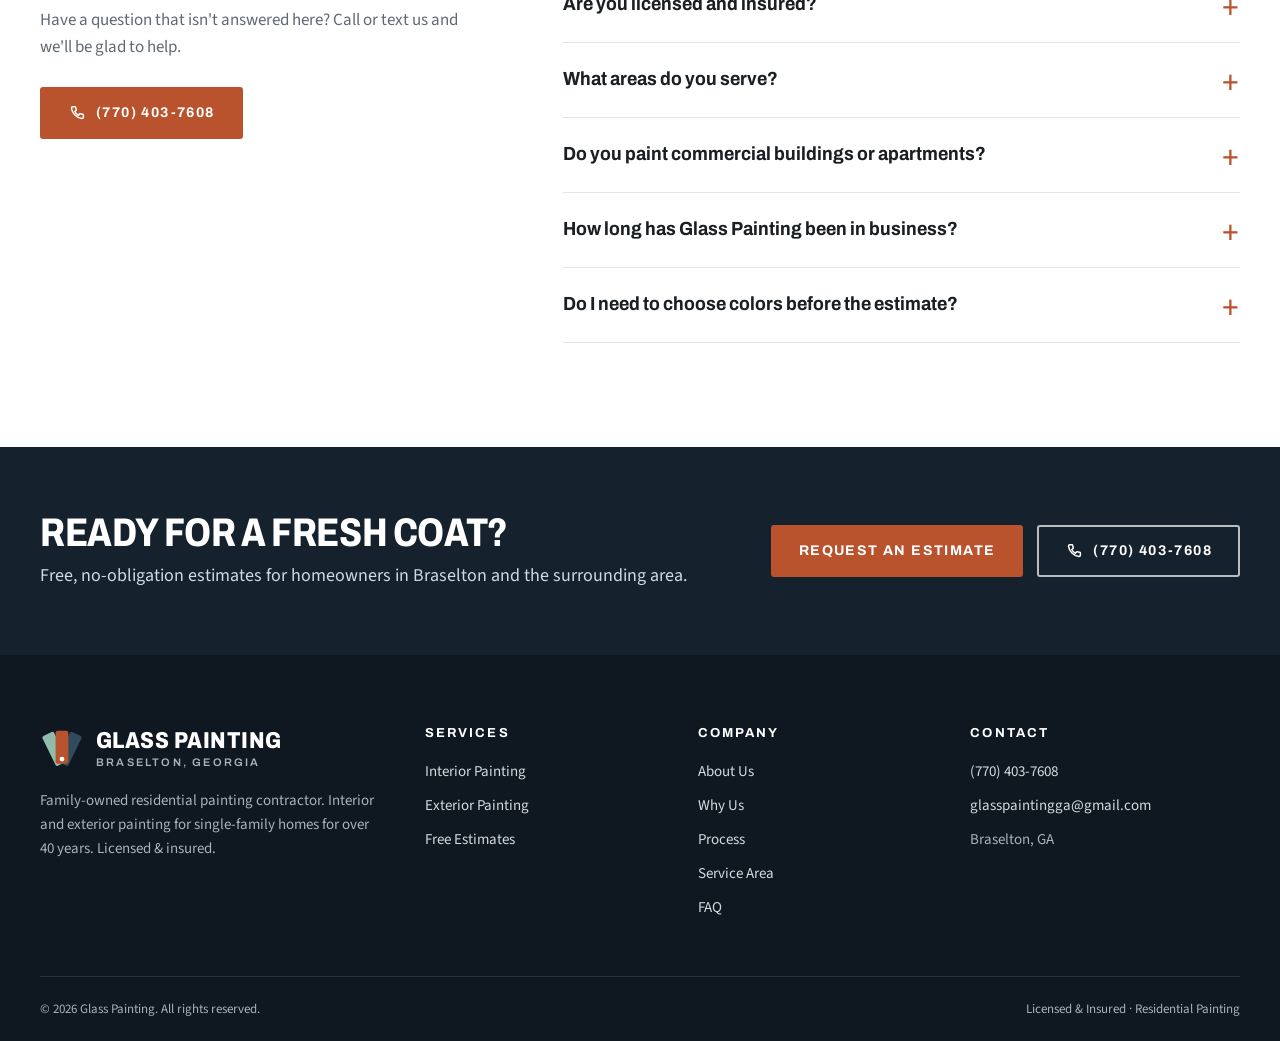
==== commit df0192f0: "Tidy homepage estimate form Clearer labels and placeholders, optional city field, and thank-you copy" ====
--- a/index.html
+++ b/index.html
@@ -362,38 +362,39 @@
             <input type="hidden" name="from_name" value="Glass Painting website">
             <input type="checkbox" name="botcheck" class="hp" tabindex="-1" aria-hidden="true">
 
-            <h2>Get Your Free Estimate</h2>
-            <p class="form-lede">Tell us about your project and we'll be in touch to schedule a visit.</p>
+            <h2>Get a Free Estimate</h2>
+            <p class="form-lede">A few details is enough. We’ll call or email to set up a free visit at your home.</p>
             <div class="fields">
-              <div><label for="f-name">Name</label><input id="f-name" name="name" type="text" autocomplete="name" required></div>
-              <div><label for="f-phone">Phone</label><input id="f-phone" name="phone" type="tel" autocomplete="tel" required></div>
-              <div class="full"><label for="f-email">Email</label><input id="f-email" name="email" type="email" autocomplete="email" required></div>
+              <div><label for="f-name">Your name</label><input id="f-name" name="name" type="text" autocomplete="name" placeholder="Jane Smith" required></div>
+              <div><label for="f-phone">Phone</label><input id="f-phone" name="phone" type="tel" autocomplete="tel" inputmode="tel" placeholder="(770) 555-0100" required></div>
+              <div class="full"><label for="f-email">Email</label><input id="f-email" name="email" type="email" autocomplete="email" placeholder="you@email.com" required></div>
               <div class="full">
-                <label for="f-project">Project</label>
+                <label for="f-project">What do you need painted?</label>
                 <select id="f-project" name="project_type" required>
-                  <option value="">Choose one</option>
+                  <option value="" disabled selected>Select one</option>
                   <option>Interior painting</option>
                   <option>Exterior painting</option>
                   <option>Interior and exterior</option>
                   <option>Not sure yet</option>
                 </select>
               </div>
-              <div class="full"><label for="f-details">Details <span class="optional">(optional)</span></label><textarea id="f-details" name="message"></textarea></div>
+              <div class="full"><label for="f-city">City or neighborhood <span class="optional">(optional)</span></label><input id="f-city" name="city" type="text" autocomplete="address-level2" placeholder="e.g. Hoschton, Hamilton Mill"></div>
+              <div class="full"><label for="f-details">Anything else we should know? <span class="optional">(optional)</span></label><textarea id="f-details" name="message" placeholder="Rooms, timing, or questions — whatever helps"></textarea></div>
             </div>
 
             <div class="form-error" id="form-error" role="alert" hidden>
-              <strong>Sorry, your request didn't go through.</strong>
-              Please try again, or call or text <a href="tel:+17704037608">(770) 403-7608</a> or email <a href="mailto:glasspaintingga@gmail.com">glasspaintingga@gmail.com</a>.
+              <strong>Sorry, that didn’t send.</strong>
+              Try again, or call or text <a href="tel:+17704037608">(770) 403-7608</a> or email <a href="mailto:glasspaintingga@gmail.com">glasspaintingga@gmail.com</a>.
             </div>
 
-            <button class="btn btn-clay" type="submit"><span class="btn-label">Request My Estimate</span></button>
+            <button class="btn btn-clay" type="submit"><span class="btn-label">Request Free Estimate</span></button>
             <p class="fine">After you send this, we’ll reach out within two business days to schedule a free, no-obligation visit at your home.</p>
           </form>
 
           <div class="form-success" id="form-success" tabindex="-1" hidden>
             <span class="success-icon"><svg aria-hidden="true"><use href="#i-check"/></svg></span>
             <h2>Thank You!</h2>
-            <p>We got your request and will be in touch soon to schedule a visit. If you need us sooner, call or text <a href="tel:+17704037608">(770) 403-7608</a>.</p>
+            <p>We got your request. We’ll reach out within two business days to schedule a free visit. Need us sooner? Call or text <a href="tel:+17704037608">(770) 403-7608</a>.</p>
           </div>
         </div>
       </div>
--- a/assets/css/styles.css
+++ b/assets/css/styles.css
@@ -272,6 +272,8 @@
   background: #fff url("data:image/svg+xml,%3Csvg xmlns='http://www.w3.org/2000/svg' viewBox='0 0 24 24' fill='none' stroke='%231a1f24' stroke-width='2' stroke-linecap='round' stroke-linejoin='round'%3E%3Cpath d='m6 9 6 6 6-6'/%3E%3C/svg%3E") no-repeat right 14px center / 16px;
 }
 .fields textarea { height: 84px; padding: 10px 14px; resize: vertical; }
+.fields input::placeholder,
+.fields textarea::placeholder { color: #9aa7b2; opacity: 1; }
 .fields input:focus,
 .fields select:focus,
 .fields textarea:focus { outline: 2px solid var(--clay); outline-offset: -1px; border-color: var(--clay); }
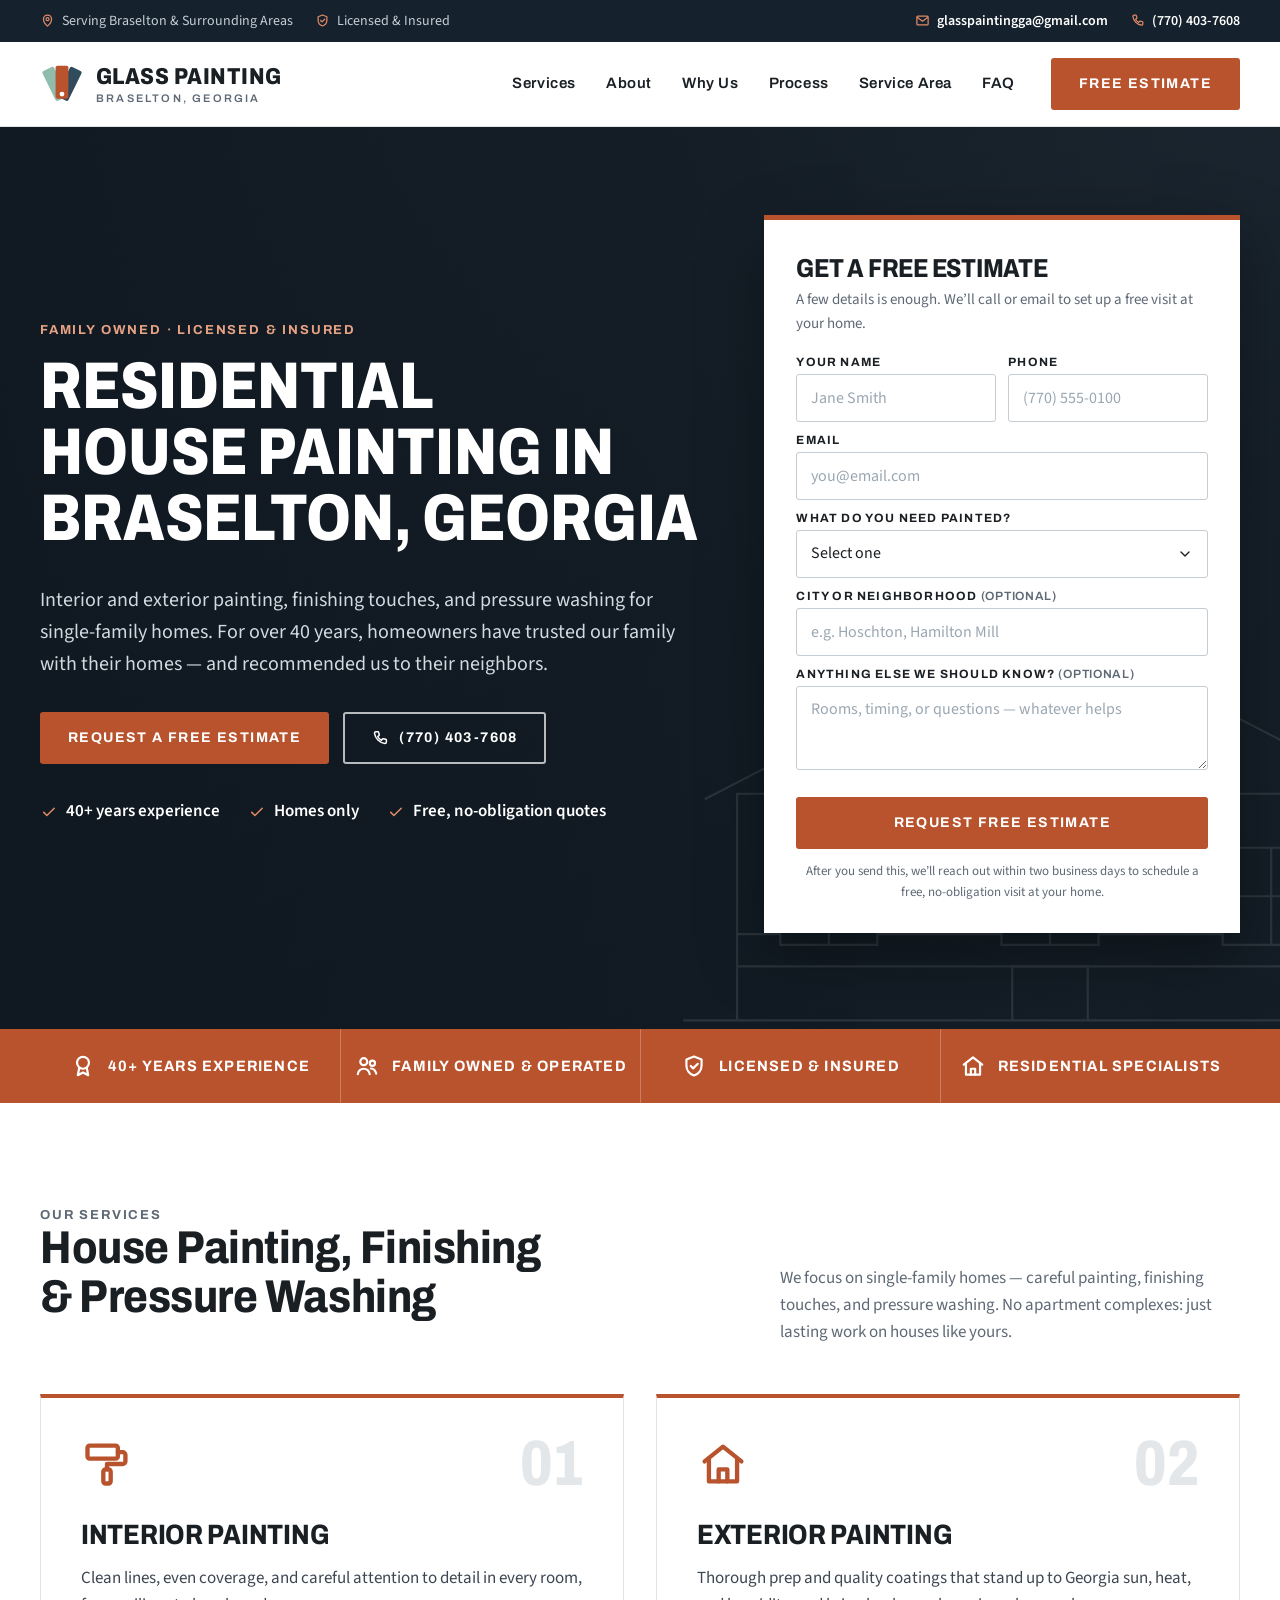
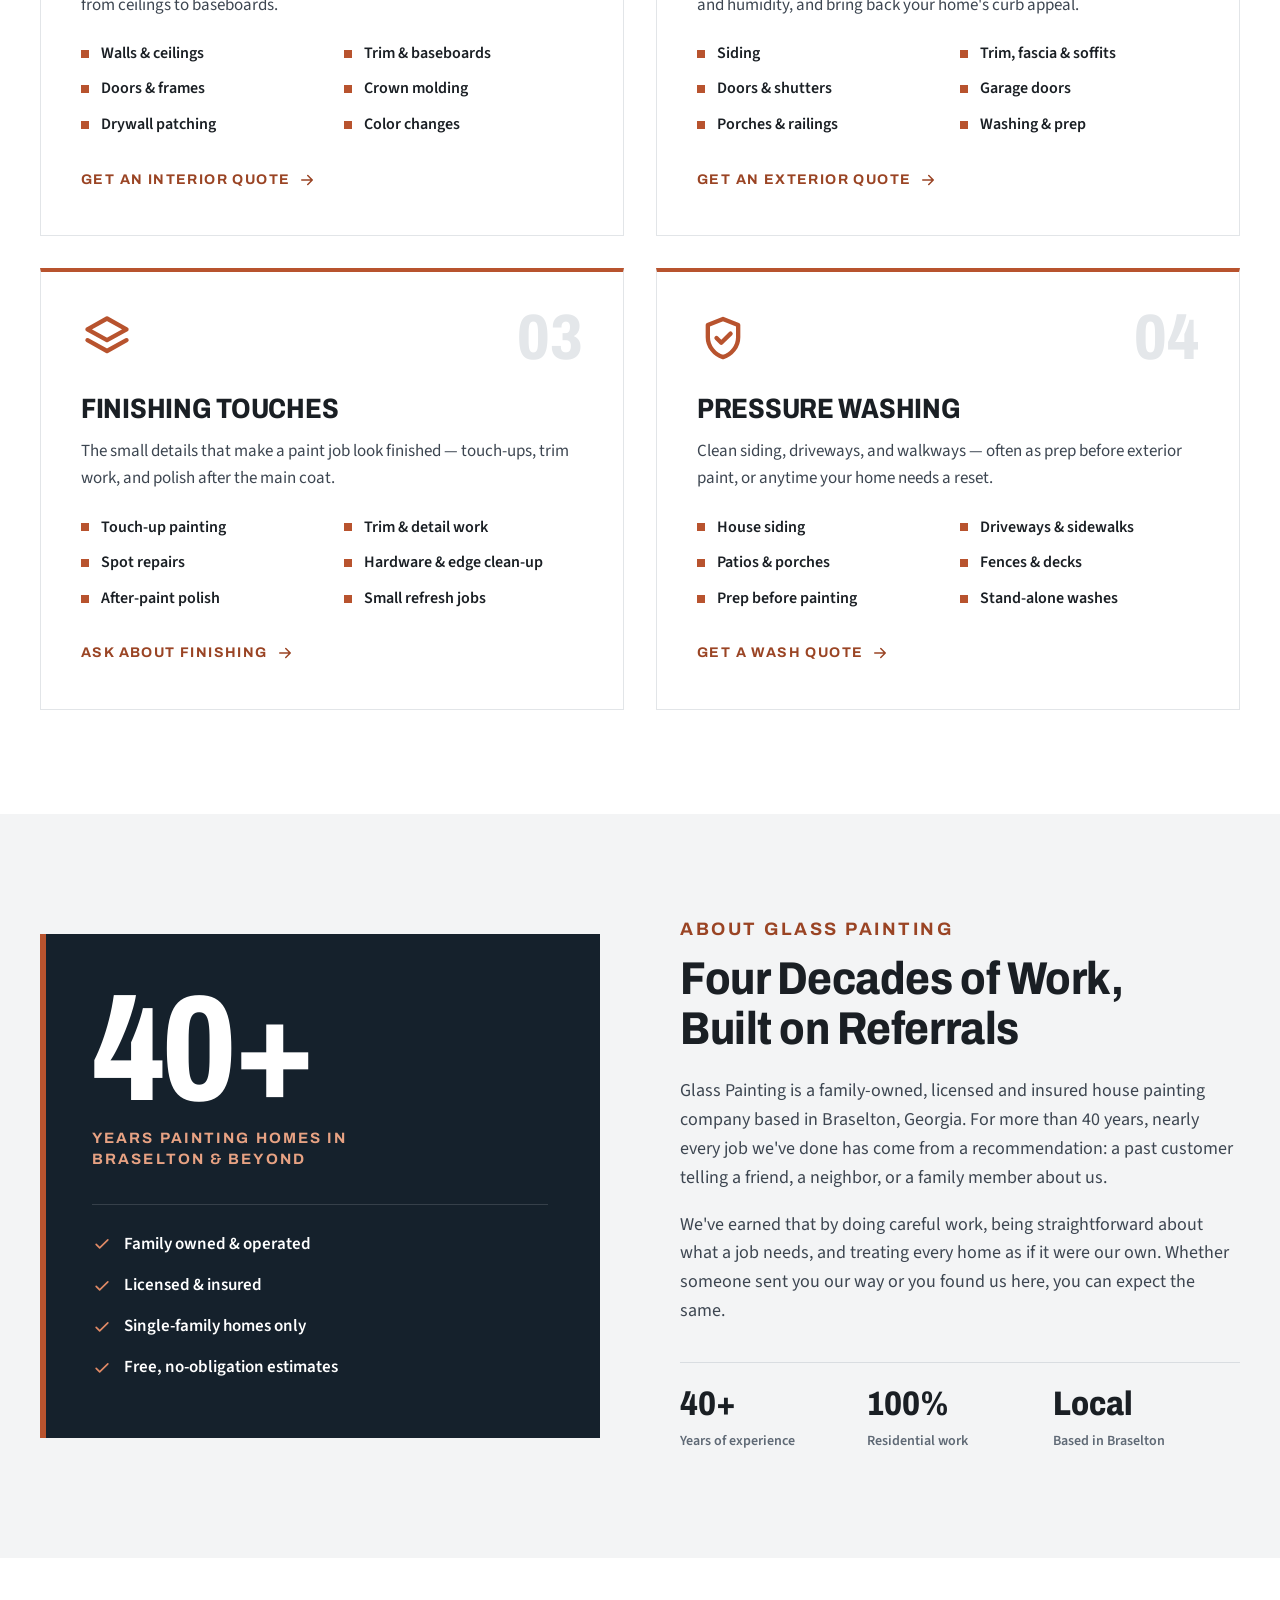
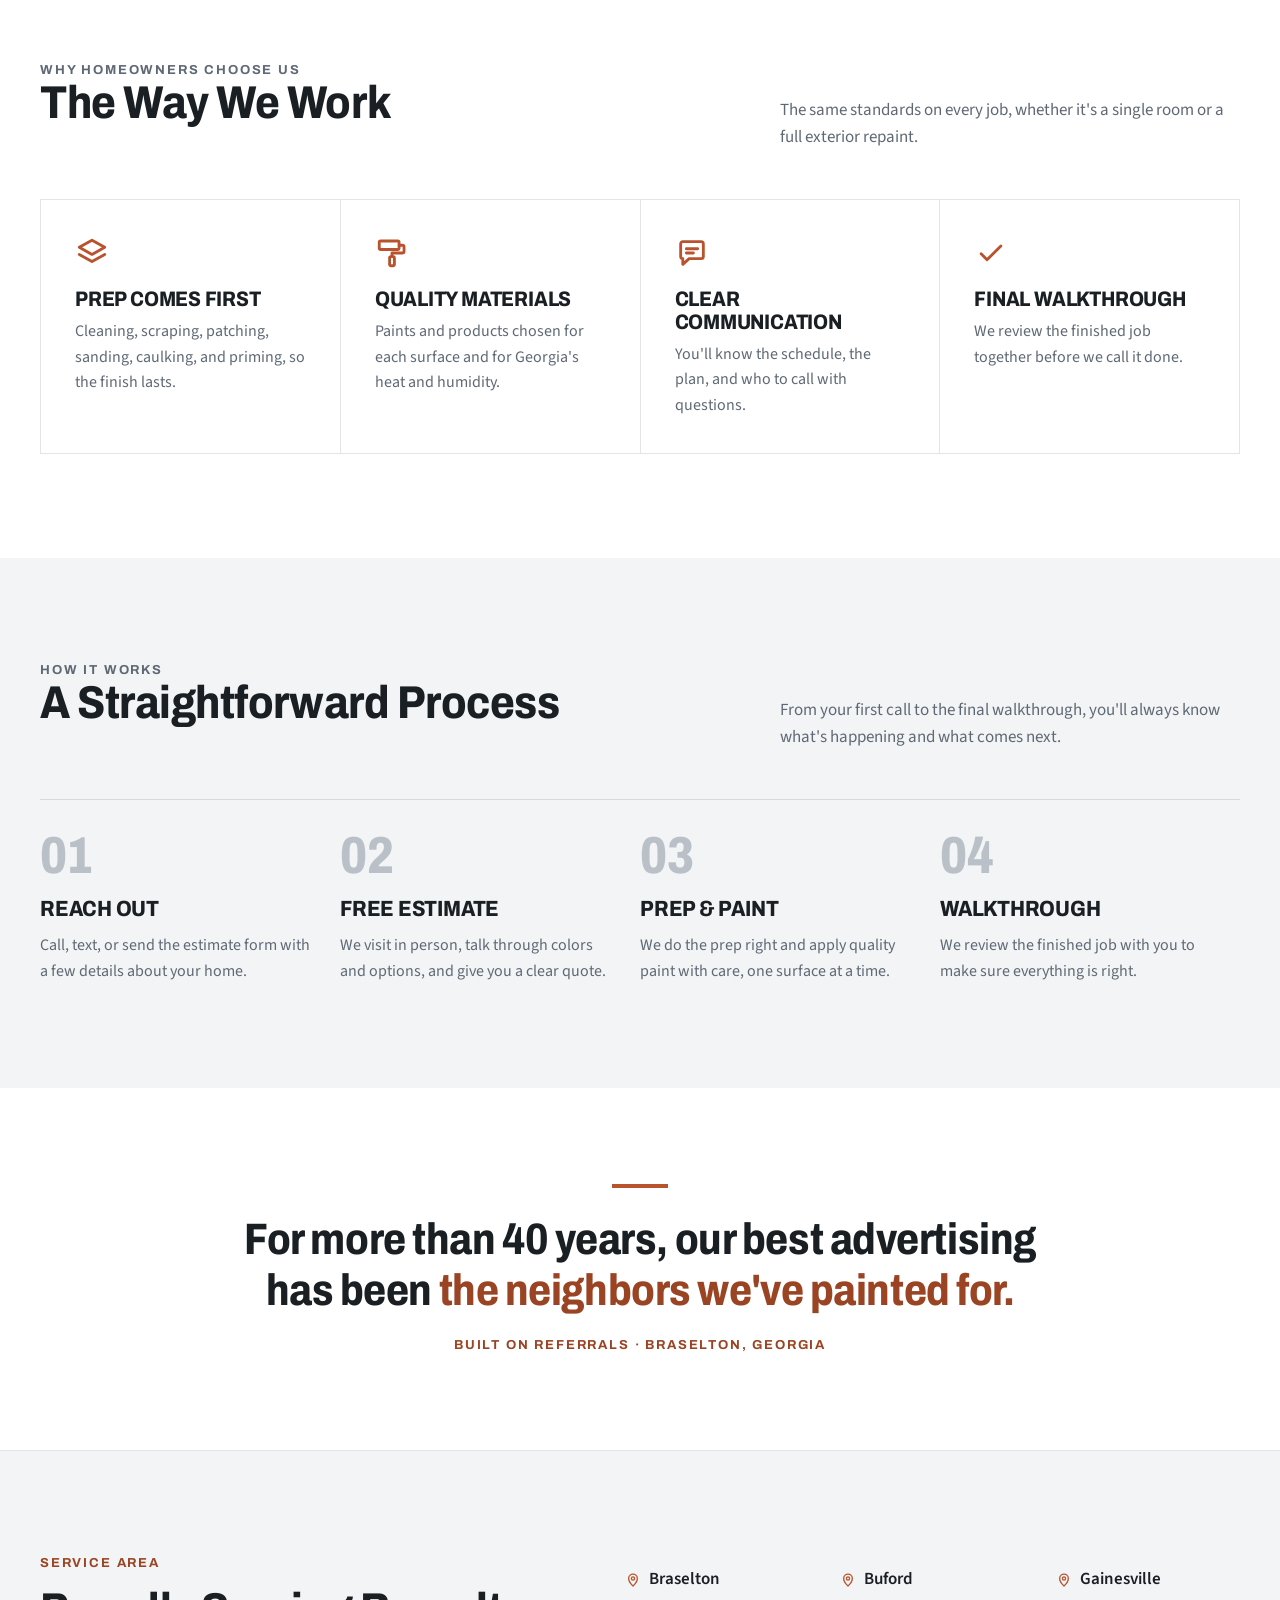
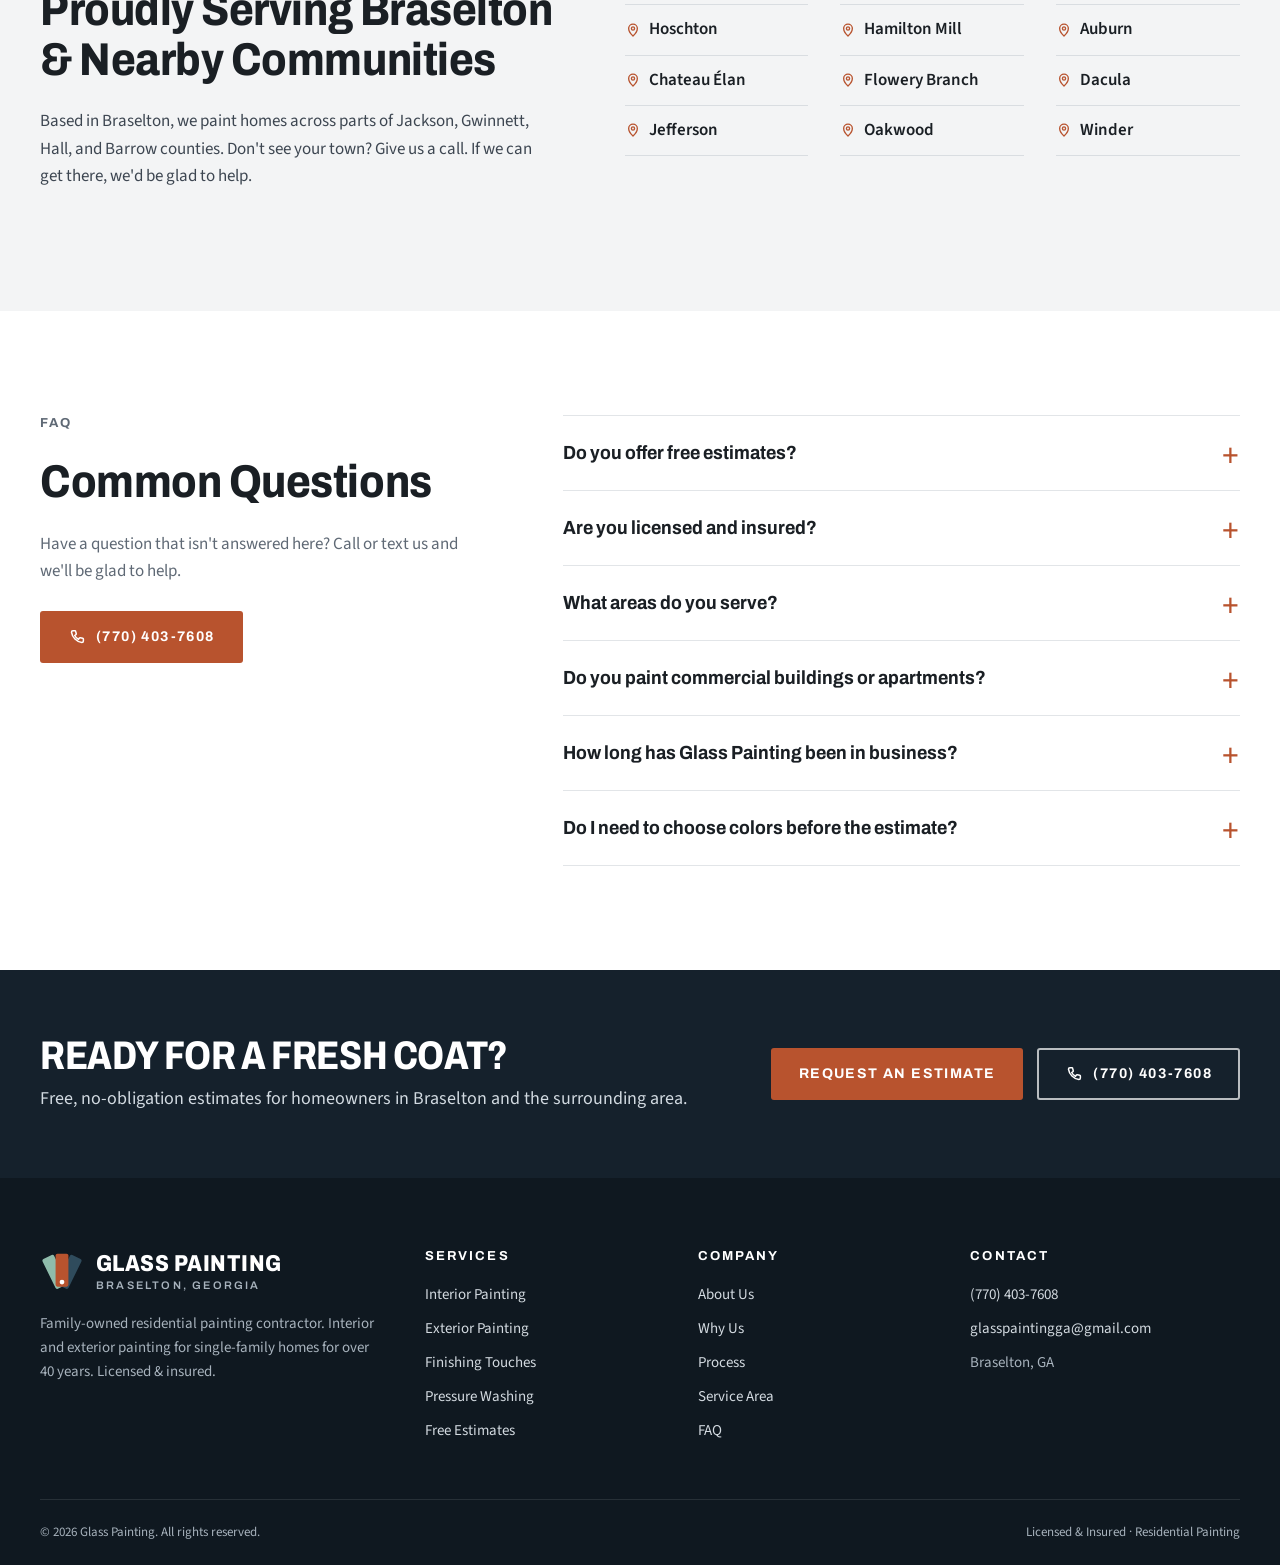
==== commit a9cbc1f4: "Add finishing touches and pressure washing services Expand homepage services with finishing touches " ====
--- a/index.html
+++ b/index.html
@@ -4,7 +4,7 @@
   <meta charset="utf-8">
   <meta name="viewport" content="width=device-width, initial-scale=1">
   <title>House Painters in Braselton, GA | Glass Painting</title>
-  <meta name="description" content="Family-owned, licensed and insured house painters in Braselton, GA for 40+ years. Interior and exterior home painting. Free estimates: (770) 403-7608.">
+  <meta name="description" content="Family-owned, licensed and insured house painters in Braselton, GA for 40+ years. Interior and exterior painting, finishing touches, and pressure washing. Free estimates: (770) 403-7608.">
   <meta name="robots" content="index, follow, max-image-preview:large, max-snippet:-1">
   <meta name="theme-color" content="#15212c">
   <link rel="canonical" href="https://glasspainting.homes/">
@@ -148,13 +148,15 @@
         "knowsAbout": [
           "Interior house painting",
           "Exterior house painting",
+          "Finishing touches",
+          "Pressure washing",
           "Residential painting",
           "Surface preparation",
           "Drywall patching"
         ],
         "hasOfferCatalog": {
           "@type": "OfferCatalog",
-          "name": "House painting services",
+          "name": "House painting and home care services",
           "itemListElement": [
             {
               "@type": "Offer",
@@ -172,6 +174,24 @@
                 "name": "Exterior Painting",
                 "serviceType": "Exterior house painting",
                 "description": "Siding; trim, fascia and soffits; doors and shutters; garage doors; porches and railings; washing and prep for single-family homes."
+              }
+            },
+            {
+              "@type": "Offer",
+              "itemOffered": {
+                "@type": "Service",
+                "name": "Finishing Touches",
+                "serviceType": "Residential finishing and touch-up painting",
+                "description": "Touch-ups, trim details, and small finishing work that polish a paint job or refresh worn spots on single-family homes."
+              }
+            },
+            {
+              "@type": "Offer",
+              "itemOffered": {
+                "@type": "Service",
+                "name": "Pressure Washing",
+                "serviceType": "Residential pressure washing",
+                "description": "Pressure washing for siding, driveways, sidewalks, and other exterior surfaces on single-family homes, often as prep before painting."
               }
             }
           ]
@@ -342,7 +362,7 @@
         <div>
           <p class="label">Family Owned &middot; Licensed &amp; Insured</p>
           <h1 id="hero-title">Residential House Painting in Braselton, Georgia</h1>
-          <p class="hero-lead">Interior and exterior painting for single-family homes. For over 40 years, homeowners have trusted our family with their homes — and recommended us to their neighbors.</p>
+          <p class="hero-lead">Interior and exterior painting, finishing touches, and pressure washing for single-family homes. For over 40 years, homeowners have trusted our family with their homes — and recommended us to their neighbors.</p>
           <div class="hero-actions">
             <a class="btn btn-clay" href="#estimate">Request a Free Estimate</a>
             <a class="btn btn-line" href="tel:+17704037608"><svg aria-hidden="true"><use href="#i-phone"/></svg>(770) 403-7608</a>
@@ -375,6 +395,8 @@
                   <option>Interior painting</option>
                   <option>Exterior painting</option>
                   <option>Interior and exterior</option>
+                  <option>Finishing touches</option>
+                  <option>Pressure washing</option>
                   <option>Not sure yet</option>
                 </select>
               </div>
@@ -416,9 +438,9 @@
         <div class="head-row">
           <div>
             <p class="label">Our Services</p>
-            <h2 id="services-title">Interior &amp; Exterior House Painting</h2>
+            <h2 id="services-title">House Painting, Finishing &amp; Pressure Washing</h2>
           </div>
-          <p>We work exclusively on single-family homes. No commercial jobs, no apartment complexes: just careful, lasting work on houses like yours.</p>
+          <p>We focus on single-family homes — careful painting, finishing touches, and pressure washing. No apartment complexes: just lasting work on houses like yours.</p>
         </div>
         <div class="services">
           <article class="service">
@@ -453,6 +475,38 @@
               <a class="link-arrow" href="#estimate">Get an exterior quote <svg aria-hidden="true"><use href="#i-arrow"/></svg></a>
             </div>
           </article>
+          <article class="service">
+            <div class="service-body">
+              <div class="service-top"><svg aria-hidden="true"><use href="#i-layers"/></svg><span class="service-num" data-num="03" aria-hidden="true"></span></div>
+              <h3>Finishing Touches</h3>
+              <p>The small details that make a paint job look finished — touch-ups, trim work, and polish after the main coat.</p>
+              <ul>
+                <li>Touch-up painting</li>
+                <li>Trim &amp; detail work</li>
+                <li>Spot repairs</li>
+                <li>Hardware &amp; edge clean-up</li>
+                <li>After-paint polish</li>
+                <li>Small refresh jobs</li>
+              </ul>
+              <a class="link-arrow" href="#estimate">Ask about finishing <svg aria-hidden="true"><use href="#i-arrow"/></svg></a>
+            </div>
+          </article>
+          <article class="service">
+            <div class="service-body">
+              <div class="service-top"><svg aria-hidden="true"><use href="#i-shield"/></svg><span class="service-num" data-num="04" aria-hidden="true"></span></div>
+              <h3>Pressure Washing</h3>
+              <p>Clean siding, driveways, and walkways — often as prep before exterior paint, or anytime your home needs a reset.</p>
+              <ul>
+                <li>House siding</li>
+                <li>Driveways &amp; sidewalks</li>
+                <li>Patios &amp; porches</li>
+                <li>Fences &amp; decks</li>
+                <li>Prep before painting</li>
+                <li>Stand-alone washes</li>
+              </ul>
+              <a class="link-arrow" href="#estimate">Get a wash quote <svg aria-hidden="true"><use href="#i-arrow"/></svg></a>
+            </div>
+          </article>
         </div>
       </div>
     </section>
@@ -618,7 +672,7 @@
       </div>
       <nav aria-label="Services">
         <h2>Services</h2>
-        <ul><li><a href="#services">Interior Painting</a></li><li><a href="#services">Exterior Painting</a></li><li><a href="#estimate">Free Estimates</a></li></ul>
+        <ul><li><a href="#services">Interior Painting</a></li><li><a href="#services">Exterior Painting</a></li><li><a href="#services">Finishing Touches</a></li><li><a href="#services">Pressure Washing</a></li><li><a href="#estimate">Free Estimates</a></li></ul>
       </nav>
       <nav aria-label="Company">
         <h2>Company</h2>
